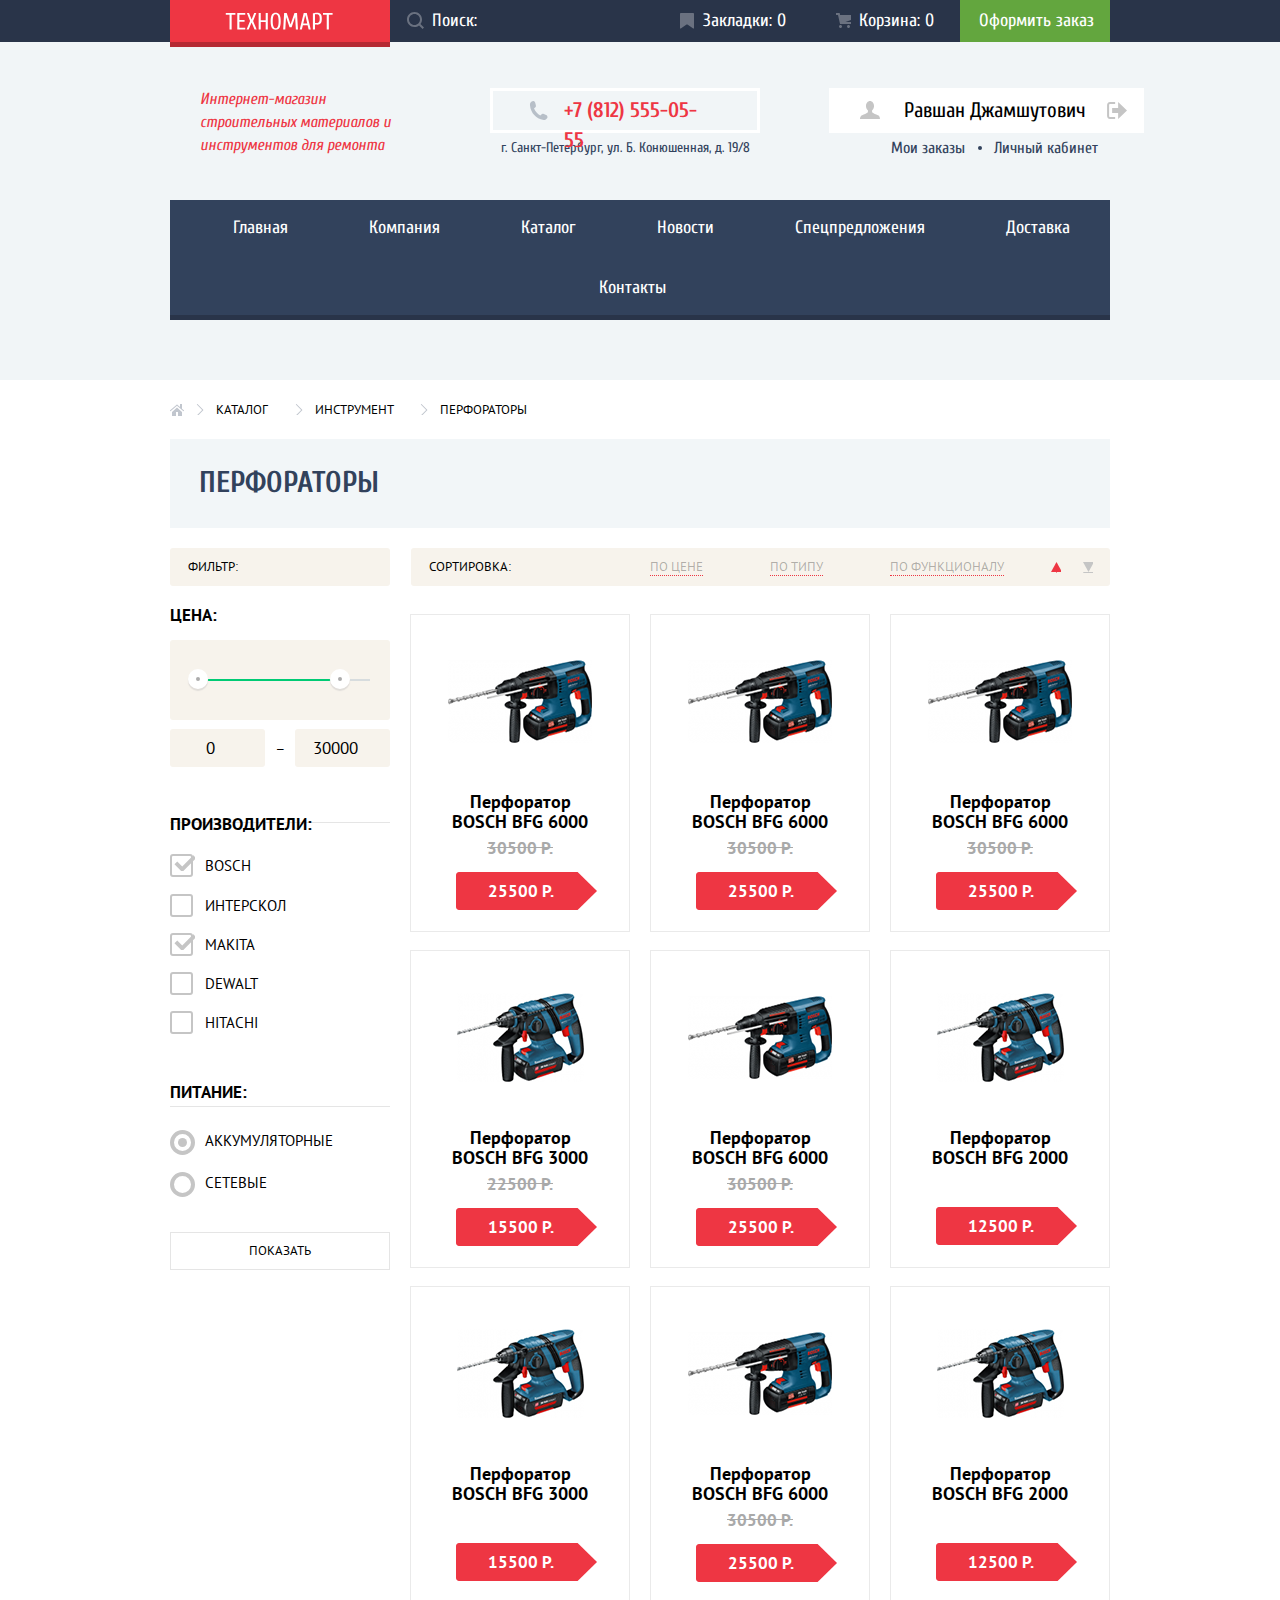
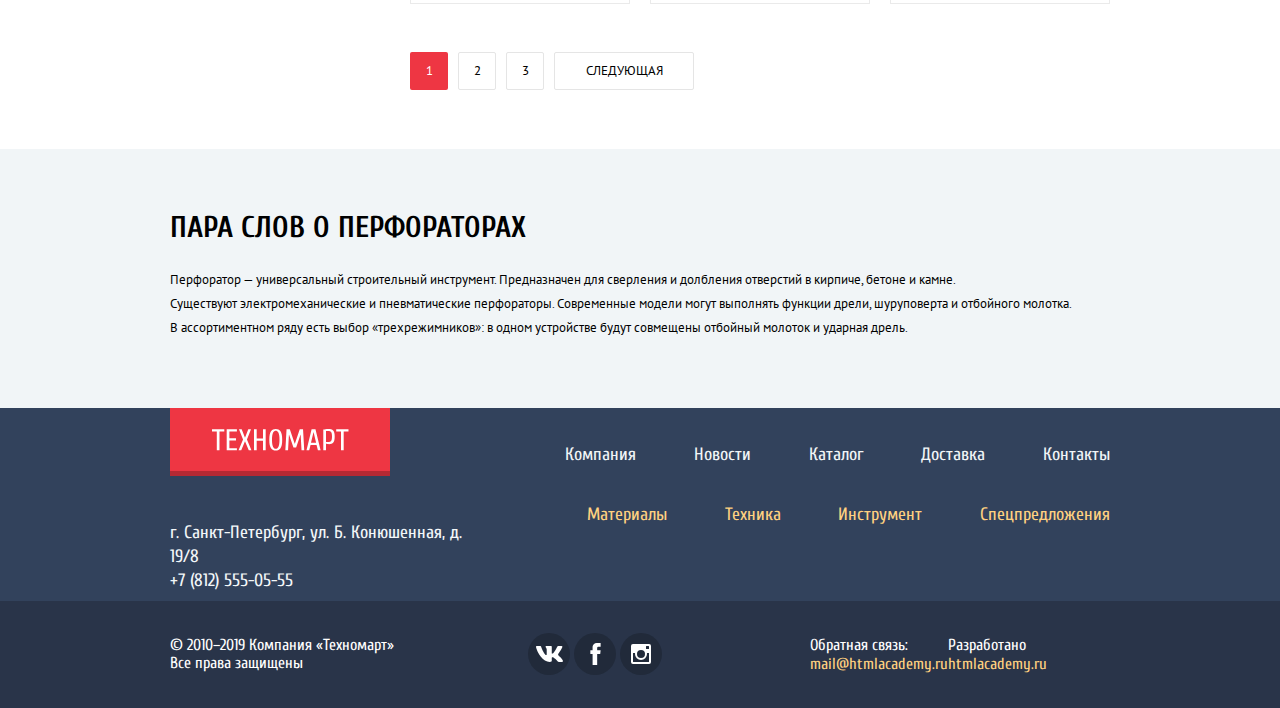
==== catalog.html @ 2f9a8e7d "почти" ====
<!DOCTYPE html>
<html class="page" lang="ru">
  <head>
    <meta charset="utf-8">
    <title>HTML Academy: Техномарт</title>
    <link href="https://fonts.googleapis.com/css2?family=Cuprum:ital,wght@0,400;0,700;1,400;1,700&family=PT+Sans:wght@400;700&display=swap" rel="stylesheet">
    <link href="https://fonts.googleapis.com/css2?family=Cuprum:ital,wght@0,400;0,700;1,400;1,700&display=swap" rel="stylesheet">
    <link rel="stylesheet" type="text/css" href="css/normalize.css">
    <link rel="stylesheet" type="text/css" href="css/style.css">
  </head>
  <body class="page-body inner-page">

    <header class="header">
        <div class="header-order">
          <div class="container">
            <a class="main-header-logo button" href="index.html">
              <img src="img/logo.svg" width="108" height="18" alt="Логотип интернет-магазина Техномарт">
            </a>

            <form class="search-form" action="https://echo.htmlacademy.ru" method="get">
              <p class="search-field">
                <input id="btn-search" type="text" name="search" placeholder="Поиск:">
                <label class="visually-hidden" for="btn-search">Поиск</label>
              </p>
            </form>


            <div class="order-menu">
              <a class="order-bookmarks" href="#">Закладки: 0</a>
              <a class="order-cart" href="#">Корзина: 0</a>
              <a class="order-button" href="#">Оформить заказ</a>
            </div>
          </div>
        </div>

        <section class="container">
          <div class="header-content">
            <h1 class="caption">Интернет-магазин строительных материалов и инструментов для ремонта</h2>

            <div class="contacts">
              <div class="phone-number">
                <a href="tel:+78125550555">+7 (812) 555-05-55</a>
              </div>
              <p class="address">г. Санкт-Петербург, ул. Б. Конюшенная, д. 19/8</p>
            </div>

            <ul class="user-navigation">
              <li class="log-in"><a href="#">Войти</a></li>
              <li class="sign-up"><a href="#">Регистрация</a></li>
            </ul>

            <div class="profile">
              <div class="user-wrap">
                <a class="user-pic" href="#" title="Профайл"><span class="visually-hidden">Профайл</span></a>
                <a class="user-link" href="#">Равшан Джамшутович</a>
                <a class="log-out-pic" href="#" title="Выход из личного кабинета"><span class="visually-hidden">Выход из личного кабинета</span></a>
              </div>
              <ul class="user-menu">
                <li class="orders">
                  <a href="#">Мои заказы</a>
                </li>
                <li>
                  <a href="#">Личный кабинет</a>
                </li>
              </ul>
            </div>

          <nav class="main-navigation">
            <ul class="site-navigation">
              <li><a href="index.html">Главная</a></li>
              <li><a href="#">Компания</a></li>
              <li><a href="catalog.html">Каталог</a></li>
              <li><a href="#">Новости</a></li>
              <li><a href="#">Спецпредложения</a></li>
              <li><a href="#">Доставка</a></li>
              <li><a href="#">Контакты</a></li>
            </ul>
          </nav>
          </div>
        </section>
    </header>

    <main class="page-catalog">
      <section class="catalog container">
        <ul class="bread-crumbs">
          <li class="to-home">
            <a class="visually-hidden" href="index.html">На главную</a>
          </li>
          <li>
            <a href="catalog.html">Каталог</a>
          </li>
          <li>
            <a href="#">Инструмент</a>
          </li>
          <li>
            <a href="#">Перфораторы</a>
          </li>
        </ul>

        <h2>Перфораторы</h2>

        <section class="catalog-filter">
          <h3 class="filter-caption filter-background">Фильтр:</h3>
          <form action="https://echo.htmlacademy.ru/" method="get">

            <fieldset class="filter-price">
              <legend>Цена:</legend>
              <div class="range-filter">
                <div class="range-controls">
                  <div class="scale">
                    <div class="bar"></div>
                  </div>
                  <div class="toggle toggle-min" tabindex="0"></div>
                  <div class="toggle toggle-max" tabindex="0"></div>
                </div>

                <div class="price-controls">
                  <label class="min-price">
                    <input type="number" name="min-price" value="0" step="100">
                  </label>
                  <div class="dash">_</div>
                  <label class="max-price">
                    <input type="number" name="max-price" value="30000" step="100">
                  </label>
                </div>
              </div>
            </fieldset>

            <fieldset class="brand">
              <legend>Производители:</legend>
              <ul>
                <li class="filter-option">
                  <input class="visually-hidden filter-input-checkbox" type="checkbox" name="brand-bosch" value="1" id="filter-bosch" checked>
                  <label for="filter-bosch">Bosch</label>
                </li>
                <li class="filter-option">
                  <input class="visually-hidden filter-input-checkbox" type="checkbox" name="brand-interskol" value="1" id="filter-interskol">
                  <label for="filter-interskol">Интерскол</label>
                </li>
                <li class="filter-option">
                  <input class="visually-hidden filter-input-checkbox" type="checkbox" name="brand-makita" value="1" id="filter-makita" checked>
                  <label for="filter-makita">Makita</label>
                </li>
                <li class="filter-option">
                  <input class="visually-hidden filter-input-checkbox" type="checkbox" name="brand-dewalt" value="1" id="filter-dewalt">
                  <label for="filter-dewalt">Dewalt</label>
                </li>
                <li class="filter-option">
                  <input class="visually-hidden filter-input-checkbox" type="checkbox" name="brand-hitachi" value="1" id="filter-hitachi">
                  <label for="filter-hitachi">Hitachi</label>
                </li>
              </ul>
            </fieldset>

            <fieldset class="supply">
              <legend>Питание:</legend>
              <ul>
                <li class="filter-option">
                  <input class="visually-hidden filter-input-radio" type="radio" name="power" value="battery" id="filter-battery" checked>
                  <label for="filter-battery">Аккумуляторные</label>
                </li>
                <li class="filter-option">
                  <input class="visually-hidden filter-input-radio" type="radio" name="power" value="wired" id="filter-wired">
                  <label for="filter-wired">Сетевые</label>
                </li>
              </ul>
            </fieldset>
              <button class="filter-btn" type="submit">Показать</button>
          </form>
        </section>

        <div class="catalog-wrap">
          <section class="catalog-sort filter-background">
            <h3 class="filter-caption">Сортировка:</h3>
            <ul>
              <li><a href="#">по цене</a></li>
              <li><a href="#">по типу</a></li>
              <li><a href="#">по функционалу</a></li>
            </ul>
            <button class="btn-triangle btn-triangle-up" type="button" aria-label="По возрастанию"></button>
            <button class="btn-triangle btn-triangle-down" type="button" aria-label="По убыванию"></button>
          </section>

          <section class="catalog-grid">
            <h3 class="visually-hidden">Товары</h3>
            <ul class="catalog-list">
              <li class="catalog-item ">
                <div class="catalog-image">
                  <img src="img/bosch6000.png" width="144" height="128" alt="Перфоратор Bosch BFG 6000">
                </div>
                <div class="hover">
                  <a class="buy-btn" href="#">Купить</a>
                  <button class="btn-in-bookmarks" type="button">В закладки</button>
                </div>
                <a href="#">
                  <h3>Перфоратор BOSCH BFG 6000</h3>
                </a>
                <span class="price old-price">30500 Р.</span>
                <p class="price current-price">25500 Р.</p>
              </li>

              <li class="catalog-item">
                <div class="catalog-image">
                  <img src="img/bosch6000.png" width="144" height="128" alt="Перфоратор Bosch BFG 6000">
                </div>
                <div class="hover">
                  <a class="buy-btn" href="#">Купить</a>
                  <button class="btn-in-bookmarks" type="button">В закладки</button>
                </div>
                <a href="#">
                  <h3>Перфоратор BOSCH BFG 6000</h3>
                </a>
                <span class="price old-price">30500 Р.</span>
                <p class="price current-price">25500 Р.</p>
              </li>

              <li class="catalog-item new">
                <div class="catalog-image">
                  <img src="img/bosch6000.png" width="144" height="128" alt="Перфоратор Bosch BFG 6000">
                </div>
                <div class="hover">
                  <a class="buy-btn" href="#">Купить</a>
                  <button class="btn-in-bookmarks" type="button">В закладки</button>
                </div>
                <a href="#">
                  <h3>Перфоратор BOSCH BFG 6000</h3>
                </a>
                <span class="price old-price">30500 Р.</span>
                <p class="price current-price">25500 Р.</p>
              </li>

              <li class="catalog-item new">
                <div class="catalog-image">
                  <img src="img/bosch3000.png" width="127" height="112" alt="Перфоратор Bosch BFG 3000">
                </div>
                <div class="hover">
                  <a class="buy-btn" href="#">Купить</a>
                  <button class="btn-in-bookmarks" type="button">В закладки</button>
                </div>
                <a href="#">
                  <h3>Перфоратор BOSCH BFG 3000</h3>
                </a>
                <span class="price old-price">22500 Р.</span>
                <p class="price current-price">15500 Р.</p>
              </li>

              <li class="catalog-item">
                <div class="catalog-image">
                  <img src="img/bosch6000.png" width="144" height="128" alt="Перфоратор Bosch BFG 6000">
                </div>
                <div class="hover">
                  <a class="buy-btn" href="#">Купить</a>
                  <button class="btn-in-bookmarks" type="button">В закладки</button>
                </div>
                <a href="#">
                  <h3>Перфоратор BOSCH BFG 6000</h3>
                </a>
                <span class="price old-price">30500 Р.</span>
                <p class="price current-price">25500 Р.</p>
              </li>

              <li class="catalog-item new">
                <div class="catalog-image">
                  <img src="img/hammer-drill-bosch-bfg2000.png" width="127" height="112" alt="Перфоратор Bosch BFG 2000">
                </div>
                <div class="hover">
                  <a class="buy-btn" href="#">Купить</a>
                  <button class="btn-in-bookmarks" type="button">В закладки</button>
                </div>
                <a href="#">
                  <h3>Перфоратор BOSCH BFG 2000</h3>
                </a>
                <p class="price common-price">12500 Р.</p>
              </li>

              <li class="catalog-item new">
                <div class="catalog-image">
                  <img src="img/bosch3000.png" width="127" height="112" alt="Перфоратор Bosch BFG 3000">
                </div>
                <div class="hover">
                  <a class="buy-btn" href="#">Купить</a>
                  <button class="btn-in-bookmarks" type="button">В закладки</button>
                </div>
                <a href="#">
                  <h3>Перфоратор BOSCH BFG 3000</h3>
                </a>
                <p class="price common-price">15500 Р.</p>
              </li>

              <li class="catalog-item">
                <div class="catalog-image">
                  <img src="img/bosch6000.png" width="144" height="128" alt="Перфоратор Bosch BFG 6000">
                </div>
                <div class="hover">
                  <a class="buy-btn" href="#">Купить</a>
                  <button class="btn-in-bookmarks" type="button">В закладки</button>
                </div>
                <a href="#">
                  <h3>Перфоратор BOSCH BFG 6000</h3>
                </a>
                <span class="price old-price">30500 Р.</span>
                <p class="price current-price">25500 Р.</p>
              </li>

              <li class="catalog-item new">
                <div class="catalog-image">
                  <img src="img/hammer-drill-bosch-bfg2000.png" width="127" height="112" alt="Перфоратор Bosch BFG 2000">
                </div>
                <div class="hover">
                  <a class="buy-btn" href="#">Купить</a>
                  <button class="btn-in-bookmarks" type="button">В закладки</button>
                </div>
                <a href="#">
                  <h3>Перфоратор BOSCH BFG 2000</h3>
                </a>
                <p class="price common-price">12500 Р.</p>
              </li>
            </ul>
          </section>

          <ul class="pagination">
            <li class="pagination-item current-page">
              <a href="#">1</a>
            </li>
            <li class="pagination-item">
              <a href="#">2</a>
            </li>
            <li class="pagination-item">
              <a href="#">3</a>
            </li>
            <li class="pagination-item">
              <a href="#">Следующая</a>
            </li>
          </ul>
        </div>
      </section>

      <section class="about-products">
        <div class="container">
          <h2>Пара слов о перфораторах</h2>
          <p>
          Перфоратор — универсальный строительный инструмент. Предназначен для сверления и долбления отверстий в кирпиче, бетоне и камне.<br>
          Существуют электромеханические и пневматические перфораторы. Современные модели могут выполнять функции дрели, шуруповерта и отбойного молотка.<br>
          В ассортиментном ряду есть выбор «трехрежимников»: в одном устройстве будут совмещены отбойный молоток и ударная дрель.
          </p>
        </div>
      </section>
    </main>

    <footer class="footer">
      <div class="container">
        <div class="footer-nav">
          <a class="footer-logo button" href="index.html">
            <img src="img/logo.svg" width="138" height="23" alt="Логотип интернет-магазина Техномарт">
          </a>

          <ul class="footer-site-nav">
              <li>
                <a href="#">Компания</a>
              </li>
              <li>
                <a href="#">Новости</a>
              </li>
              <li>
                <a href="catalog.html">Каталог</a>
              </li>
              <li>
                <a href="#">Доставка</a>
              </li>
              <li>
                <a href="#">Контакты</a>
              </li>
          </ul>

          <div class="footer-contacts">
            <p>
              г. Санкт-Петербург, ул. Б. Конюшенная, д. 19/8<br>
              <a href="tel:+78125550555">+7 (812) 555-05-55</a>
            </p>
          </div>

          <ul class="footer-catalog-nav">
              <li>
                <a href="#">Материалы</a>
              </li>
              <li>
                <a href="#">Техника</a>
              </li>
              <li>
                <a href="">Инструмент</a>
              </li>
              <li>
                <a href="#">Спецпредложения</a>
              </li>
          </ul>
        </div>
      </div>
      <div class="footer-wrapper">
        <div class="container">
          <div class="footer-info">
            <p>
              © 2010–2019 Компания «Техномарт»<br>
              Все права защищены
            </p>
            <ul class="social-list">
              <li>
                <a class="social-btn" href="#" title="Вконтакте">
                  <span class="visually-hidden">Вконтакте</span>
                  <svg width="27" height="16" viewBox="0 0 128 76"><path d="M125,5.15c.89-3,0-5.15-4.23-5.15h-14a6,6,0,0,0-6.09,4S93.59,21.31,83.5,32.59c-3.26,3.26-4.74,4.3-6.52,4.3-.89,0-2.18-1-2.18-4V5.15c0-3.56-1-5.15-4-5.15h-22a3.37,3.37,0,0,0-3.56,3.22c0,3.37,5,4.15,5.56,13.64V37.48c0,4.52-.82,5.34-2.6,5.34-4.74,0-16.29-17.43-23.13-37.38C23.72,1.57,22.38,0,18.8,0H4.8C.8,0,0,1.88,0,4c0,3.71,4.75,22.1,22.1,46.42C33.67,67,50,76,64.8,76c8.9,0,10-2,10-5.45V58c0-4,.84-4.8,3.66-4.8,2.08,0,5.64,1,13.94,9C101.9,71.74,103.46,76,108.8,76h14c4,0,6-2,4.85-6s-5.8-9.64-11.81-16.4c-3.27-3.86-8.16-8-9.64-10.09-2.08-2.67-1.49-3.86,0-6.23,0,0,17-24,18.83-32.18Z" fill="#fff"/></svg>
                </a>
              </li>
              <li>
                <a class="social-btn" href="#" title="Фейсбук">
                  <span class="visually-hidden">Фейсбук</span>
                  <svg width="19" height="22" viewBox="0 0 10.15 21.74"><path d="M3.34 1.12A4.77 4.77 0 0 1 6.53 0h3.61v3.81H7.81a1.07 1.07 0 0 0-1.09.83v2.55h3.42c-.08 1.23-.24 2.45-.41 3.67h-3v10.87H2.21V10.86H0V7.21h2.19V3.66a3.83 3.83 0 0 1 1.15-2.54z" fill="#fff"/></svg>
                </a>
              </li>
              <li>
                <a class="social-btn" href="#" title="Инстаграм">
                  <span class="visually-hidden">Инстаграм</span>
                  <svg width="20" height="20" viewBox="0 0 20 20"><path d="M18 0H2a2 2 0 0 0-2 2v16a2 2 0 0 0 2 2h16a2 2 0 0 0 2-2V2a2 2 0 0 0-2-2zm-8 6a4 4 0 1 1-4 4 4 4 0 0 1 4-4zM2.5 18a.47.47 0 0 1-.5-.5V9h2.1a3.4 3.4 0 0 0-.1 1 6 6 0 1 0 12 0 3.4 3.4 0 0 0-.1-1H18v8.5a.47.47 0 0 1-.5.5zM18 4.5a.47.47 0 0 1-.5.5h-2a.47.47 0 0 1-.5-.5v-2a.47.47 0 0 1 .5-.5h2a.47.47 0 0 1 .5.5z" fill="#fff"/></svg>
                </a>
              </li>
            </ul>
            <div class="copy-right">
              <p class="feedback">
                Обратная связь:<br>
                <a href="#">mail@htmlacademy.ru</a>
              </p>
              <p class="developed-by">
                Разработано
                <a href="https://htmlacademy.ru/intensive/htmlcss">htmlacademy.ru</a>
              </p>
          </div>
        </div>
      </div>
    </footer>

<section class="pop-up pop-up-cart">
  <h2 class="visually-hidden">Модальное окно корзины</h2>
  <p>Товар добавлен в корзину!</p>
  <div class="btn-wrap">
    <button class="buttons btn-order-placement" type="button" name="Оформить заказ">Оформить заказ</button>
    <button class="buttons btn-continue-shopping" type="button" name="Продолжить покупки">Продолжить покупки</button>
  </div>
  <button class="pop-up-close" type="button" aria-label="Закрыть окно"></button>
</section>

  </body>
</html>
---- css/style.css ----
:root {
  --basic-red: #EE3643;
  --basic-green: #63A63E;
  --basic-grey: #3D546F;
  --basic-darkgrey: #32425C;
  --basic-darksea: #293449;
  --basic-greylight: #C5C5C5;
  --basic-background: #F1F5F7;
  --basic-white: #FFFFFF;
  --basic-black: #000000;

  --white-base-active: rgba(255, 255, 255, 0.5);
  --features-background: rgba(255, 255, 255, 0.3);
  --features-hover: rgba(197, 197, 197, 0.3);
  --features-active: rgba(169, 169, 169, 0.3);

  --special-darkblue: #161D29;
  --special-yellow: #FFBF47;
  --special-blue: #3BBCE3;
  --special-lilac: #DC91D8;
  --special-greenlight: #8ED78F;
  --special-yellowlight: #FFD180;
  --special-success: #5FBB2D;
  --special-warning: #FFC047;
  --special-error: #BA2732;
  --special-darkred: #CA2C37;
  --special-lightgrey: #EAEAEA;
  --special-superlightgrey: #F3F7F9;
  --special-extralightgrey: #F2F6F8;
  --special-filter: #F7F3EC;
  --special-oldprice: #A9A9A9;
  --special-green: #367315;
  --special-darkgreen: #518534;
  --special-grey: #e5e5e5;
  --special-lightgreen: #8ED78F;
  --special-popular: #F9F5F0;
  --special-red: #FF5357;
  --special-popup: #F4F4F4;
  --special-font: #A9A9A9;
  --special-socials: #212A3A;

  --filter-scale: #D7DCDE;
  --filter-bar: #00CA74;
  --filter-toggle: #ABABAB;
  --filter-toggle-shadow: #E0DDD9;

  --filter-box: #B5B5B5;
}

body {
  min-width: 960px;
  margin: 0;
  padding: 0;
  font-family: Cuprum, Arial, sans-serif;
  font-size: 14px;
  line-height: 24px;
  font-weight: normal;
  color: var(--basic-black);
}

a {
  text-decoration: none;
}

img {
  max-width: 100%;
  height: auto;
}

.page {
  height: 100%;
}

.page-body {
  min-height: 100%;
  display: grid;
  grid-template-rows: min-content 1fr min-content;
  align-content: start;
}

.container {
  width: 940px;
  margin: 0 auto;
  padding: 0 10px;
}

.button {
  font-size: 14px;
  line-height: 18px;
  background-color: var(--basic-red);
  text-align: center;
  text-transform: uppercase;
  color: var(--basic-white);
}

.btn-hover:hover {
  background-color: var(--special-darkred);
}

.button:active {
  background-color: var(--special-error);
}

.visually-hidden:not(:focus):not(:active),
input[type="checkbox"].visually-hidden,
input[type="radio"].visually-hidden {
  position: absolute;
  width: 1px;
  height: 1px;
  margin: -1px;
  border: 0;
  padding: 0;
  white-space: nowrap;
  clip-path: inset(100%);
  clip: rect(0 0 0 0);
  overflow: hidden;
}

/*header*/

.header {
  background-color: var(--basic-background);
}

.header-order {
  width: 100%;
  height: 42px;
  font-size: 18px;
  line-height: 24px;
  background-color: var(--basic-darksea);
  margin-bottom: 46px;
}

.header-order .container {
  display: grid;
  grid-template-columns: 220px 270px 1fr;
}

/*logo*/

.main-header-logo {
  height: 18px;
  padding: 12px 57px 17px 55px;
  background-color: var(--basic-red);
  box-shadow: inset 0px -5px 0px rgba(0, 0, 0, 0.24);
}

/*search*/

.search-form {
  width: 270px;
  height: 42px;
}

.search-field {
  padding: 0;
  margin: 0;
  position: relative;
}

.search-field input {
  padding: 9px 0 9px 42px;
  font: inherit;
  background-color: transparent;
  border: none;

}

.search-field input::placeholder {
  color: var(--basic-white);
}

.search-field input:focus,
.search-form:focus {
  outline: none;
  background-color: var(--basic-white);
  color: var(--basic-black);
}

.search-field::before {
  content: "";
  position: absolute;
  width: 17px;
  height: 17px;
  background-image: url("../img/icon-search.svg");
  background-repeat: no-repeat;
  background-position: 0 0;
  top: 12px;
  left: 17px;
  opacity: 0.3;
}

.search-field:hover::before,
.order-bookmarks:hover::before,
.order-cart:hover::before {
  opacity: 1;
}

.search-field:active::before,
.order-bookmarks:active::before,
.order-cart:active::before {
  opacity: 0.3;
}

/*order*/

.order-menu {
  display: grid;
  grid-template-columns: 1fr 1fr 1fr;
  height: 42px;
}

.order-menu a {
  height: 24px;
  padding-top: 9px;
  padding-bottom: 9px;
  color: var(--basic-white);
}

.order-menu a:active {
  color: var(--white-base-active);
  background-color: var(--special-darkblue);
}

.order-bookmarks {
  position: relative;
  padding-left: 43px;
}

.order-bookmarks::before {
  content: "";
  position: absolute;
  width: 14px;
  height: 16px;
  background-image: url("../img/icon-bookmark.svg");
  background-repeat: no-repeat;
  background-position: 0 0;
  top: 13px;
  left: 20px;
  opacity: 0.3;
}

.order-cart {
  padding-right: 26px;
  padding-left: 49px;
  position: relative;
}

.order-cart::before {
  content: "";
  position: absolute;
  width: 15px;
  height: 15px;
  background-image: url("../img/icon-cart.svg");
  background-repeat: no-repeat;
  background-position: 0 0;
  top: 13px;
  left: 26px;
  opacity: 0.3;
}

.order-button {
  padding-right: 16px;
  padding-left: 19px;
  background-color: var(--basic-green);
}

.order-button:hover {
  background-color: var(--special-success);
}

.order-button:active {
  background-color: var(--basic-green);
}

/*header-content*/

.header-content {
  display: flex;
  justify-content: space-between;
  flex-wrap: wrap;
}

.caption {
  width: 197px;
  height: 71px;
  font-size: 16px;
  font-style: italic;
  font-weight: normal;
  line-height: 23px;
  color: var(--basic-red);
  margin: 0;
  margin-bottom: 40.5px;
  margin-left: 30px;
  padding: 0;
}

.contacts {
  margin: 0;
  margin-left: 24px;
  padding: 0;
}

.phone-number {
  width: 270px;
  height: 45px;
  border: 3px solid var(--basic-white);
  box-sizing: border-box;
  margin: 0;
  padding: 0;
}

.phone-number a {
  display: block;
  width: 151px;
  font-weight: bold;
  font-size: 21px;
  line-height: 30px;
  color: var(--basic-red);
  margin: 0;
  padding: 4px 42px 5px 71px;
  position: relative;
}

.phone-number a::before {
  content: "";
  position: absolute;
  width: 19px;
  height: 19px;
  background-image: url("../img/icon-phone.svg");
  background-repeat: no-repeat;
  background-position: 0 0;
  top: 10px;
  left: 36px;
}

.address {
  color: var(--basic-darkgrey);
  font-size: 14px;
  text-align: center;
  margin: 0;
  margin-top: 3px;
  padding: 0;
}

.user-navigation {
  position: relative;
  display: flex;
  align-items: center;
  height: 45px;
  margin: 0;
  padding: 0;
  list-style: none;
}

.log-in {
  width: 121px;
  margin-right: 10px;
}

.sign-up {
  width: 150px;
}

.log-in a {
  padding: 12px 27px 12px 45px;
  position: relative;
}

.log-in a::before {
  content: "";
  position: absolute;
  width: 20px;
  height: 17px;
  background-image: url("../img/icon-login.svg");
  background-repeat: no-repeat;
  background-position: 0 0;
  top: 14px;
  left: 19px;
}

.sign-up a {
  padding: 12px 24px;
}


.user-navigation a {
    display: block;
    color: var(--basic-black);
    font-size: 21px;
    line-height: 21px;
    text-align: center;
    background-color: var(--basic-white);
}

.user-navigation a:hover {
  color: var(--basic-red);
}

.user-navigation a:active {
  color: var(--basic-greylight);
}

/*profile*/

.profile {
  position: absolute;
  width: 299px;
  height: 70px;
  display: flex;
  flex-direction: column;
  align-items: center;
  left: 845px;
}

.user-wrap {
  width: 299px;
  height: 45px;
  display: flex;
  justify-content: space-between;
  background-color: var(--basic-white);
}

.user-wrap a {
  font-size: 21px;
  line-height: 21px;
  text-align: center;
  color: var(--basic-black);
  display: flex;
  align-items: center;
  text-align: center;
}

.user-pic {
  position: relative;
}

.user-pic::before {
  content: "";
  position: absolute;
  width: 20px;
  height: 18px;
  background-image: url("../img/icon-user.svg");
  background-repeat: no-repeat;
  background-position: 0 0;
  top: 13px;
  left: 15px;
}

.log-out-pic {
  position: relative;
}

.log-out-pic::before {
  content: "";
  position: absolute;
  width: 20px;
  height: 17px;
  background-image: url("../img/icon-logout.svg");
  background-repeat: no-repeat;
  background-position: 0 0;
  top: 14px;
  right: 17px;
}

.user-link {
  padding: 0;
  margin: 0;
}

.profile a:active {
  color: var(--basic-greylight);
}

.user-menu {
  list-style: none;
  padding: 0;
  margin: 0;
  display: flex;
  flex-wrap: wrap;
  align-items: flex-end;
}

.user-menu a {
  font-size: 16px;
  line-height: 18px;
  text-align: center;
  vertical-align: bottom;
  color: var(--basic-darkgrey);
}

.user-menu a:hover {
  color: var(--basic-red);
}

.user-menu a:active {
  color: var(--basic-greylight);
}

.orders {
  position: relative;
  padding-right: 29px;
}

.orders::after {
  content: "";
  position: absolute;
  width: 4px;
  height: 4px;
  background-color: var(--basic-darkgrey);
  background-position: 0 0;
  border-radius: 50%;
  top: 13px;
  left: 87px;
}

.orders:hover::after {
  background-color: var(--basic-red);
}

.orders:active::after {
  background-color: var(--basic-greylight);
}

/*navigation*/

.site-navigation {
  display: flex;
  flex-wrap: wrap;
  justify-content: space-around;
  align-content: stretch;
  width: 940px;
  margin: 0;
  margin-bottom: 60px;
  padding: 0;
  min-height: 60px;
  list-style: none;
  background-color: var(--basic-darkgrey);
  box-shadow: inset 0px -5px 0px var(--basic-darksea);
}

.site-navigation a {
  color: var(--basic-white);
  padding-top: 16px;
  padding-bottom: 20px;
  padding-right: 29px;
  padding-left: 29px;
  text-align: 24px;
  font-size: 18px;
  display: block;
  align-items: center;
}

.site-navigation li:first-of-type a {
  padding-left: 52px;
}

.site-navigation li:last-of-type a {
  padding-right: 45px;
}

.site-navigation a:hover {
  background-color: var(--basic-darksea);
}

.site-navigation a:active {
  color: var(--white-base-active);
}

/*features*/

.features {
  height: 409px;
  margin-top: 59px;
  margin-bottom: 59px;
  display: grid;
  grid-template-columns: 1fr 1fr 1fr;
  grid-template-rows: 1fr 1fr 1fr;
  gap: 20px;
}

.features-item {
  display: flex;
  flex-direction: column;
  justify-content: space-between;
  padding-left: 22px;
  padding-bottom: 22px;
  padding-top: 20px;
}

.features-item h3 {
  font-size: 24px;
  line-height: 30px;
  color: var(--basic-white);
  padding: 0;
  margin: 0;
}

.features-item a {
  width: 135px;
  height: 38px;
  font-size: 14px;
  line-height: 18px;
  text-transform: uppercase;
  color: var(--basic-white);
  background-color: var(--features-background);
  display: flex;
  justify-content: center;
  align-items: center;
}

.features-item a:hover {
  background-color: var(--features-hover);
}

.features-item a:active {
  background-color: var(--features-active);
}

.materials {
  background-color: var(--special-yellow);
  position: relative;
}

.materials::after {
  content: "";
  position: absolute;
  width: 44px;
  height: 65px;
  background-image: url("../img/icon-can.svg");
  background-repeat: no-repeat;
  background-position: 0 0;
  top: 31px;
  left: 213px;
}

.tools {
  background-color: var(--special-blue);
  position: relative;
}

.tools::after {
  content: "";
  position: absolute;
  width: 75px;
  height: 61px;
  background-image: url("../img/icon-drill.svg");
  background-repeat: no-repeat;
  background-position: 0 0;
  top: 34px;
  left: 194px;
}

.technics {
  background-color: var(--special-lilac);
  position: relative;
}

.technics::after {
  content: "";
  position: absolute;
  width: 78px;
  height: 62px;
  background-image: url("../img/icon-agrimotor.svg");
  background-repeat: no-repeat;
  background-position: 0 0;
  top: 31px;
  left: 191px;
}

.sale {
  background-color: var(--special-lightgreen);
  position: relative;
}

.sale::after {
  content: "";
  position: absolute;
  width: 59px;
  height: 72px;
  background-image: url("../img/icon-cart2.svg");
  background-repeat: no-repeat;
  background-position: 0 0;
  top: 26px;
  left: 196px;
}

.features-delivery {
  background-color: var(--special-warning);
  position: relative;
}

.features-delivery::after {
  content: "";
  position: absolute;
  width: 78px;
  height: 63px;
  background-image: url("../img/icon-truck.svg");
  background-repeat: no-repeat;
  background-position: 0 0;
  top: 32px;
  left: 191px;
}

/*slider*/

.slider {
  position: relative;
  grid-column: 1 / 3;
  grid-row: 2 / 4;
  margin: 0;
  padding: 0;
}

.slider-item {
  position: relative;
  padding: 0;
  margin: 0;
}

.gallery-button {
  position: absolute;
  top: 122px;
  width: 22px;
  height: 40px;
  background: transparent;
  border: none;
  cursor: pointer;
}

.gallery-button-back {
  left: 24px;
  background-image: url(../img/icon-left.svg);
}

.gallery-button-next {
  left: 578px;
  background-image: url(../img/icon-left.svg);
  transform: rotate(180deg);
}

.slider figcaption {
  position: absolute;
  font-size: 36px;
  line-height: 36px;
  text-transform: uppercase;
  color: var(--basic-white);
  padding-top: 23px;
  padding-left: 24px;
  background-color: rgba(0, 0, 0, 0.25);
  height: 81px;
  width: 596px;
}

.slider p {
  position: absolute;
  top: 47px;
  left: 24px;
  font-size: 18px;
  line-height: 24px;
  color: var(--basic-white);
}

.slider .button {
  position: absolute;
  left: 24px;
  top: 201px;
  padding-top: 11px;
  padding-right: 46px;
  padding-bottom: 9px;
  padding-left: 46px;
}

.slider-indicators {
  position: absolute;
  display: flex;
  width: 30px;
  justify-content: space-between;
  top: 220px;
  left: 295px;
  list-style: none;
  margin: 0;
  padding: 0;
}

.indicator-item {
  position: relative;
  width: 10px;
}

.indicator-item::before {
  content: "";
  position: absolute;
  width: 10px;
  height: 10px;
  background-color: var(--basic-white);
  border-radius: 50%;
}

.slider-indicators .current::after {
  content: "";
  position: absolute;
  width: 6px;
  height: 6px;
  top: 2px;
  left: 2px;
  background-color: var(--basic-red);
  border-radius: 50%;
}

/*popular blocks*/

.popular {
  margin-bottom: 70px;
}

.popular-products .catalog-list,
.brand-list {
  display: grid;
  grid-template-columns: 1fr 1fr 1fr 1fr;
  gap: 20px;
}

.popular-nav {
  position: relative;
  height: 89px;
  display: flex;
  justify-content: space-between;
  align-content: center;
  align-items: center;
  margin-bottom: 20px;
  background-color: var(--special-popular);
}

.popular-nav h2 {
  margin: 0;
  padding: 0;
  color: var(--basic-darkgrey);
  font-weight: normal;
  margin-left: 28px;
}

.popular-nav a {
  position: absolute;
  width: 144px;
  padding-top: 11px;
  padding-left: 24px;
  padding-bottom: 9px;
  padding-right: 24px;
  left: 734px;
}

.brand-item {
  height: 145px;
  display: flex;
  justify-content: center;
  align-items: center;

}

.brand-item:active {
  opacity: 0.5;
}

/*services*/

.services {
  width: 100%;
  margin: 0;
  padding: 0;
  height: 522px;
  background-color: var(--basic-background);
}

.services .container {
  position: relative;
  padding-top: 64px;
}

.services p {
  font-family: "PT Sans", Arial;
  font-size: 13px;
  line-height: 24px;
  color: var(--basic-black);
}

.services-menu {
  list-style: none;
  display: flex;
  flex-direction: column;
  justify-content: flex-start;
  margin-top: 70px;
  padding: 0;
  width: 240px;
}

.services-slide-caption {
  color: var(--basic-darkgrey);
}

.services-menu li {
  display: flex;
  justify-content: flex-start;
  align-content: center;
  width: 240px;
}

.services-btn {
  font-size: 21px;
  line-height: 30px;
  font-weight: bold;
  color: var(--basic-white);
  background-color: var(--basic-darkgrey);
  box-shadow: 0px 1px 0px #293449, inset 0px 1px 0px #405069;
  border: none;
  text-align: left;
  padding-left: 22px;
  padding-top: 14.5px;
  padding-bottom: 17.5px;
  width: 240px;
}

.services-btn:hover {
  background-color: var(--basic-darksea);
}

.services-btn:focus {
  color: var(--basic-darkgrey);
  background-color: var(--basic-white);
  box-shadow: 0px 1px 0px #FFFFFF, inset 0px 1px 0px #FFFFFF;
  outline: none;
}

.services-slide {
  position: absolute;
  left: 330px;
  top: 233px;
}

.services-slide .services-slide-caption {
  color: var(--basic-darkgrey);
}

.credit a {
  font-size: 14px;
  line-height: 18px;
  text-align: center;
  text-transform: uppercase;
  color: var(--basic-white);
  background-color: var(--special-red);
  padding: 12px 45px;
  border-radius: 3px;
}

.delivery {
  position: relative;
}

.delivery::after {
  content: "";
  position: absolute;
  width: 468px;
  height: 261px;
  background-image: url("../img/delivery.svg");
  background-repeat: no-repeat;
  background-position: 0 0;
  top: 24px;
  left: 150px;
}

.guarantee {
  position: relative;
}

.guarantee::after {
  content: "";
  position: absolute;
  width: 389px;
  height: 283px;
  background-image: url("../img/guarantee.svg");
  background-repeat: no-repeat;
  background-position: 0 0;
  top: 0px;
  left: 240px;
}

.credit {
  position: relative;
}

.credit::after {
  content: "";
  position: absolute;
  width: 465px;
  height: 285px;
  background-image: url("../img/credit.svg");
  background-repeat: no-repeat;
  background-position: 0 0;
  top: 0px;
  left: 165px;
}

/*info*/

.info {
  display: flex;
  justify-content: space-between;
  margin-bottom: 70px;
  padding-top: 70px;
}

.info ul {
  margin: 0;
  padding: 0;
  margin-top: 1px;
  list-style: none;
  font-size: 18px;
  line-height: 24px;
}

.info li {
  margin-bottom: 12px;
  padding-left: 37px;
  position: relative;
}

.info li::before {
  content: "";
  position: absolute;
  width: 25px;
  border-bottom: 2px solid var(--basic-red);
  left: 0px;
  top: 10px;
}

.info p {
  font-family: "PT Sans", Arial;
  font-size: 13px;
  line-height: 24px;
}

.info .info-map {
  width: 181px;
  height: 49px;
}

.title {
  margin: 0;
  margin-bottom: 24px;
  font-size: 30px;
  line-height: 30px;
  text-transform: uppercase;
  color: var(--basic-black);
}

.about-company {
  width: 478px;
}

.paragraph-1 {
  margin: 0;
  margin-bottom: 26px;
}

.paragraph-2 {
  margin: 0;
}

.about-company a {
  display: flex;
  justify-content: center;
  align-items: center;
  width: 220px;
  height: 38px;
  margin-top: 20px;
}

.map {
  width: 300px;
}

.info-map {
  margin: 0l
  padding: 0;
  margin-bottom: 31px;
}

.image-map {
  display: block;
  height: 158px;
  margin-bottom: 25px;
}

.map .button {
  display: flex;
  justify-content: center;
  align-items: center;
  height: 38px;
}

/*footer*/

.footer {
  background-color: var(--basic-darkgrey);
}

.footer-nav {
  display: grid;
  grid-template-columns: min-content 1fr;
  grid-template-rows: 95px 98px;
  margin: 0;
}

.footer-nav ul {
  list-style: none;
  font-size: 18px;
}

.footer-logo {
  height: 23px;
  width: 138px;
  padding: 20px 41px 25px 41px;
  margin: 0;
  background-color: var(--basic-red);
  box-shadow: inset 0px -5px 0px rgba(0, 0, 0, 0.24);
}

.footer-logo:active {
  background-color: var(--special-error);
}

.footer-contacts {
  width: 325px;
  font-size: 18px;
  line-height: 24px;
  color: var(--special-superlightgrey);
  vertical-align: middle;
  margin: 0;
  padding: 0;
  /*margin-bottom: 54px;*/
}

.footer-contacts a {
  color: var(--special-superlightgrey);
  margin: 0;
  padding: 0;
}

.footer-site-nav {
  display: flex;
  flex-wrap: wrap;
  justify-content: space-between;
  align-content: center;
  padding: 0;
  margin: 0;
  padding-left: 70px;
}

.footer-site-nav a {
  color: var(--basic-background);
}

.footer-catalog-nav {
  display: flex;
  flex-wrap: wrap;
  justify-content: space-between;
  align-content: flex-start;
  padding: 0;
  margin: 0;
  padding-left: 92px;
}

.footer-catalog-nav a {
  color: var(--special-yellowlight);
}

.footer-site-nav a:hover,
.footer-catalog-nav a:hover {
  text-decoration: underline;
}

.footer-site-nav a:active,
.footer-catalog-nav a:active {
  opacity: 0.5;
  text-decoration: none;
}

.footer-wrapper {
  width: 100%;
 /*height: 107px;*/
  background-color: var(--basic-darksea);
}

.footer-info {
  height: 107px;
  font-size: 16px;
  line-height: 18px;
  color: var(--basic-white);
  margin: 0;
  padding: 0;
  display: flex;
  flex-wrap: wrap;
  justify-content: space-between;
  align-items: center;
}

.footer-info > p {
  margin: 0;
}

.social-list {
  width: 134px;
  margin: 0;
  padding: 0;
  list-style: none;
  display: flex;
  flex-wrap: wrap;
  justify-content: space-between;
  align-content: center;
}

.social-btn {
  display: flex;
  flex-direction: column;
  justify-content: center;
  align-items: center;
  width: 42px;
  height: 42px;
  color: inherit;
  background-color: var(--special-socials);
  border-radius: 50%;
}

.vk {
  background-image: url("../img/icon-vk.svg");
  background-repeat: no-repeat;
  background-position: center;
}

.social-btn:hover,
.social-btn:active {
  background-color: var(--basic-red);
}

.copy-right {
  width: 286px;
  display: flex;
  justify-content: space-between;
  align-items: center;
  padding: 0;
  padding-left: 14px;
  margin: 0;
  padding-right: 14px;
}

.copy-right a {
  color: var(--special-yellowlight);
  text-align: center;
  vertical-align: middle;
  padding: 0;
  margin: 0;
}

.copy-right a:hover {
  text-decoration: underline;
}

.copy-right a:active {
  text-decoration: none;
  color: var(--basic-red);
}

/*catalog*/

.catalog {
  display: grid;
  grid-template-columns: 220px 1fr;
  gap: 20px;
  align-content: start;
  margin-top: 21px;
  margin-bottom: 59px;
}

/*breadcrumbs*/

.bread-crumbs {
  grid-column: 1 / -1;
  width: 357px;
  display: flex;
  justify-content: space-between;
  list-style: none;
  font-size: 13px;
  line-height: 18px;
  margin: 0;
  padding: 0;
}

.bread-crumbs li {
  position: relative;
}

.bread-crumbs li:not(:first-of-type) {
  padding-left: 25px;
}

.bread-crumbs li:not(:first-of-type)::before {
  content: "";
  position: absolute;
  background-image: url(../img/icon-right-small.svg);
  background-repeat: no-repeat;
  width: 8px;
  height: 12px;
  left: 5px;
  top: 2px;
}

.to-home::before {
  content: "";
  position: absolute;
  width: 14px;
  height: 12px;
  background-image: url("../img/icon-home.svg");
  background-repeat: no-repeat;
  background-position: 0 0;
  top: 3px;
  left: 0px;
}

.bread-crumbs a {
  font-family: "PT Sans", Arial;
  text-transform: uppercase;
  color: var(--basic-black);
}

.catalog h2 {
  grid-column: 1 / -1;
  margin: 0;
  padding-top: 29px;
  padding-bottom: 30px;
  padding-left: 29px;
  font-size: 30px;
  line-height: 30px;
  text-transform: uppercase;
  color: var(--basic-darkgrey);
  background-color: var(--special-extralightgrey);
}

/*filter*/

.catalog-filter,
.catalog-sort {
  font-family: "PT Sans", Arial;
}

.catalog-filter {
  width: 220px;
}

.catalog-filter fieldset {
  padding: 0;
  margin: 0;
  border: none;
}

.catalog-filter legend {
  font-size: 17px;
  line-height: 30px;
  font-weight: bold;
  text-transform: uppercase;
}

.filter-caption {
  padding-top: 10px;
  padding-bottom: 10px;
  padding-left: 18px;
  margin: 0;
  font-size: 13px;
  font-weight: normal;
  line-height: 18px;
  text-transform: uppercase;
  color: var(--basic-black);
}

.filter-background {
  background-color: var(--special-filter);
  border-radius: 3px;
}

.catalog-filter ul {
  margin: 0;
  padding: 0;
  list-style: none;
  line-height: 19px;
}

.catalog-filter li {
  height: 19px;
}

.filter-option label {
  font-size: 15px;
  text-transform: uppercase;
}

/*filter-price*/

.catalog-filter .filter-price {
  position: relative;
  margin-top: 14px;
  margin-bottom: 42px;
}

.range-filter {
  width: 220px;
  margin-top: 10px;
}

.range-controls {
  position: relative;
  height: 41px;
  margin-bottom: 9px;
  padding-top: 39px;
  padding-right: 20px;
  padding-left: 20px;
  background-color: var(--special-filter);
  border-radius: 3px;
}

.range-controls .scale {
  height: 2px;
  background: var(--filter-scale);
}

.range-controls .bar {
  width: 80%;
  height: 2px;
  background: var(--filter-bar);
}

.range-controls .toggle {
  position: absolute;
  top: 29px;
  left: 0;
  width: 4px;
  height: 4px;
  padding: 0;
  border: 8px solid var(--basic-white);
  background-color: var(--filter-toggle);
  border-radius: 50%;
  box-shadow: 0 2px 1px 0 var(--filter-toggle-shadow);
  cursor: pointer;
}

.range-controls .toggle-min {
  left: 18px;
}

.range-controls .toggle-max {
  left: 160px;
}

.price-controls {
  display: flex;
  justify-content: space-between;
}

.price-controls input {
  width: 95px;
  padding: 0;
  padding-top: 10px;
  padding-bottom: 10px;
  text-align: center;
  font-family: inherit;
  font-size: 17px;
  line-height: 18px;
  border: none;
  border-radius: 3px;
  background: var(--special-filter);
}

.price-controls .dash {
  width: 30px;
  font-size: 16px;
  text-align: center;
}

.catalog-filter .filter-price::after {
  content: "";
  position: absolute;
  top: 192px;
  width: 220px;
  height: 1px;
  background: rgba(0, 0, 0, 0.1);
  background-position: 0 0;
}

/*filter-brand*/

.brand legend {
  margin-bottom: 17.5px;
}

.filter-option {
  margin-bottom: 20px;
  margin-left: 35px;
}

.filter-option:first-of-type {
  margin-bottom: 20.5px;
}

.filter-option label {
  position: relative;
  display: block;
  cursor: pointer;
  user-select: none;
}

.filter-input-checkbox + label::before {
  content: "";
  position: absolute;
  left: -35px;
  top: -2px;
  width: 19px;
  height: 19px;
  border: 2px solid var(--basic-greylight);
  border-radius: 3px;
}

.filter-input-checkbox:checked + label::after {
  content: "";
  position: absolute;
  top: -1px;
  left: -31px;
  width: 21px;
  height: 16px;
  background-image: url("../img/icon-tick.svg");
  background-repeat: no-repeat;
  background-position: 0 0;
}

.catalog-filter .brand {
  position: relative;
  margin-bottom: 25px;
}

.catalog-filter .brand::after {
  content: "";
  position: absolute;
  top: 250px;
  width: 220px;
  height: 1px;
  background: rgba(0, 0, 0, 0.1);
  background-position: 0 0;
}

/*filter-supply*/

.supply legend {
  margin-bottom: 24px;
}

.supply .filter-option:first-of-type {
  margin-bottom: 23px;
}

.filter-input-radio + label::before {
  content: "";
  position: absolute;
  left: -35px;
  top: -1px;
  width: 17px;
  height: 17px;
  border: 4px solid var(--basic-greylight);
  border-radius: 50%;
}

.filter-input-radio:checked + label::after {
  content: "";
  position: absolute;
  top: 7px;
  left: -27px;
  width: 9px;
  height: 9px;
  background-color: var(--basic-greylight);
  border-radius: 50%;
}

.filter-input-checkbox:hover + label::before,
.filter-input-radio:hover + label::before {
  border-color: var(--filter-box);
}

.filter-input-radio:hover + label::after {
  background-color: var(--filter-box);
}

.filter-input-checkbox:disabled + label,
.filter-input-radio:disabled + label {
  opacity: 0.4;
}

.filter-btn {
  width: 220px;
  height: 38px;
  text-align: center;
  vertical-align: middle;
  text-transform: uppercase;
  font-size: 13px;
  line-height: 18px;
  background: none;
  border: 1px solid var(--special-grey);
  margin-top: 20px;
}

.filter-btn:hover {
  border-color: var(--basic-red);
}

/*catalog sort*/

.catalog-sort {
  position: relative;
  display: flex;
  justify-content: space-between;
  margin-bottom: 28px;
  margin-left: 1px;
}

.catalog-sort ul {
  width: 354px;
  list-style: none;
  font-size: 13px;
  line-height: 18px;
  text-transform: uppercase;
  display: flex;
  justify-content: space-between;
  align-items: center;
  padding: 0;
  margin: 0;
  margin-right: 106px;
}

.catalog-sort a {
  color: rgba(0,0,0, 0.3);
  border-bottom: 1px dotted var(--basic-red);
}

.catalog-sort a:hover {
  color: var(--basic-black);
  border-bottom: 1px solid var(--basic-red);
}

.catalog-sort a:active {
  color: var(--basic-red);
  border-bottom: none;
}

.btn-triangle {
  position: absolute;
  width: 10px;
  height: 11px;
  background: transparent;
  margin: 0;
  padding: 0;
  border: none;
}

.btn-triangle-up {
  top: 14px;
  left: 640px;
  background-image: url(../img/icon-up-triangle.svg);
}

.btn-triangle-down {
  top: 14px;
  left: 672px;
  background-image: url(../img/icon-down-triangle.svg);
}

/*catalog-list*/

.catalog-list,
.brand-list {
  margin: 0;
  padding: 0;
  list-style: none;
}

.catalog-list {
  display: grid;
  grid-template-columns: 1fr 1fr 1fr;
  column-gap: 20px;
  row-gap: 18px;
  margin-bottom: 48px;
}

/*catalog-item*/

.catalog-item,
.brand-item {
  border: 1px solid var(--special-lightgrey);
  font-family: "PT Sans", Arial;
  text-align: center;
}

.catalog-item {
  max-height: 318px;
  position: relative;
  display: flex;
  flex-direction: column;
  justify-content: flex-start;
  align-items: center;
  padding: 0;
  padding-top: 5px;
  padding-bottom: 21px;
  margin: 0;
  box-sizing: border-box;
}

.catalog-image {
  width: 184px;
  height: 164px;
  display: flex;
  justify-content: center;
  align-items: center;
  padding: 0;
  margin: 0;
}

.catalog-item > a {
  width: 157px;
  margin-top: 8px;
  color: var(--basic-black);
}

.catalog-item h3 {
  font-size: 18px;
  line-height: 20px;
  padding: 0;
  margin: 0;
}

.catalog-item span {
  margin-top: 7px;
}

.catalog-item p {
  display: flex;
  align-items: center;
  width: 141px;
  height: 38px;
  margin-top: 15px;
  margin-left: 44.5px;
  padding: 0;
  padding-left: 32px;
  color: var(--basic-white);
  background-image: url("../img/price-red-button.svg");
  background-repeat: no-repeat;
}

.price {
  font-size: 17px;
  line-height: 18px;
  text-transform: uppercase;
  font-weight: bold;
  padding: 0;
  margin: 0;
}

.old-price {
  color: var(--special-oldprice);
  text-decoration-line: line-through;
}

.catalog-item .common-price {
  margin-top: 39px;
}

.hover {
  display: none;
  font-family: Cuprum, Arial;
  position: absolute;
  top: 38px;
  left: 41px;
}

.hover .buy-btn {
  width: 135px;
  height: 38px;
  font-size: 14px;
  line-height: 18px;
  text-transform: uppercase;
  color: var(--basic-white);
  background-color: var(--basic-green);
  box-shadow: inset 0px -3px 0px var(--special-green);
  border-radius: 3px;
  display: flex;
  justify-content: center;
  align-items: center;
  position: relative;
  margin-bottom: 10px;
}

.hover .buy-btn::before {
  content: "";
  position: absolute;
  width: 15px;
  height: 15px;
  background-image: url("../img/icon-cart.svg");
  background-repeat: no-repeat;
  background-position: 0 0;
  top: 10px;
  left: 18px;
  opacity: 0.3;
}

.hover .buy-btn:hover {
  background-color: var(--special-success);
}

.hover .buy-btn:active {
  background-color: var(--special-darkgreen);
}

.btn-in-bookmarks {
  width: 135px;
  height: 38px;
  font-size: 14px;
  line-height: 18px;
  text-transform: uppercase;
  color: var(--basic-darkgrey);
  background: none;
  border: 3px solid var(--basic-green);
  border-radius: 3px;
  display: flex;
  justify-content: center;
  align-items: center;
}

.btn-in-bookmarks:hover {
  border-color: var(--basic-darkgrey);
}

.btn-in-bookmarks:active {
  opacity: 0.5;
}

.catalog-item:hover,
.brand-item:hover {
  box-shadow: 0px 4px 20px rgba(0, 0, 0, 0.15);
}

.catalog-item:hover img {
  display: none;
}

.catalog-item:hover .hover {
  display: block;
}

/*pagination*/

.pagination {
  list-style: none;
  display: flex;
  flex-wrap: wrap;
  justify-content: flex-start;
  padding: 0;
  margin: 0;
}

.pagination-item a {
  width: 38px;
  height: 38px;
  font-family: "PT Sans", Arial;
  font-size: 13px;
  line-height: 18px;
  text-transform: uppercase;
  color: var(--basic-black);
  display: flex;
  justify-content: center;
  align-items: center;
  margin-right: 10px;
  border: 1px solid var(--special-grey);
  border-radius: 2px;
  box-sizing: border-box;
}

.pagination-item:last-of-type a {
  width: 140px;
}

.pagination-item a:hover {
  border-color: var(--basic-greylight);
}

.pagination-item a:active {
  border-color: var(--basic-red);
}

.current-page a {
  color: var(--basic-white);
  background-color: var(--basic-red);
  border: none;
}

/*about-products*/

.about-products {
  width: 100%;
  margin: 0;
  padding: 0;
  padding-top: 64px;
  padding-bottom: 68px;
  background-color: var(--basic-background);
}

.about-products h2 {
  margin: 0;
  padding: 0;
  font-size: 30px;
  line-height: 30px;
  text-transform: uppercase;
  margin-bottom: 25px;
}

.about-products p {
  margin: 0;
  padding: 0;
  font-family: "PT Sans", Arial;
  font-size: 13px;
  line-height: 24px;
}

/*popup*/

.pop-up {
  position: fixed;
  display: none;
  top: 0;
  right: 0;
  bottom: 0;
  left: 0;
  margin: auto;
  background-color: var(--basic-white);
  box-shadow: 0px 4px 20px rgba(0, 0, 0, 0.15);
  border-top: 7px solid var(--basic-red);
}

.pop-up-write {
  width: 620px;
  height: 430px;
  box-sizing: border-box;
}

.pop-up-write label {
  font-size: 18px;
  line-height: 24px;
  font-weight: bold;
}

.write-us-form {
  position: relative;
  display: flex;
  flex-wrap: wrap;
  justify-content: space-between;
  padding: 40px 80px 37px;

}

.write-us-form::after {
  content: "";
  position: absolute;
  width: 620px;
  height: 112px;
  background: var(--special-popup);
  top: 311px;
  left: 0;
}

.write-us-field {
  margin: 0;
}

.write-us-field:not(:last-of-type) {
  display: flex;
  flex-wrap: wrap;
  justify-content: space-between;
  width: 220px;
}

.write-us-form input[type="text"],
.write-us-form input[type="email"] {
  box-sizing: border-box;
  width: 220px;
  height: 38px;
}

.write-us-field input[type="text"],
.write-us-field input[type="email"],
.write-us-field textarea {
  font-family: "PT Sans", Arial;
  font-size: 13px;
  line-height: 24px;
  border: 2px solid var(--basic-greylight);
  border-radius: 2px;
  margin-top: 10px;
  padding-left: 10px;
}

.write-us-field input::placeholder,
.write-us-field textarea::placeholder {
  color: var(--special-font);
}

.write-us-field textarea {
  width: 460px;
  height: 114px;
  box-sizing: border-box;
  padding-top: 4.5px;
}

.write-us-field:last-of-type {
  margin-top: 13px;
}

.btn-wrap {
  width: 100%;
  display: flex;
  justify-content: center;
  align-items: center;
  padding: 0;
  margin: 0;
  margin-top: 66px;
  z-index: 1;
}

.pop-up-write .btn-order-placement {
  width: 100%;
  height: 38px;
  display: flex;
  justify-content: center;
  align-items: center;
}

.buttons {
  font-size: 14px;
  line-height: 18px;
  text-align: center;
  text-transform: uppercase;
  color: var(--basic-white);
  background-color: var(--basic-red);
  border: none;
}

.btn-order-placement:active {
  background-color: var(--special-error);
}

.pop-up-close {
  position: absolute;
  top: 14px;
  right: 10px;
  width: 21px;
  height: 21px;
  background-color: transparent;
  border: none;
  cursor: pointer;
}

.pop-up-close::before,
.pop-up-close::after {
  content: "";
  position: absolute;
  top: 8.5px;
  left: -3px;
  width: 27px;
  height: 4px;
  background-color: var(--basic-red);
  border-radius: 2px;
}

.pop-up-close::before {
  transform: rotate(45deg);
}

.pop-up-close::after {
  transform: rotate(-45deg);
}

/*pop-up-map*/

.pop-up-map {
  width: 943px;
  height: 449px;
  box-sizing: border-box;
}

.pop-up-map img {
  height: 449px;
}

.pop-up-map p {
  position: absolute;
  top: 0;
  left: 0;
  z-index: 1;
  margin: 0;
}

.pop-up-map iframe {
  position: relative;
  z-index: 2;
  border: none;
}

.pop-up-map .pop-up-close {
  top: 10px;
  z-index: 3;
}

/*pop-up-cart*/

.pop-up-cart {
  width: 620px;
  height: 281.5px;
  box-sizing: border-box;
}

.pop-up-cart p {
  position: relative;
  font-size: 24px;
  line-height: 30px;
  font-weight: bold;
  text-align: center;
  padding: 0;
  margin: 0;
  margin-top: 67px;
}

.pop-up-cart p::before {
  content: "";
  position: absolute;
  width: 66px;
  height: 66px;
  background-image: url("../img/icon-mark.svg");
  background-repeat: no-repeat;
  background-position: 0 0;
  top: -19.5px;
  left: 81px;
}

.pop-up-cart .btn-wrap {
  width: 620px;
  height: 112px;
  margin: 0;
  margin-top: 66px;
  background: var(--special-popup);
}

.pop-up-cart .buttons {
  width: 192px;
  height: 38px;
  padding-top: 11px;
  padding-bottom: 9px;
}

.pop-up-cart .btn-order-placement {
  margin-right: 5px;
  margin-left: 114px;
}

.pop-up-cart .btn-continue-shopping {
  background-color: var(--basic-white);
  color: var(--basic-black);
  margin-right: 112px;
  margin-left: 5px;
}

.pop-up-cart .pop-up-close {
  top: 11px;
  right: 11px;
}

.pop-up-show {
  display: block;
  animation: bounce 0.6s;
}

.pop-up-error {
  animation: shake 0.6s;
}

/*animation*/

@keyframes bounce {
  0% {
    transform: translateY(-2000px);
  }

  70% {
    transform: translateY(30px);
  }

  90% {
    transform: translateY(-10px);
  }

  100% {
    transform: translateY(0);
  }
}

@keyframes shake {
  0%,
  100% {
    transform: translateX(0);
  }

  10%,
  30%,
  50%,
  70%,
  90% {
    transform: translateX(-10px);
  }

  20%,
  40%,
  60%,
  80% {
    transform: translateX(10px);
  }
}
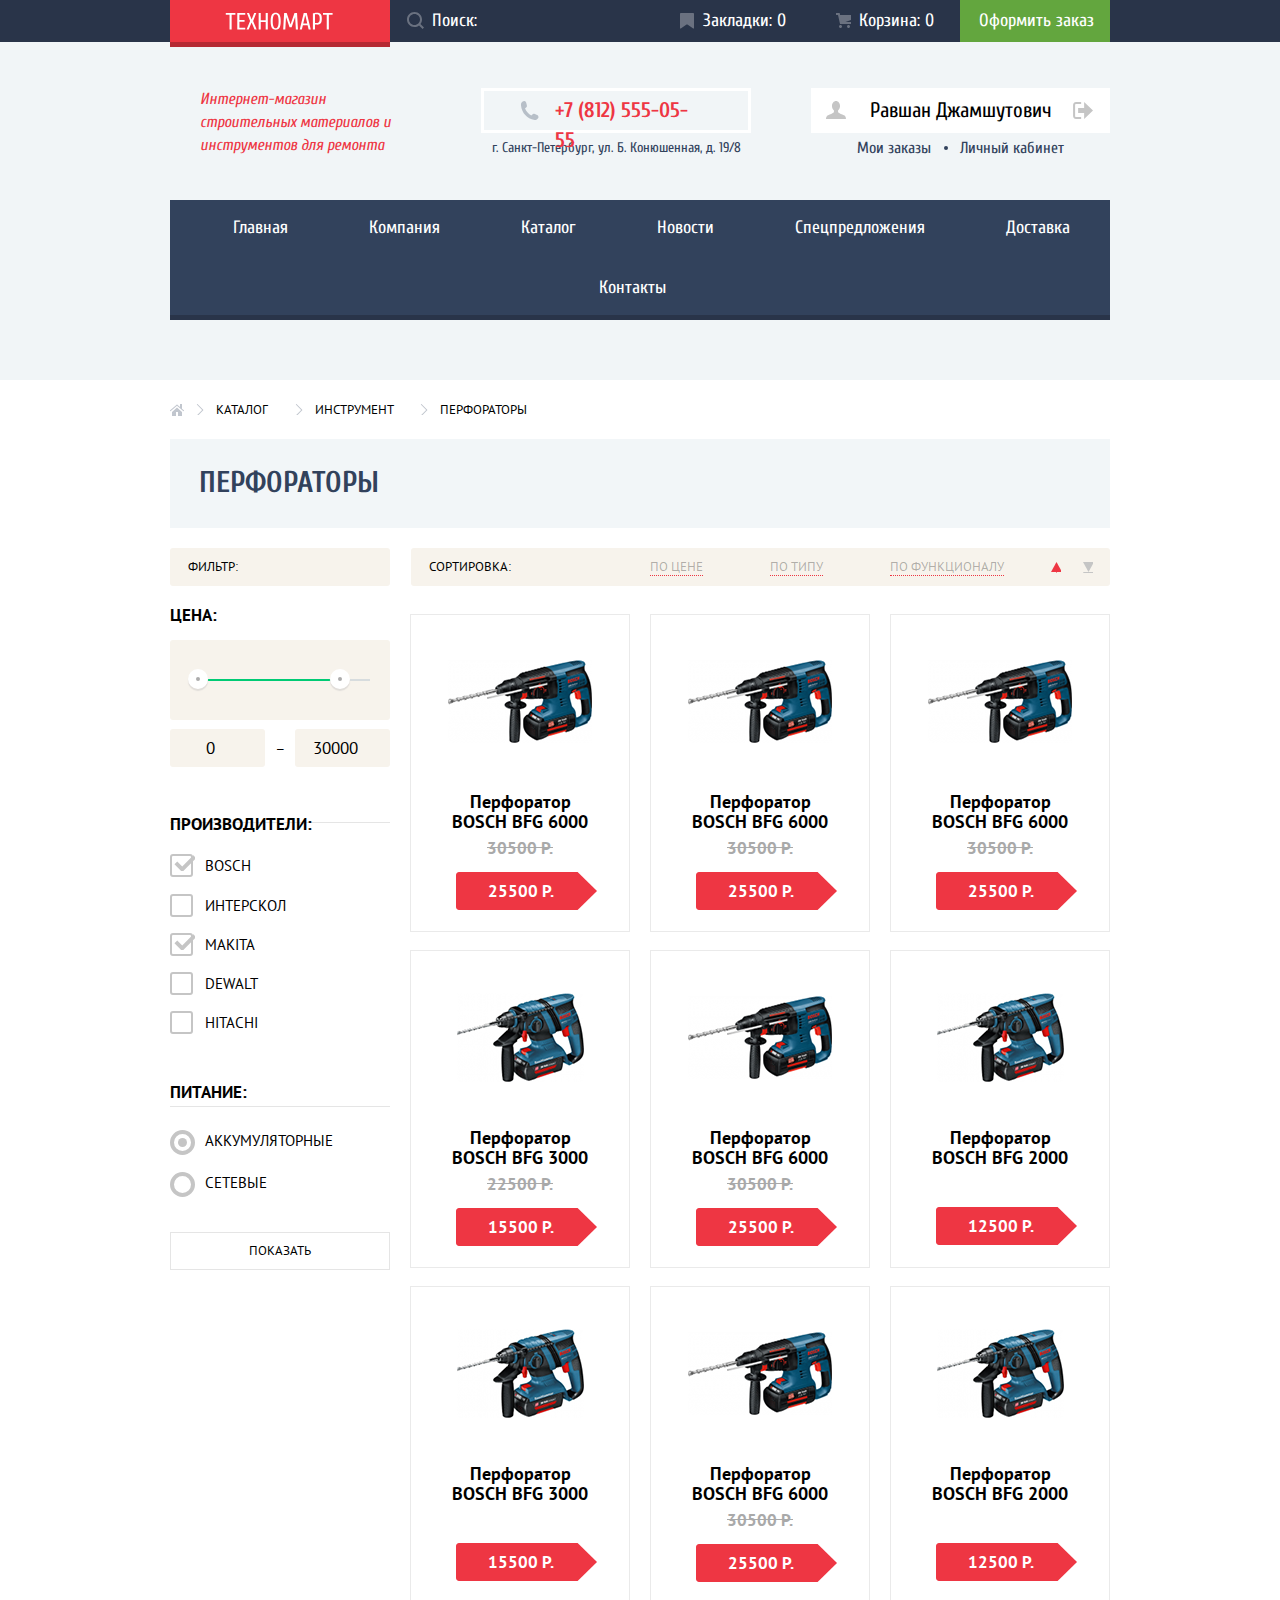
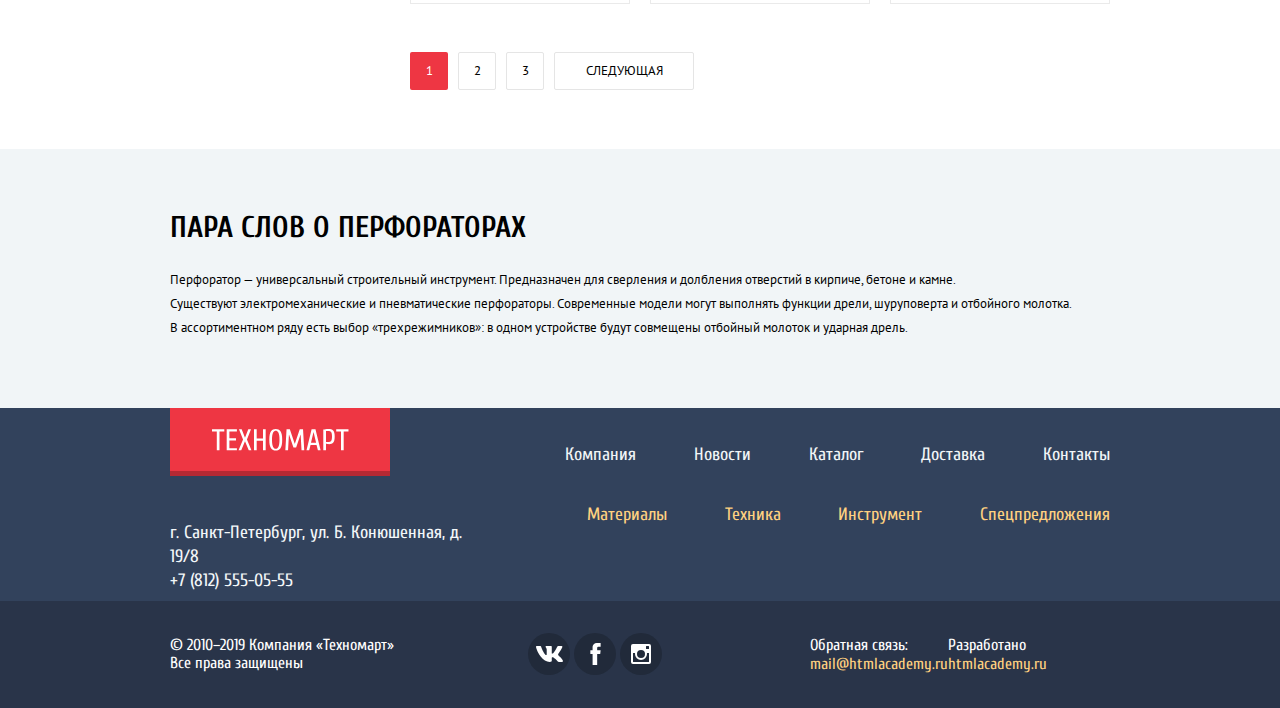
==== commit 13850cd5: "почти 2.0" ====
--- a/catalog.html
+++ b/catalog.html
@@ -44,7 +44,8 @@
               <p class="address">г. Санкт-Петербург, ул. Б. Конюшенная, д. 19/8</p>
             </div>
 
-            <ul class="user-navigation">
+          <div class="user-block">
+            <ul class="user-navigation visually-hidden">
               <li class="log-in"><a href="#">Войти</a></li>
               <li class="sign-up"><a href="#">Регистрация</a></li>
             </ul>
@@ -64,6 +65,7 @@
                 </li>
               </ul>
             </div>
+          </div>
 
           <nav class="main-navigation">
             <ul class="site-navigation">
--- a/css/style.css
+++ b/css/style.css
@@ -299,6 +299,7 @@
   margin: 0;
   margin-left: 24px;
   padding: 0;
+  box-sizing: border-box;
 }
 
 .phone-number {
@@ -343,8 +344,14 @@
   padding: 0;
 }
 
+.user-block {
+  position: relative;
+  width: 299px;
+  display: flex;
+  justify-content: flex-end;
+}
+
 .user-navigation {
-  position: relative;
   display: flex;
   align-items: center;
   height: 45px;
@@ -410,7 +417,8 @@
   display: flex;
   flex-direction: column;
   align-items: center;
-  left: 845px;
+  top: 0;
+  left: 0;
 }
 
 .user-wrap {
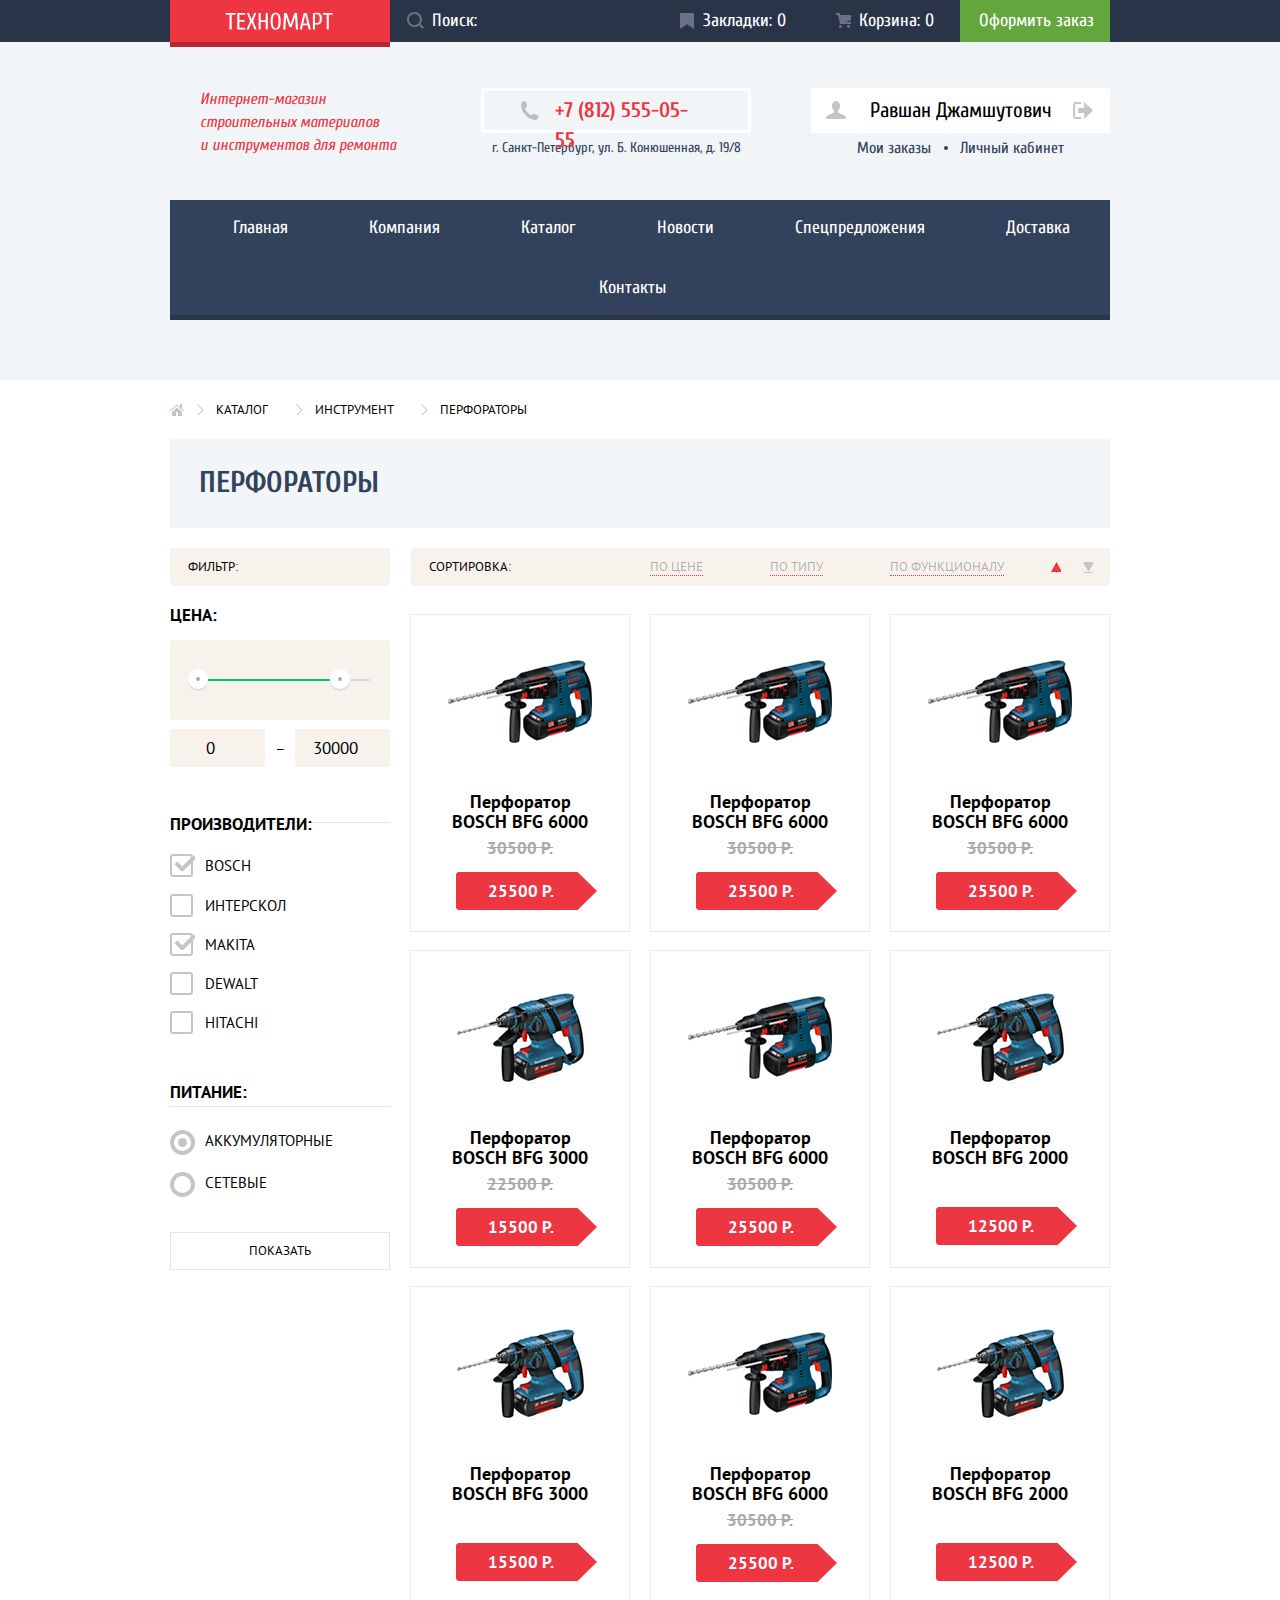
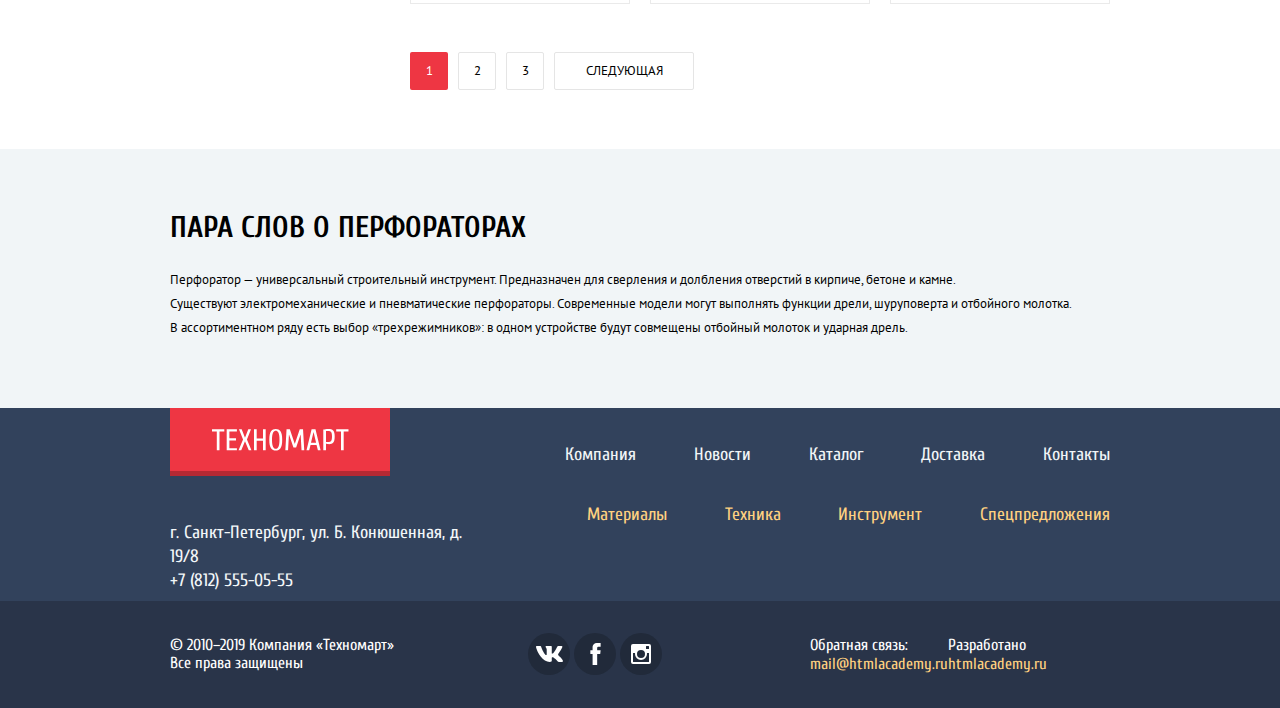
==== commit ac596858: "почти 3.0" ====
--- a/catalog.html
+++ b/catalog.html
@@ -35,7 +35,7 @@
 
         <section class="container">
           <div class="header-content">
-            <h1 class="caption">Интернет-магазин строительных материалов и инструментов для ремонта</h2>
+            <h1 class="caption">Интернет-магазин строительных материалов<br> и инструментов для ремонта</h2>
 
             <div class="contacts">
               <div class="phone-number">
--- a/css/style.css
+++ b/css/style.css
@@ -269,7 +269,7 @@
   background-color: var(--special-success);
 }
 
-.order-button:active {
+.order-menu .order-button:active {
   background-color: var(--basic-green);
 }
 
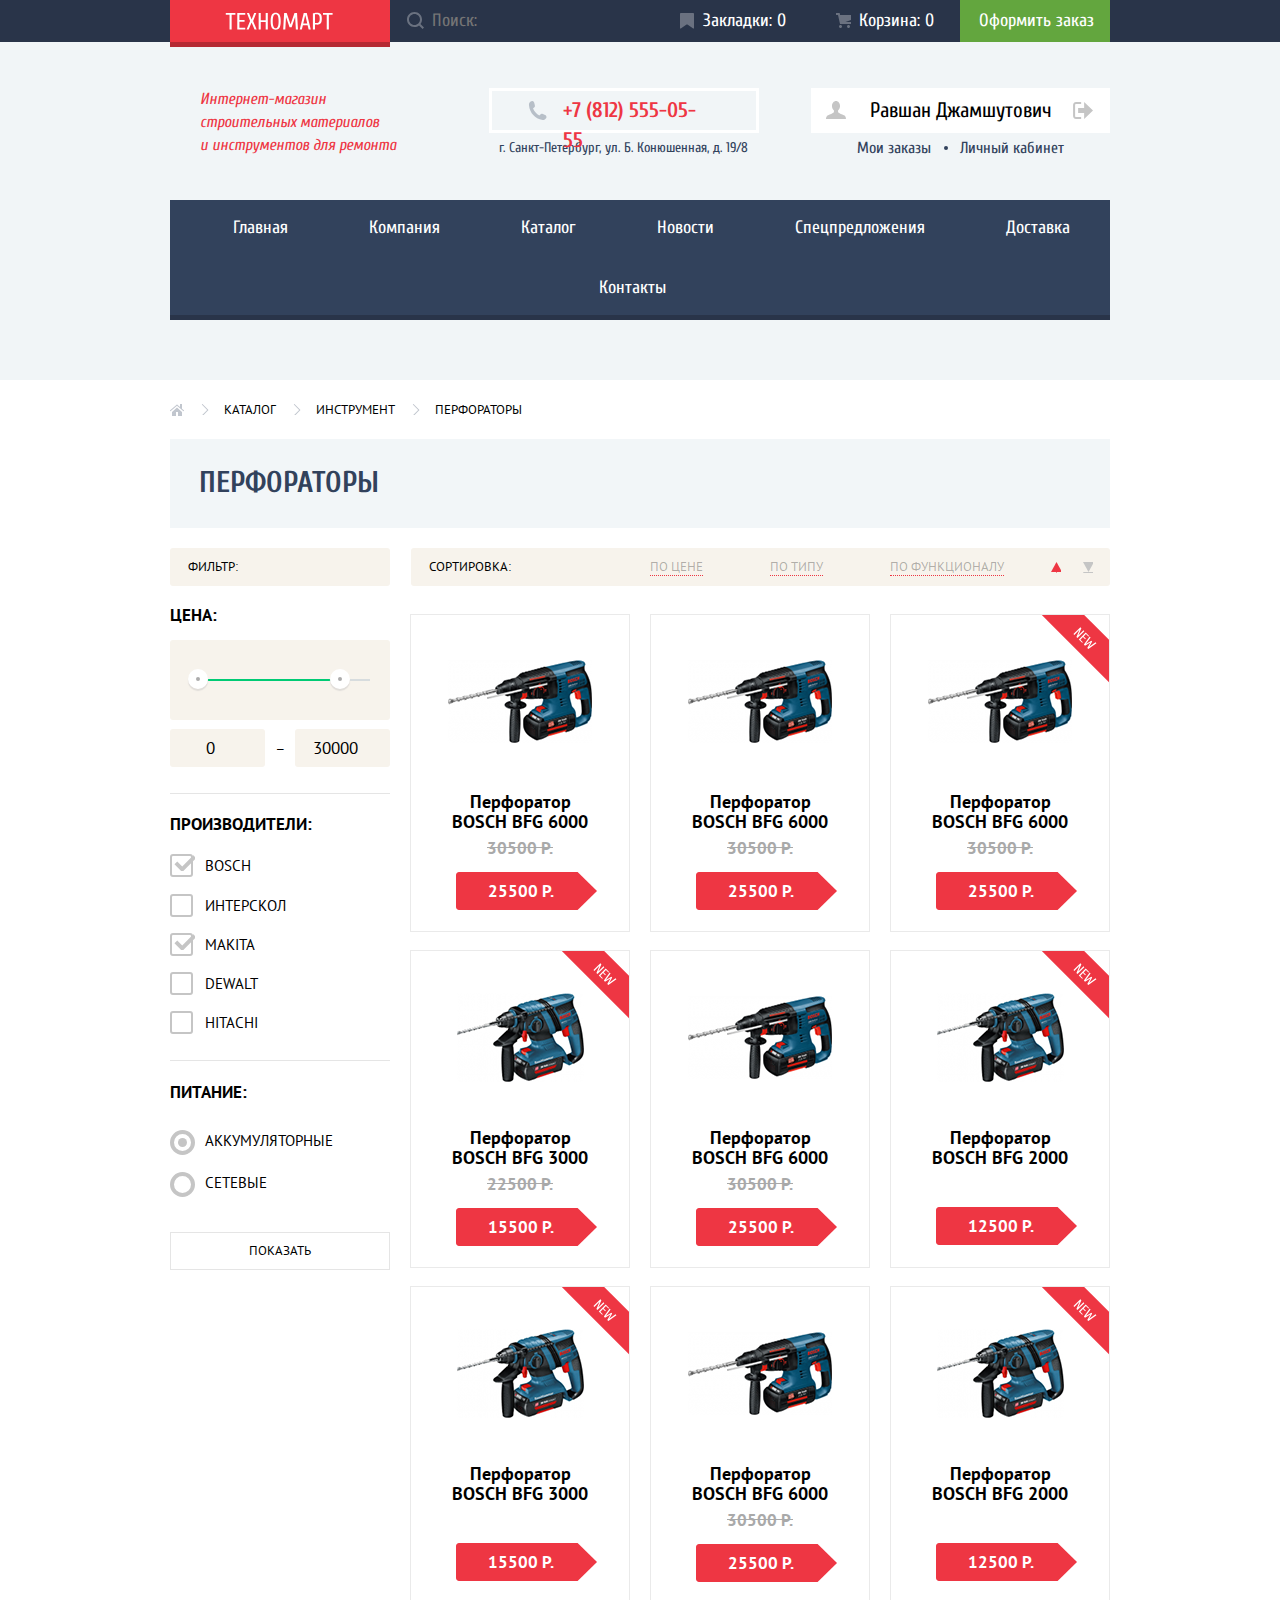
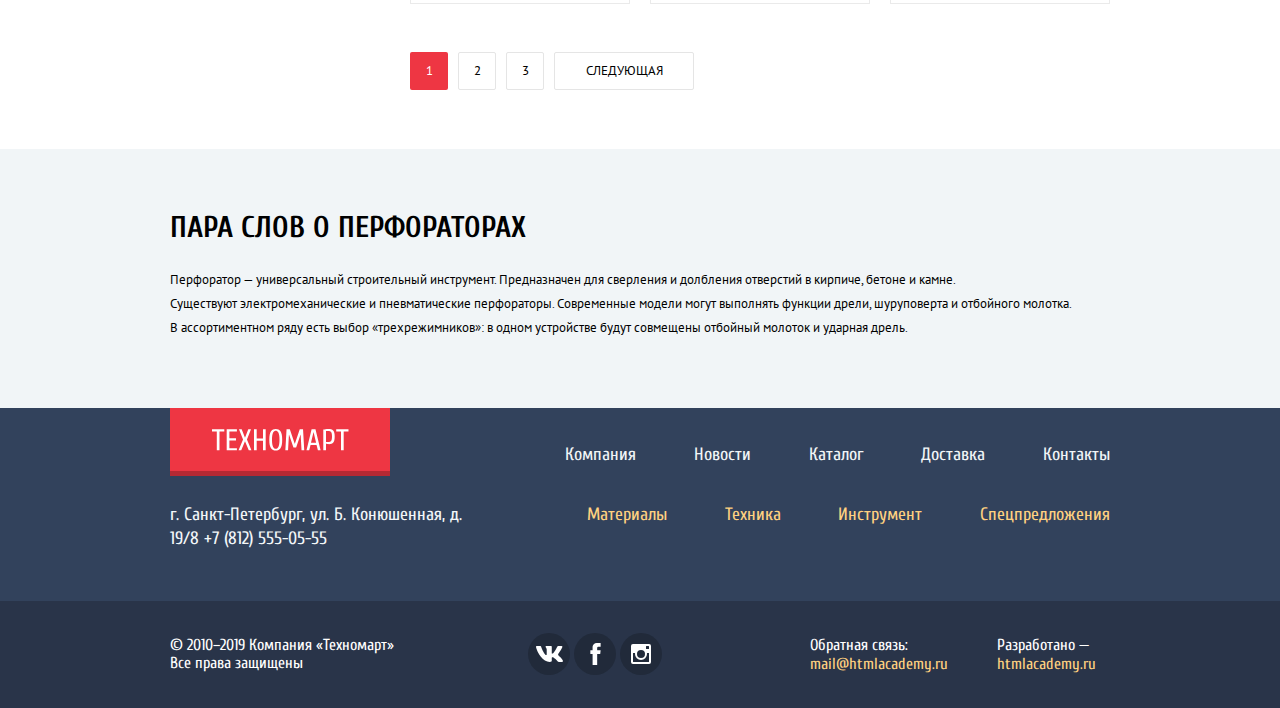
==== commit d50ede60: "почти конец" ====
--- a/catalog.html
+++ b/catalog.html
@@ -35,7 +35,7 @@
 
         <section class="container">
           <div class="header-content">
-            <h1 class="caption">Интернет-магазин строительных материалов<br> и инструментов для ремонта</h2>
+            <h1 class="caption">Интернет-магазин строительных материалов<br> и инструментов для ремонта</h1>
 
             <div class="contacts">
               <div class="phone-number">
@@ -86,7 +86,7 @@
       <section class="catalog container">
         <ul class="bread-crumbs">
           <li class="to-home">
-            <a class="visually-hidden" href="index.html">На главную</a>
+            <a aria-label="На главную" href="index.html"></a>
           </li>
           <li>
             <a href="catalog.html">Каталог</a>
@@ -374,12 +374,10 @@
               </li>
           </ul>
 
-          <div class="footer-contacts">
-            <p>
-              г. Санкт-Петербург, ул. Б. Конюшенная, д. 19/8<br>
+            <p class="footer-contacts">
+              г. Санкт-Петербург, ул. Б. Конюшенная, д. 19/8
               <a href="tel:+78125550555">+7 (812) 555-05-55</a>
             </p>
-          </div>
 
           <ul class="footer-catalog-nav">
               <li>
@@ -406,7 +404,7 @@
             </p>
             <ul class="social-list">
               <li>
-                <a class="social-btn" href="#" title="Вконтакте">
+                <a class="social-btn vk" href="#" title="Вконтакте">
                   <span class="visually-hidden">Вконтакте</span>
                   <svg width="27" height="16" viewBox="0 0 128 76"><path d="M125,5.15c.89-3,0-5.15-4.23-5.15h-14a6,6,0,0,0-6.09,4S93.59,21.31,83.5,32.59c-3.26,3.26-4.74,4.3-6.52,4.3-.89,0-2.18-1-2.18-4V5.15c0-3.56-1-5.15-4-5.15h-22a3.37,3.37,0,0,0-3.56,3.22c0,3.37,5,4.15,5.56,13.64V37.48c0,4.52-.82,5.34-2.6,5.34-4.74,0-16.29-17.43-23.13-37.38C23.72,1.57,22.38,0,18.8,0H4.8C.8,0,0,1.88,0,4c0,3.71,4.75,22.1,22.1,46.42C33.67,67,50,76,64.8,76c8.9,0,10-2,10-5.45V58c0-4,.84-4.8,3.66-4.8,2.08,0,5.64,1,13.94,9C101.9,71.74,103.46,76,108.8,76h14c4,0,6-2,4.85-6s-5.8-9.64-11.81-16.4c-3.27-3.86-8.16-8-9.64-10.09-2.08-2.67-1.49-3.86,0-6.23,0,0,17-24,18.83-32.18Z" fill="#fff"/></svg>
                 </a>
@@ -430,23 +428,25 @@
                 <a href="#">mail@htmlacademy.ru</a>
               </p>
               <p class="developed-by">
-                Разработано
+                Разработано —<br>
                 <a href="https://htmlacademy.ru/intensive/htmlcss">htmlacademy.ru</a>
               </p>
+            </div>
           </div>
         </div>
       </div>
     </footer>
 
-<section class="pop-up pop-up-cart">
-  <h2 class="visually-hidden">Модальное окно корзины</h2>
-  <p>Товар добавлен в корзину!</p>
-  <div class="btn-wrap">
-    <button class="buttons btn-order-placement" type="button" name="Оформить заказ">Оформить заказ</button>
-    <button class="buttons btn-continue-shopping" type="button" name="Продолжить покупки">Продолжить покупки</button>
-  </div>
-  <button class="pop-up-close" type="button" aria-label="Закрыть окно"></button>
-</section>
-
+    <section class="pop-up pop-up-cart">
+      <h2 class="visually-hidden">Модальное окно корзины</h2>
+      <p>Товар добавлен в корзину!</p>
+      <div class="btn-wrap">
+        <button class="buttons btn-order-placement" type="button" name="Оформить заказ">Оформить заказ</button>
+        <button class="buttons btn-continue-shopping" type="button" name="Продолжить покупки">Продолжить покупки</button>
+      </div>
+      <button class="pop-up-close" type="button" aria-label="Закрыть окно"></button>
+    </section>
+
+    <script src="js/cart.js"></script>
   </body>
 </html>
--- a/css/style.css
+++ b/css/style.css
@@ -166,7 +166,7 @@
 
 }
 
-.search-field input::placeholder {
+.search-field input[placeholder] {
   color: var(--basic-white);
 }
 
@@ -277,8 +277,8 @@
 
 .header-content {
   display: flex;
+  flex-wrap: wrap;
   justify-content: space-between;
-  flex-wrap: wrap;
 }
 
 .caption {
@@ -289,16 +289,16 @@
   font-weight: normal;
   line-height: 23px;
   color: var(--basic-red);
+  padding: 0;
   margin: 0;
   margin-bottom: 40.5px;
   margin-left: 30px;
-  padding: 0;
 }
 
 .contacts {
-  margin: 0;
-  margin-left: 24px;
-  padding: 0;
+  padding: 0;
+  margin: 0;
+  margin-left: 39px;
   box-sizing: border-box;
 }
 
@@ -312,6 +312,7 @@
 }
 
 .phone-number a {
+  position: relative;
   display: block;
   width: 151px;
   font-weight: bold;
@@ -320,7 +321,6 @@
   color: var(--basic-red);
   margin: 0;
   padding: 4px 42px 5px 71px;
-  position: relative;
 }
 
 .phone-number a::before {
@@ -553,7 +553,6 @@
   padding-bottom: 20px;
   padding-right: 29px;
   padding-left: 29px;
-  text-align: 24px;
   font-size: 18px;
   display: block;
   align-items: center;
@@ -749,6 +748,8 @@
 
 .slider figcaption {
   position: absolute;
+  width: 596px;
+  height: 81px;
   font-size: 36px;
   line-height: 36px;
   text-transform: uppercase;
@@ -756,8 +757,6 @@
   padding-top: 23px;
   padding-left: 24px;
   background-color: rgba(0, 0, 0, 0.25);
-  height: 81px;
-  width: 596px;
 }
 
 .slider p {
@@ -863,7 +862,6 @@
   display: flex;
   justify-content: center;
   align-items: center;
-
 }
 
 .brand-item:active {
@@ -874,9 +872,9 @@
 
 .services {
   width: 100%;
-  margin: 0;
-  padding: 0;
   height: 522px;
+  margin: 0;
+  padding: 0;
   background-color: var(--basic-background);
 }
 
@@ -893,27 +891,24 @@
 }
 
 .services-menu {
+  width: 240px;
   list-style: none;
   display: flex;
   flex-direction: column;
   justify-content: flex-start;
   margin-top: 70px;
   padding: 0;
+}
+
+.services-menu li {
   width: 240px;
-}
-
-.services-slide-caption {
-  color: var(--basic-darkgrey);
-}
-
-.services-menu li {
   display: flex;
   justify-content: flex-start;
   align-content: center;
+}
+
+.services-btn {
   width: 240px;
-}
-
-.services-btn {
   font-size: 21px;
   line-height: 30px;
   font-weight: bold;
@@ -925,7 +920,6 @@
   padding-left: 22px;
   padding-top: 14.5px;
   padding-bottom: 17.5px;
-  width: 240px;
 }
 
 .services-btn:hover {
@@ -942,11 +936,67 @@
 .services-slide {
   position: absolute;
   left: 330px;
-  top: 233px;
+  top: 235px;
 }
 
 .services-slide .services-slide-caption {
+  padding: 0;
+  margin: 0;
   color: var(--basic-darkgrey);
+}
+
+.services-slide p {
+  padding: 0;
+  margin: 0;
+  margin-top: 30px;
+}
+
+.delivery {
+  position: relative;
+}
+
+.delivery::after {
+  content: "";
+  position: absolute;
+  width: 468px;
+  height: 261px;
+  background-image: url("../img/delivery.svg");
+  background-repeat: no-repeat;
+  background-position: 0 0;
+  top: 22.5px;
+  left: 150px;
+}
+
+.guarantee {
+  position: relative;
+}
+
+.guarantee::after {
+  content: "";
+  position: absolute;
+  width: 389px;
+  height: 283px;
+  background-image: url("../img/guarantee.svg");
+  background-repeat: no-repeat;
+  background-position: 0 0;
+  top: 0px;
+  left: 240px;
+}
+
+.credit {
+  position: relative;
+}
+
+.credit::after {
+  content: "";
+  position: absolute;
+  width: 465px;
+  height: 285px;
+  background-image: url("../img/credit.svg");
+  background-repeat: no-repeat;
+  background-position: 0 0;
+  top: 0px;
+  left: 165px;
 }
 
 .credit a {
@@ -960,54 +1010,6 @@
   border-radius: 3px;
 }
 
-.delivery {
-  position: relative;
-}
-
-.delivery::after {
-  content: "";
-  position: absolute;
-  width: 468px;
-  height: 261px;
-  background-image: url("../img/delivery.svg");
-  background-repeat: no-repeat;
-  background-position: 0 0;
-  top: 24px;
-  left: 150px;
-}
-
-.guarantee {
-  position: relative;
-}
-
-.guarantee::after {
-  content: "";
-  position: absolute;
-  width: 389px;
-  height: 283px;
-  background-image: url("../img/guarantee.svg");
-  background-repeat: no-repeat;
-  background-position: 0 0;
-  top: 0px;
-  left: 240px;
-}
-
-.credit {
-  position: relative;
-}
-
-.credit::after {
-  content: "";
-  position: absolute;
-  width: 465px;
-  height: 285px;
-  background-image: url("../img/credit.svg");
-  background-repeat: no-repeat;
-  background-position: 0 0;
-  top: 0px;
-  left: 165px;
-}
-
 /*info*/
 
 .info {
@@ -1088,8 +1090,8 @@
 }
 
 .info-map {
-  margin: 0l
-  padding: 0;
+  padding: 0;
+  margin: 0;
   margin-bottom: 31px;
 }
 
@@ -1239,12 +1241,6 @@
   border-radius: 50%;
 }
 
-.vk {
-  background-image: url("../img/icon-vk.svg");
-  background-repeat: no-repeat;
-  background-position: center;
-}
-
 .social-btn:hover,
 .social-btn:active {
   background-color: var(--basic-red);
@@ -1295,6 +1291,7 @@
   grid-column: 1 / -1;
   width: 357px;
   display: flex;
+
   justify-content: space-between;
   list-style: none;
   font-size: 13px;
@@ -1305,21 +1302,13 @@
 
 .bread-crumbs li {
   position: relative;
-}
-
-.bread-crumbs li:not(:first-of-type) {
-  padding-left: 25px;
-}
-
-.bread-crumbs li:not(:first-of-type)::before {
-  content: "";
-  position: absolute;
-  background-image: url(../img/icon-right-small.svg);
-  background-repeat: no-repeat;
-  width: 8px;
-  height: 12px;
-  left: 5px;
-  top: 2px;
+  padding: 0;
+  padding-right: 40px;
+  margin: 0;
+}
+
+.bread-crumbs li:first-of-type {
+  padding-right: 54px;
 }
 
 .to-home::before {
@@ -1334,10 +1323,25 @@
   left: 0px;
 }
 
+.bread-crumbs li:not(:last-of-type)::after {
+  content: "";
+  position: absolute;
+  background-image: url(../img/icon-right-small.svg);
+  background-repeat: no-repeat;
+  width: 8px;
+  height: 12px;
+  right: 15px;
+  top: 2px;
+}
+
 .bread-crumbs a {
   font-family: "PT Sans", Arial;
   text-transform: uppercase;
   color: var(--basic-black);
+}
+
+.bread-crumbs a:hover {
+  color: var(--basic-red);
 }
 
 .catalog h2 {
@@ -1475,12 +1479,13 @@
 .price-controls input {
   width: 95px;
   padding: 0;
-  padding-top: 10px;
-  padding-bottom: 10px;
+  padding-top: 8px;
+  padding-bottom: 8px;
   text-align: center;
+  vertical-align: middle;
   font-family: inherit;
   font-size: 17px;
-  line-height: 18px;
+  line-height: 22px;
   border: none;
   border-radius: 3px;
   background: var(--special-filter);
@@ -1495,7 +1500,7 @@
 .catalog-filter .filter-price::after {
   content: "";
   position: absolute;
-  top: 192px;
+  bottom: -27px;
   width: 220px;
   height: 1px;
   background: rgba(0, 0, 0, 0.1);
@@ -1555,7 +1560,7 @@
 .catalog-filter .brand::after {
   content: "";
   position: absolute;
-  top: 250px;
+  bottom: -9px;
   width: 220px;
   height: 1px;
   background: rgba(0, 0, 0, 0.1);
@@ -1710,11 +1715,12 @@
   border: 1px solid var(--special-lightgrey);
   font-family: "PT Sans", Arial;
   text-align: center;
+  box-sizing: border-box;
 }
 
 .catalog-item {
+  position: relative;
   max-height: 318px;
-  position: relative;
   display: flex;
   flex-direction: column;
   justify-content: flex-start;
@@ -1723,7 +1729,6 @@
   padding-top: 5px;
   padding-bottom: 21px;
   margin: 0;
-  box-sizing: border-box;
 }
 
 .catalog-image {
@@ -1794,6 +1799,7 @@
 }
 
 .hover .buy-btn {
+  position: relative;
   width: 135px;
   height: 38px;
   font-size: 14px;
@@ -1806,7 +1812,6 @@
   display: flex;
   justify-content: center;
   align-items: center;
-  position: relative;
   margin-bottom: 10px;
 }
 
@@ -1865,6 +1870,22 @@
 
 .catalog-item:hover .hover {
   display: block;
+}
+
+.new {
+  position: relative;
+}
+
+.new::before {
+  content: "";
+  position: absolute;
+  width: 70px;
+  height: 70px;
+  background-image: url("../img/new-product.svg");
+  background-repeat: no-repeat;
+  background-position: 0 0;
+  top: 0;
+  right: 0;
 }
 
 /*pagination*/
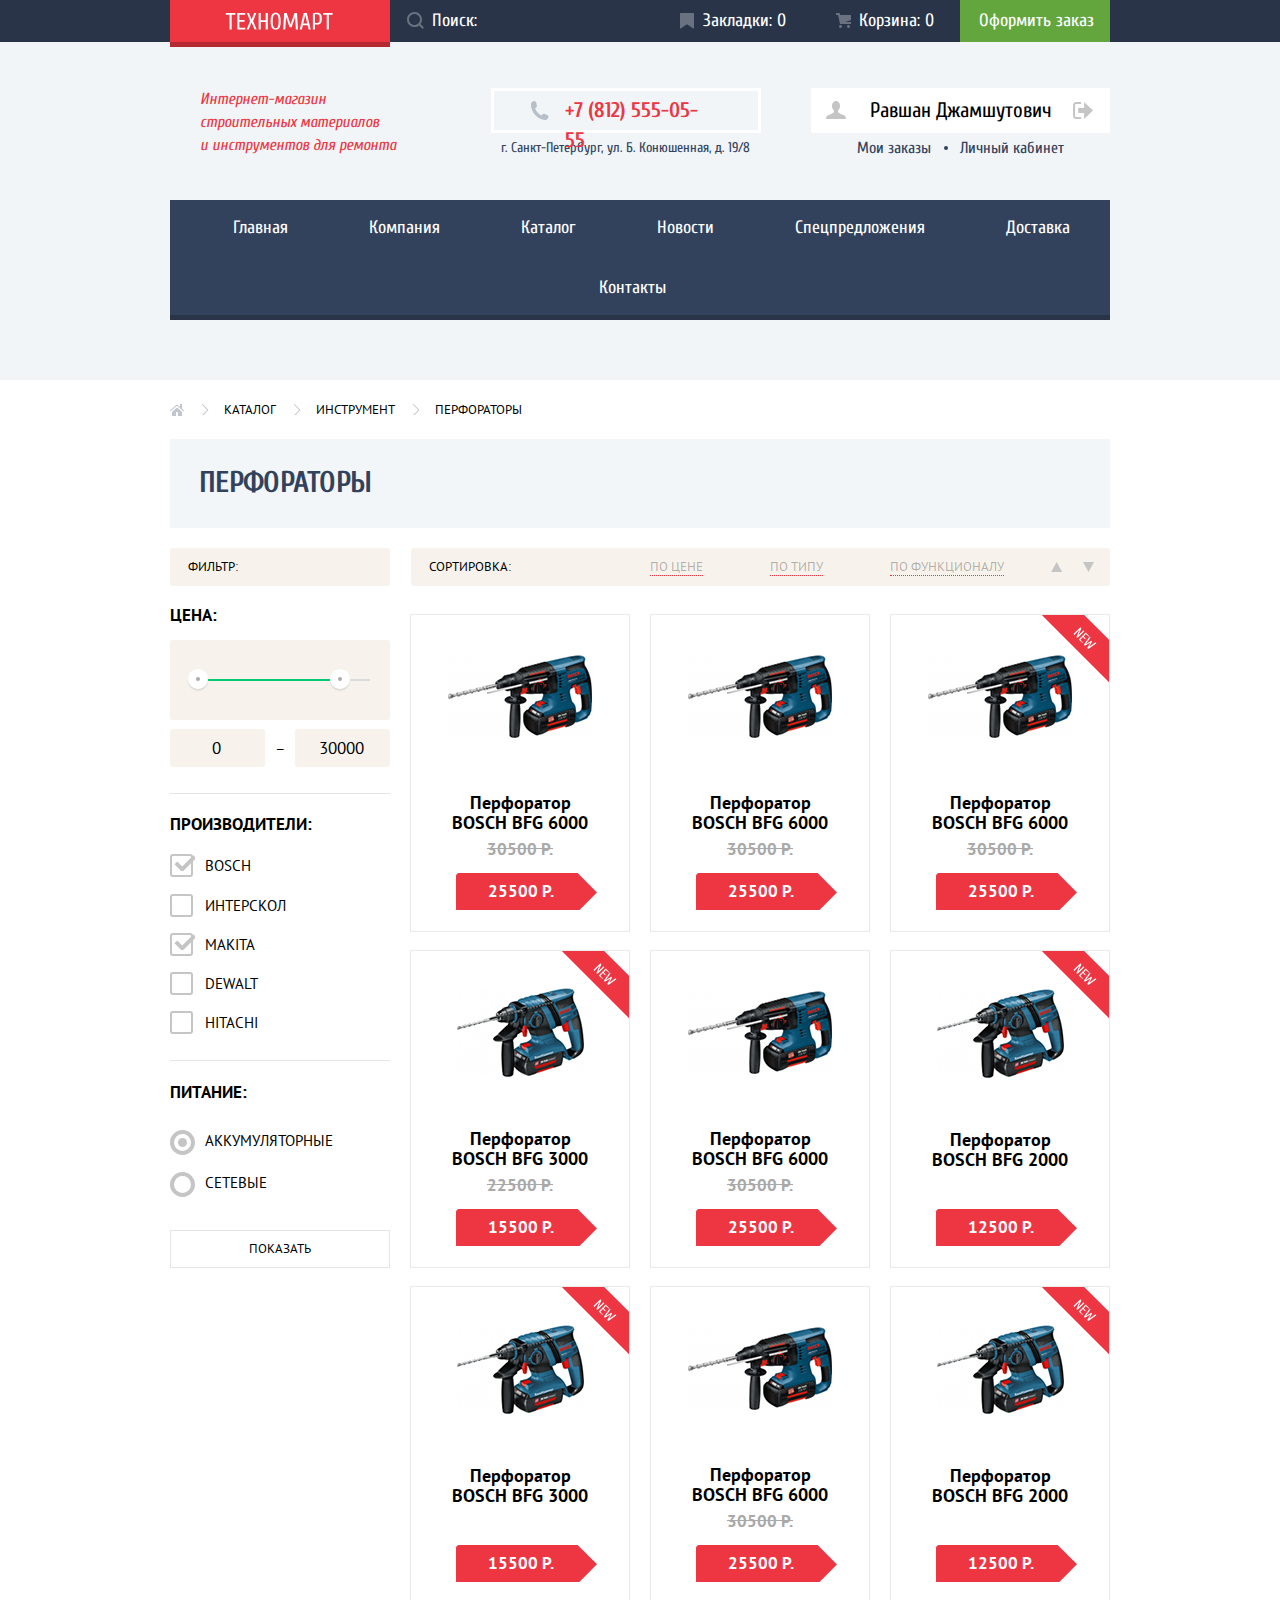
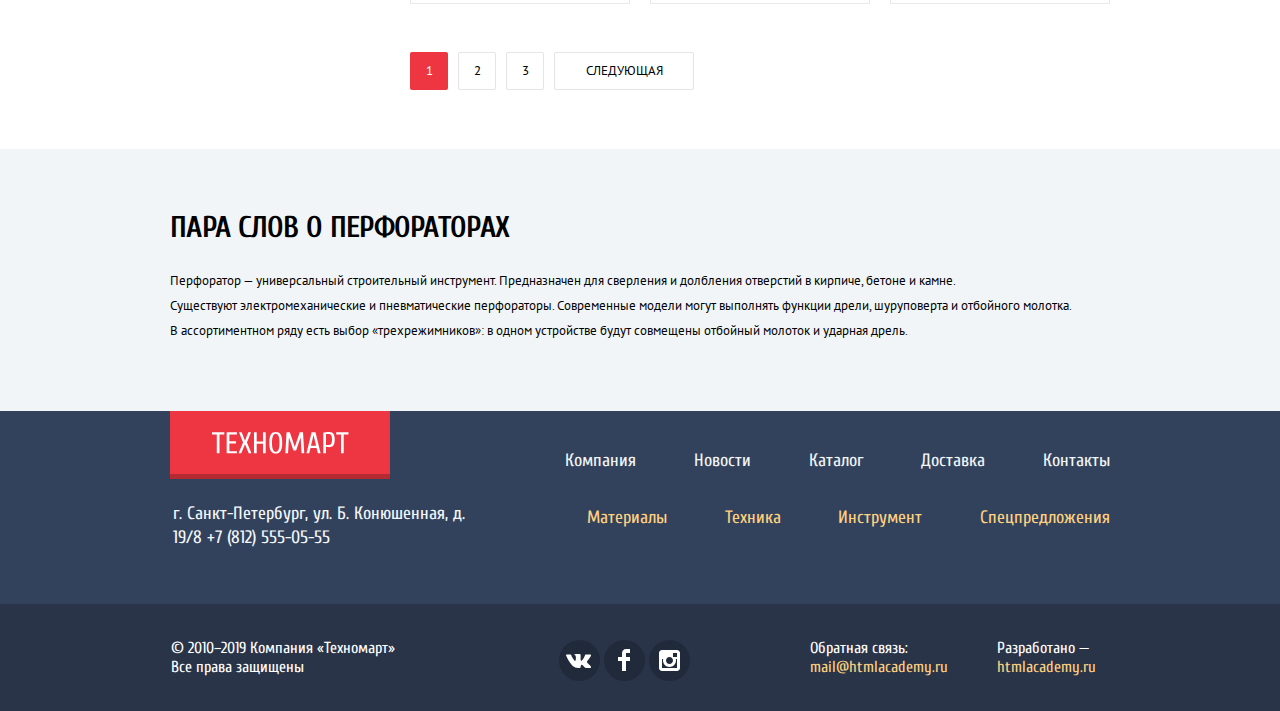
==== commit 17d67735: "Лупа" ====
--- a/catalog.html
+++ b/catalog.html
@@ -374,10 +374,10 @@
               </li>
           </ul>
 
-            <p class="footer-contacts">
-              г. Санкт-Петербург, ул. Б. Конюшенная, д. 19/8
-              <a href="tel:+78125550555">+7 (812) 555-05-55</a>
-            </p>
+          <p class="footer-contacts">
+            г. Санкт-Петербург, ул. Б. Конюшенная, д. 19/8
+            <a href="tel:+78125550555">+7 (812) 555-05-55</a>
+          </p>
 
           <ul class="footer-catalog-nav">
               <li>
@@ -406,19 +406,16 @@
               <li>
                 <a class="social-btn vk" href="#" title="Вконтакте">
                   <span class="visually-hidden">Вконтакте</span>
-                  <svg width="27" height="16" viewBox="0 0 128 76"><path d="M125,5.15c.89-3,0-5.15-4.23-5.15h-14a6,6,0,0,0-6.09,4S93.59,21.31,83.5,32.59c-3.26,3.26-4.74,4.3-6.52,4.3-.89,0-2.18-1-2.18-4V5.15c0-3.56-1-5.15-4-5.15h-22a3.37,3.37,0,0,0-3.56,3.22c0,3.37,5,4.15,5.56,13.64V37.48c0,4.52-.82,5.34-2.6,5.34-4.74,0-16.29-17.43-23.13-37.38C23.72,1.57,22.38,0,18.8,0H4.8C.8,0,0,1.88,0,4c0,3.71,4.75,22.1,22.1,46.42C33.67,67,50,76,64.8,76c8.9,0,10-2,10-5.45V58c0-4,.84-4.8,3.66-4.8,2.08,0,5.64,1,13.94,9C101.9,71.74,103.46,76,108.8,76h14c4,0,6-2,4.85-6s-5.8-9.64-11.81-16.4c-3.27-3.86-8.16-8-9.64-10.09-2.08-2.67-1.49-3.86,0-6.23,0,0,17-24,18.83-32.18Z" fill="#fff"/></svg>
-                </a>
-              </li>
-              <li>
-                <a class="social-btn" href="#" title="Фейсбук">
+                </a>
+              </li>
+              <li>
+                <a class="social-btn fb" href="#" title="Фейсбук">
                   <span class="visually-hidden">Фейсбук</span>
-                  <svg width="19" height="22" viewBox="0 0 10.15 21.74"><path d="M3.34 1.12A4.77 4.77 0 0 1 6.53 0h3.61v3.81H7.81a1.07 1.07 0 0 0-1.09.83v2.55h3.42c-.08 1.23-.24 2.45-.41 3.67h-3v10.87H2.21V10.86H0V7.21h2.19V3.66a3.83 3.83 0 0 1 1.15-2.54z" fill="#fff"/></svg>
-                </a>
-              </li>
-              <li>
-                <a class="social-btn" href="#" title="Инстаграм">
+                </a>
+              </li>
+              <li>
+                <a class="social-btn insta" href="#" title="Инстаграм">
                   <span class="visually-hidden">Инстаграм</span>
-                  <svg width="20" height="20" viewBox="0 0 20 20"><path d="M18 0H2a2 2 0 0 0-2 2v16a2 2 0 0 0 2 2h16a2 2 0 0 0 2-2V2a2 2 0 0 0-2-2zm-8 6a4 4 0 1 1-4 4 4 4 0 0 1 4-4zM2.5 18a.47.47 0 0 1-.5-.5V9h2.1a3.4 3.4 0 0 0-.1 1 6 6 0 1 0 12 0 3.4 3.4 0 0 0-.1-1H18v8.5a.47.47 0 0 1-.5.5zM18 4.5a.47.47 0 0 1-.5.5h-2a.47.47 0 0 1-.5-.5v-2a.47.47 0 0 1 .5-.5h2a.47.47 0 0 1 .5.5z" fill="#fff"/></svg>
                 </a>
               </li>
             </ul>
--- a/css/style.css
+++ b/css/style.css
@@ -153,9 +153,9 @@
 }
 
 .search-field {
-  padding: 0;
-  margin: 0;
-  position: relative;
+  position: relative;
+  padding: 0;
+  margin: 0;
 }
 
 .search-field input {
@@ -163,10 +163,9 @@
   font: inherit;
   background-color: transparent;
   border: none;
-
-}
-
-.search-field input[placeholder] {
+}
+
+.search-field input::placeholder {
   color: var(--basic-white);
 }
 
@@ -200,6 +199,10 @@
 .order-bookmarks:active::before,
 .order-cart:active::before {
   opacity: 0.3;
+}
+
+.search-field:focus::before {
+  background-image: url("../img/icon-search-red.svg");
 }
 
 /*order*/
@@ -298,7 +301,7 @@
 .contacts {
   padding: 0;
   margin: 0;
-  margin-left: 39px;
+  margin-left: 43px;
   box-sizing: border-box;
 }
 
@@ -370,8 +373,11 @@
 }
 
 .log-in a {
-  padding: 12px 27px 12px 45px;
-  position: relative;
+  position: relative;
+  padding-top: 12px;
+  padding-right: 27px;
+  padding-bottom: 12px;
+  padding-left: 45px;
 }
 
 .log-in a::before {
@@ -386,10 +392,17 @@
   left: 19px;
 }
 
+.log-in a:hover::before {
+  background-image: url("../img/icon-login-darkgrey.svg");
+}
+
+.log-in a:active::before {
+  background-image: url("../img/icon-login.svg");
+}
+
 .sign-up a {
   padding: 12px 24px;
 }
-
 
 .user-navigation a {
     display: block;
@@ -455,6 +468,14 @@
   left: 15px;
 }
 
+.user-pic:hover::before {
+  background-image: url("../img/icon-user-darkgrey.svg");
+}
+
+.user-pic:active::before {
+  background-image: url("../img/icon-user.svg");
+}
+
 .log-out-pic {
   position: relative;
 }
@@ -469,6 +490,14 @@
   background-position: 0 0;
   top: 14px;
   right: 17px;
+}
+
+.log-out-pic:hover::before {
+  background-image: url("../img/icon-logout-darkgrey.svg");
+}
+
+.log-out-pic:active::before {
+  background-image: url("../img/icon-logout.svg");
 }
 
 .user-link {
@@ -751,6 +780,7 @@
   width: 596px;
   height: 81px;
   font-size: 36px;
+  font-weight: 600;
   line-height: 36px;
   text-transform: uppercase;
   color: var(--basic-white);
@@ -830,21 +860,28 @@
 
 .popular-nav {
   position: relative;
-  height: 89px;
   display: flex;
   justify-content: space-between;
   align-content: center;
   align-items: center;
+  background-color: var(--special-popular);
   margin-bottom: 20px;
-  background-color: var(--special-popular);
+  padding-top: 30px;
+  padding-bottom: 29px;
+  padding-left: 28px
 }
 
 .popular-nav h2 {
-  margin: 0;
-  padding: 0;
+  font-weight: normal;
   color: var(--basic-darkgrey);
-  font-weight: normal;
-  margin-left: 28px;
+  padding: 0;
+}
+
+.title {
+  font-size: 30px;
+  line-height: 30px;
+  text-transform: uppercase;
+  margin: 0;
 }
 
 .popular-nav a {
@@ -864,6 +901,14 @@
   align-items: center;
 }
 
+.brand-item a {
+  width: 100%;
+  height: 100%;
+  display: flex;
+  justify-content: center;
+  align-items: center;
+}
+
 .brand-item:active {
   opacity: 0.5;
 }
@@ -883,21 +928,44 @@
   padding-top: 64px;
 }
 
+.services .title {
+  letter-spacing: -0.7px;
+}
+
 .services p {
   font-family: "PT Sans", Arial;
   font-size: 13px;
-  line-height: 24px;
+  line-height: 25px;
   color: var(--basic-black);
+  padding: 0;
+  margin: 0;
+}
+
+.services-info p {
+  margin-top: 25px;
 }
 
 .services-menu {
+  position: relative;
   width: 240px;
   list-style: none;
   display: flex;
   flex-direction: column;
   justify-content: flex-start;
-  margin-top: 70px;
-  padding: 0;
+  margin-top: 69px;
+  padding: 0;
+}
+
+.services-menu::after {
+  content: "";
+  position: absolute;
+  width: 10px;
+  height: 279px;
+  background-image: url("../img/line.png");
+  background-repeat: no-repeat;
+  background-position: 0 0;
+  top: -40px;
+  left: 230px;
 }
 
 .services-menu li {
@@ -941,13 +1009,10 @@
 
 .services-slide .services-slide-caption {
   padding: 0;
-  margin: 0;
   color: var(--basic-darkgrey);
 }
 
 .services-slide p {
-  padding: 0;
-  margin: 0;
   margin-top: 30px;
 }
 
@@ -964,7 +1029,7 @@
   background-repeat: no-repeat;
   background-position: 0 0;
   top: 22.5px;
-  left: 150px;
+  left: 151px;
 }
 
 .guarantee {
@@ -1043,6 +1108,14 @@
   top: 10px;
 }
 
+.info li:first-of-type::before {
+  top: 14px;
+}
+
+.info li:nth-of-type(2)::before {
+  top: 12px;
+}
+
 .info p {
   font-family: "PT Sans", Arial;
   font-size: 13px;
@@ -1052,47 +1125,44 @@
 .info .info-map {
   width: 181px;
   height: 49px;
-}
-
-.title {
-  margin: 0;
+  margin-bottom: 31px;
+}
+
+.info .title {
+  letter-spacing: -0.7px;
+  color: var(--basic-black);
   margin-bottom: 24px;
-  font-size: 30px;
-  line-height: 30px;
-  text-transform: uppercase;
-  color: var(--basic-black);
 }
 
 .about-company {
   width: 478px;
 }
 
-.paragraph-1 {
-  margin: 0;
-  margin-bottom: 26px;
-}
-
-.paragraph-2 {
-  margin: 0;
-}
-
-.about-company a {
-  display: flex;
+.info .paragraph-1 {
+  margin: 0;
+  margin-bottom: 25px;
+}
+
+.info .paragraph-2 {
+  margin: 0;
+  line-height: 25px;
+}
+
+.about-company .button {
+  display: flex;
+  flex-wrap: wrap;
   justify-content: center;
   align-items: center;
-  width: 220px;
-  height: 38px;
+  width: 142px;
+  padding-top: 11px;
+  padding-right: 40px;
+  padding-bottom: 9px;
+  padding-left: 38px;
   margin-top: 20px;
 }
 
 .map {
   width: 300px;
-}
-
-.info-map {
-  padding: 0;
-  margin: 0;
-  margin-bottom: 31px;
 }
 
 .image-map {
@@ -1103,9 +1173,11 @@
 
 .map .button {
   display: flex;
+  flex-wrap: wrap;
   justify-content: center;
   align-items: center;
-  height: 38px;
+  padding-top: 11px;
+  padding-bottom: 9px;
 }
 
 /*footer*/
@@ -1145,9 +1217,10 @@
   line-height: 24px;
   color: var(--special-superlightgrey);
   vertical-align: middle;
-  margin: 0;
-  padding: 0;
-  /*margin-bottom: 54px;*/
+  padding: 0;
+  margin: 0;
+  margin-top: -4px;
+  margin-left: 3px;
 }
 
 .footer-contacts a {
@@ -1163,7 +1236,8 @@
   align-content: center;
   padding: 0;
   margin: 0;
-  padding-left: 70px;
+  margin-top: 5px;
+  padding-left: 67px;
 }
 
 .footer-site-nav a {
@@ -1177,7 +1251,7 @@
   align-content: flex-start;
   padding: 0;
   margin: 0;
-  padding-left: 92px;
+  padding-left: 89px;
 }
 
 .footer-catalog-nav a {
@@ -1197,7 +1271,6 @@
 
 .footer-wrapper {
   width: 100%;
- /*height: 107px;*/
   background-color: var(--basic-darksea);
 }
 
@@ -1216,29 +1289,65 @@
 
 .footer-info > p {
   margin: 0;
+  margin-top: 1px;
+  margin-left: 1px;
+  line-height: 19px;
 }
 
 .social-list {
-  width: 134px;
-  margin: 0;
-  padding: 0;
+  min-width: 134px;
   list-style: none;
   display: flex;
   flex-wrap: wrap;
-  justify-content: space-between;
+  justify-content: center;
   align-content: center;
+  padding: 0;
+  margin: 0;
+  margin-left: 61px;
+  margin-top: 6px;
 }
 
 .social-btn {
-  display: flex;
-  flex-direction: column;
+  position: relative;
+  display: flex;
   justify-content: center;
   align-items: center;
-  width: 42px;
-  height: 42px;
+  width: 41px;
+  height: 41px;
   color: inherit;
   background-color: var(--special-socials);
   border-radius: 50%;
+  margin-right: 4px;
+}
+
+.social-list .vk::after {
+  content: "";
+  position: absolute;
+  width: 26px;
+  height: 15px;
+  background-image: url("../img/icon-vk.svg");
+  background-repeat: no-repeat;
+  background-position: 0 0;
+}
+
+.social-list .fb::after {
+  content: "";
+  position: absolute;
+  width: 12px;
+  height: 22px;
+  background-image: url("../img/icon-fb.svg");
+  background-repeat: no-repeat;
+  background-position: 0 0;
+}
+
+.social-list .insta::after {
+  content: "";
+  position: absolute;
+  width: 21px;
+  height: 21px;
+  background-image: url("../img/icon-insta.svg");
+  background-repeat: no-repeat;
+  background-position: 0 0;
 }
 
 .social-btn:hover,
@@ -1346,15 +1455,16 @@
 
 .catalog h2 {
   grid-column: 1 / -1;
+  font-size: 30px;
+  line-height: 30px;
+  letter-spacing: -0.7px;
+  text-transform: uppercase;
+  color: var(--basic-darkgrey);
+  background-color: var(--special-extralightgrey);
   margin: 0;
   padding-top: 29px;
   padding-bottom: 30px;
   padding-left: 29px;
-  font-size: 30px;
-  line-height: 30px;
-  text-transform: uppercase;
-  color: var(--basic-darkgrey);
-  background-color: var(--special-extralightgrey);
 }
 
 /*filter*/
@@ -1477,10 +1587,11 @@
 }
 
 .price-controls input {
-  width: 95px;
+  width: 82px;
   padding: 0;
   padding-top: 8px;
   padding-bottom: 8px;
+  padding-left: 13px;
   text-align: center;
   vertical-align: middle;
   font-family: inherit;
@@ -1623,7 +1734,7 @@
   line-height: 18px;
   background: none;
   border: 1px solid var(--special-grey);
-  margin-top: 20px;
+  margin-top: 18px;
 }
 
 .filter-btn:hover {
@@ -1671,24 +1782,42 @@
 
 .btn-triangle {
   position: absolute;
-  width: 10px;
-  height: 11px;
+  width: 11px;
+  height: 10px;
   background: transparent;
   margin: 0;
   padding: 0;
   border: none;
+}
+
+.btn-triangle-down {
+  top: 14px;
+  left: 672px;
+  background-image: url("../img/icon-down-grey.svg");
 }
 
 .btn-triangle-up {
   top: 14px;
   left: 640px;
-  background-image: url(../img/icon-up-triangle.svg);
-}
-
-.btn-triangle-down {
-  top: 14px;
-  left: 672px;
-  background-image: url(../img/icon-down-triangle.svg);
+  background-image: url("../img/icon-up-grey.svg");
+}
+
+.btn-triangle-down:hover {
+  background-image: url("../img/icon-down-black.svg");
+}
+
+.btn-triangle-up:hover {
+  background-image: url("../img/icon-up-black.svg");
+}
+
+.btn-triangle-down:active,
+.btn-triangle-down:focus {
+  background-image: url("../img/icon-down-red.svg");
+}
+
+.btn-triangle-up:active,
+.btn-triangle-up:focus {
+  background-image: url("../img/icon-up-red.svg");
 }
 
 /*catalog-list*/
@@ -1739,11 +1868,11 @@
   align-items: center;
   padding: 0;
   margin: 0;
+  margin-bottom: 18px;
 }
 
 .catalog-item > a {
   width: 157px;
-  margin-top: 8px;
   color: var(--basic-black);
 }
 
@@ -1752,6 +1881,7 @@
   line-height: 20px;
   padding: 0;
   margin: 0;
+
 }
 
 .catalog-item span {
@@ -1849,6 +1979,7 @@
   display: flex;
   justify-content: center;
   align-items: center;
+  cursor: pointer;
 }
 
 .btn-in-bookmarks:hover {
@@ -1946,11 +2077,12 @@
 }
 
 .about-products h2 {
-  margin: 0;
-  padding: 0;
   font-size: 30px;
   line-height: 30px;
+  letter-spacing: -0.7px;
   text-transform: uppercase;
+  padding: 0;
+  margin: 0;
   margin-bottom: 25px;
 }
 
@@ -1959,7 +2091,7 @@
   padding: 0;
   font-family: "PT Sans", Arial;
   font-size: 13px;
-  line-height: 24px;
+  line-height: 25px;
 }
 
 /*popup*/
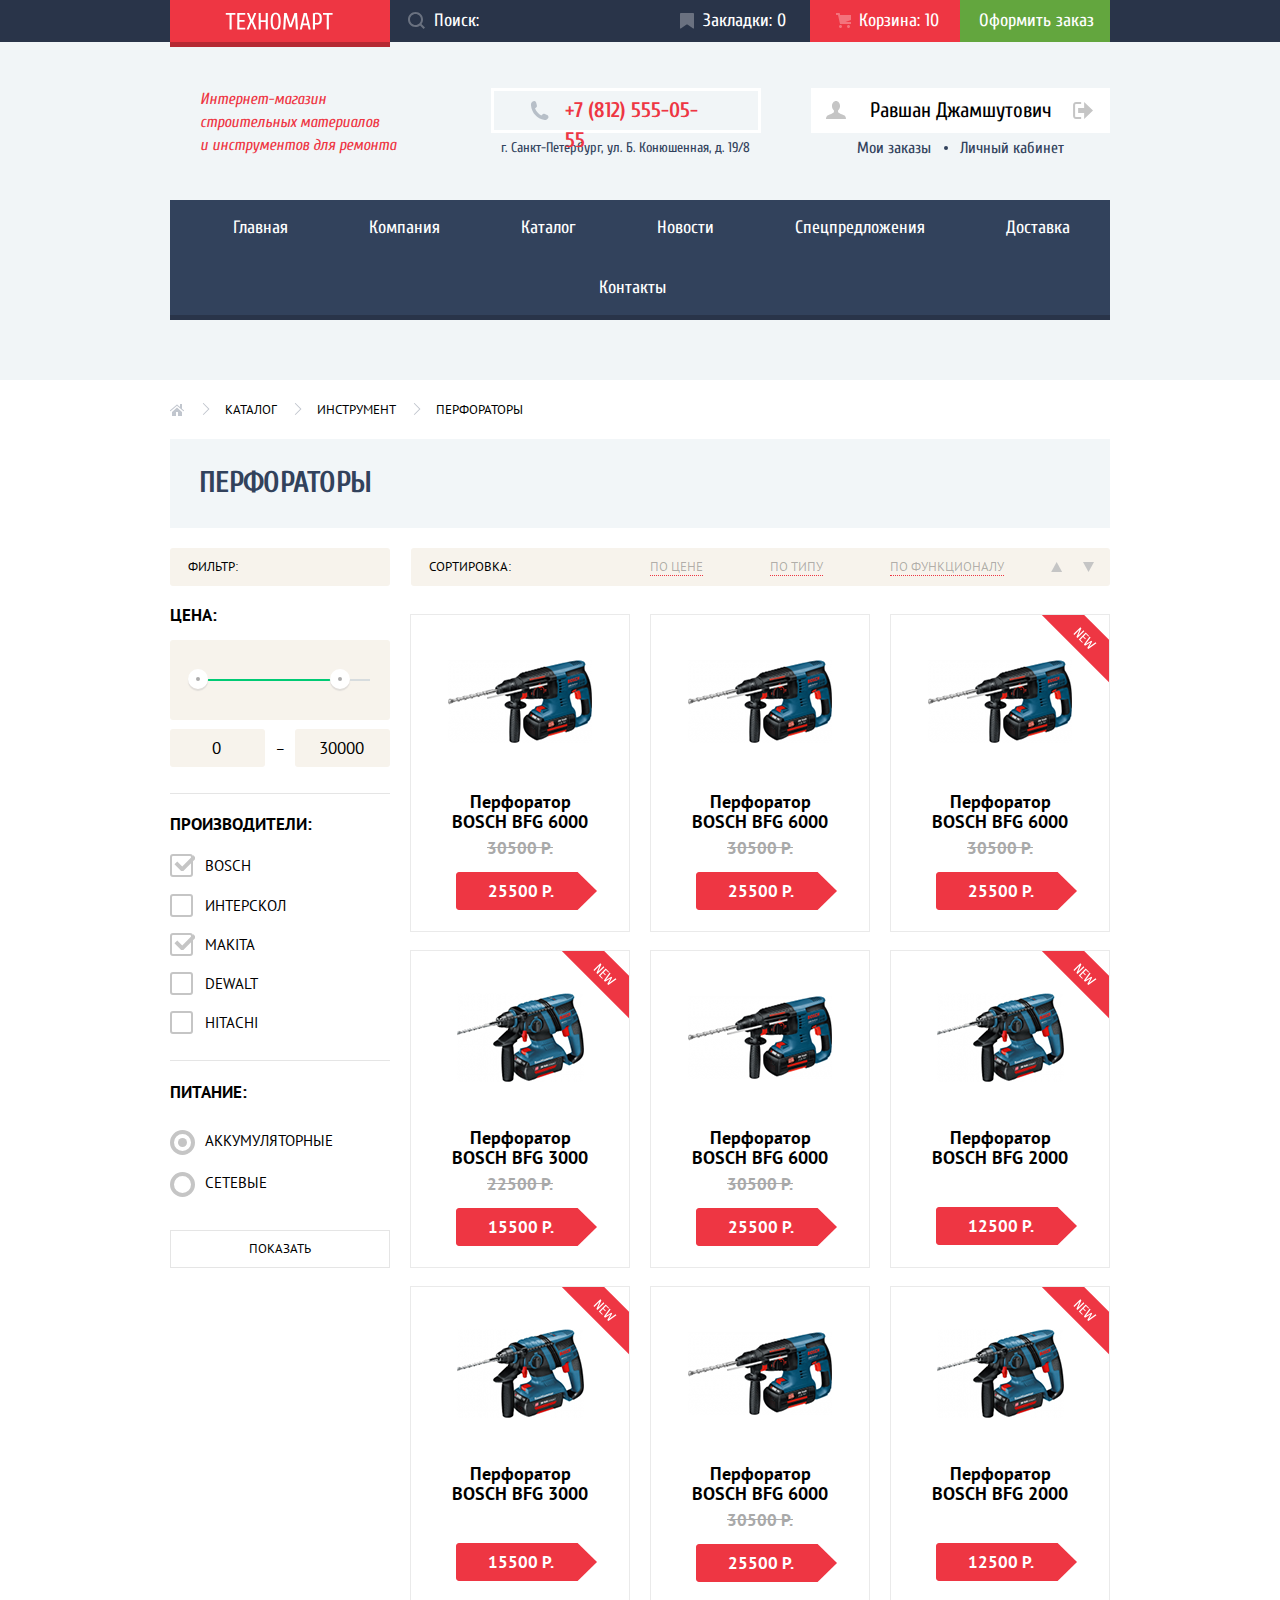
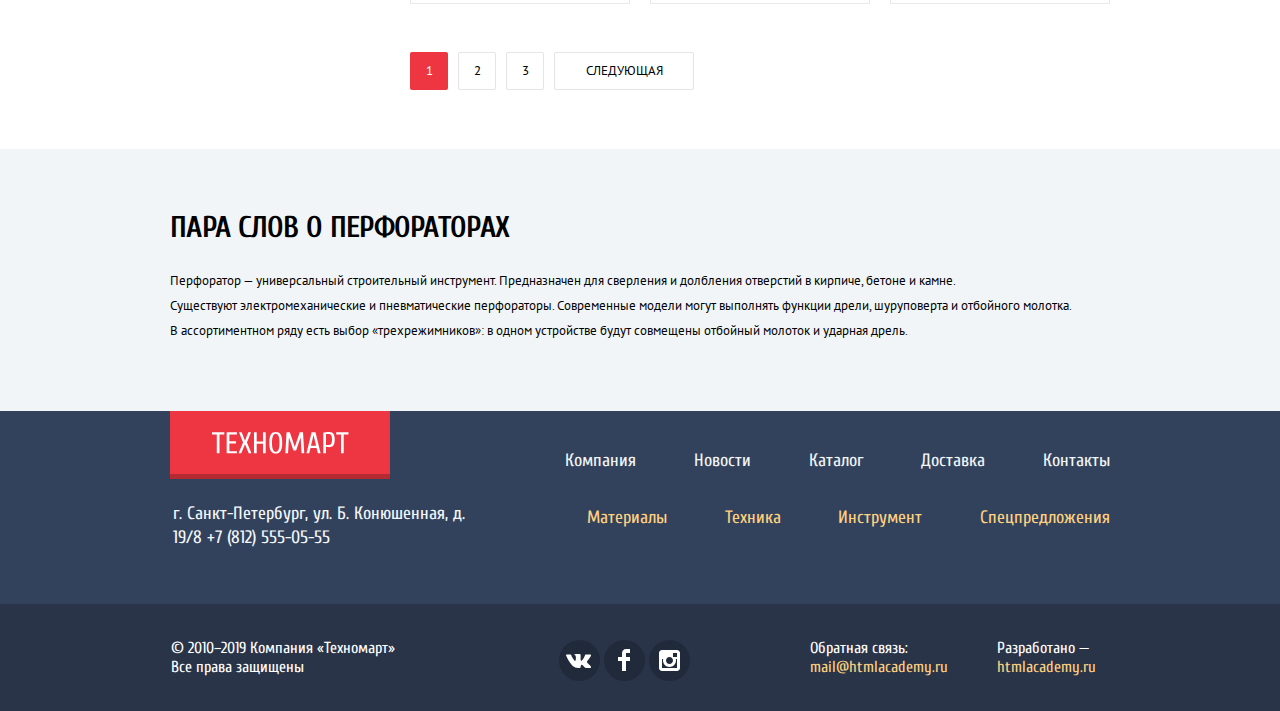
==== commit 41a2c31b: "Защита" ====
--- a/catalog.html
+++ b/catalog.html
@@ -6,7 +6,7 @@
     <link href="https://fonts.googleapis.com/css2?family=Cuprum:ital,wght@0,400;0,700;1,400;1,700&family=PT+Sans:wght@400;700&display=swap" rel="stylesheet">
     <link href="https://fonts.googleapis.com/css2?family=Cuprum:ital,wght@0,400;0,700;1,400;1,700&display=swap" rel="stylesheet">
     <link rel="stylesheet" type="text/css" href="css/normalize.css">
-    <link rel="stylesheet" type="text/css" href="css/style.css">
+    <link rel="stylesheet" type="text/css" href="css/style.min.css">
   </head>
   <body class="page-body inner-page">
 
@@ -18,16 +18,18 @@
             </a>
 
             <form class="search-form" action="https://echo.htmlacademy.ru" method="get">
-              <p class="search-field">
-                <input id="btn-search" type="text" name="search" placeholder="Поиск:">
-                <label class="visually-hidden" for="btn-search">Поиск</label>
-              </p>
+                <input id="btn-search" type="search" name="search" placeholder="Поиск:">
+                <label for="btn-search" aria-label="Поиск"></label>
             </form>
 
 
             <div class="order-menu">
-              <a class="order-bookmarks" href="#">Закладки: 0</a>
-              <a class="order-cart" href="#">Корзина: 0</a>
+              <a class="order-bookmarks" href="#">Закладки:
+                <span>0</span>
+              </a>
+              <a class="order-cart product-in" href="#">Корзина:
+                <span>10</span>
+              </a>
               <a class="order-button" href="#">Оформить заказ</a>
             </div>
           </div>
@@ -118,11 +120,11 @@
 
                 <div class="price-controls">
                   <label class="min-price">
-                    <input type="number" name="min-price" value="0" step="100">
+                    <input type="number" name="min-price" value="0" step="500">
                   </label>
                   <div class="dash">_</div>
                   <label class="max-price">
-                    <input type="number" name="max-price" value="30000" step="100">
+                    <input type="number" name="max-price" value="30000" step="500">
                   </label>
                 </div>
               </div>
@@ -444,6 +446,6 @@
       <button class="pop-up-close" type="button" aria-label="Закрыть окно"></button>
     </section>
 
-    <script src="js/cart.js"></script>
+    <script src="js/cart.min.js"></script>
   </body>
 </html>
--- a/css/style.min.css
+++ b/css/style.min.css
@@ -0,0 +1 @@
+@keyframes bounce{0%{transform:translateY(-2000px)}70%{transform:translateY(30px)}90%{transform:translateY(-10px)}to{transform:translateY(0)}}@keyframes shake{0%,to{transform:translateX(0)}10%,30%,50%,70%,90%{transform:translateX(-10px)}20%,40%,60%,80%{transform:translateX(10px)}}:root{--basic-red: #EE3643;--basic-green: #63A63E;--basic-grey: #3D546F;--basic-darkgrey: #32425C;--basic-darksea: #293449;--basic-greylight: #C5C5C5;--basic-background: #F1F5F7;--basic-white: #FFFFFF;--basic-black: #000000;--white-base-active: rgba(255, 255, 255, 0.5);--features-background: rgba(255, 255, 255, 0.3);--features-hover: rgba(197, 197, 197, 0.3);--features-active: rgba(169, 169, 169, 0.3);--special-darkblue: #161D29;--special-yellow: #FFBF47;--special-blue: #3BBCE3;--special-lilac: #DC91D8;--special-greenlight: #8ED78F;--special-yellowlight: #FFD180;--special-success: #5FBB2D;--special-warning: #FFC047;--special-error: #BA2732;--special-darkred: #CA2C37;--special-lightgrey: #EAEAEA;--special-superlightgrey: #F3F7F9;--special-extralightgrey: #F2F6F8;--special-filter: #F7F3EC;--special-oldprice: #A9A9A9;--special-green: #367315;--special-darkgreen: #518534;--special-grey: #e5e5e5;--special-lightgreen: #8ED78F;--special-popular: #F9F5F0;--special-red: #FF5357;--special-popup: #F4F4F4;--special-font: #A9A9A9;--special-socials: #212A3A;--filter-scale: #D7DCDE;--filter-bar: #00CA74;--filter-toggle: #ABABAB;--filter-toggle-shadow: #E0DDD9;--filter-box: #B5B5B5}body{min-width:960px;margin:0;padding:0;font-family:Cuprum,Arial,sans-serif;font-size:14px;line-height:24px;font-weight:400;color:var(--basic-black)}a{text-decoration:none}img{max-width:100%;height:auto}.page{height:100%}.page-body{min-height:100%;display:grid;grid-template-rows:min-content 1fr min-content;align-content:start}.container{width:940px;margin:0 auto;padding:0 10px}.button{font-size:14px;line-height:18px;background-color:var(--basic-red);text-align:center;text-transform:uppercase;color:var(--basic-white)}.buttons{cursor:pointer}.btn-hover:hover{background-color:var(--special-darkred)}.button:active{background-color:var(--special-error)}.visually-hidden:not(:focus):not(:active),input[type=checkbox].visually-hidden,input[type=radio].visually-hidden{position:absolute;width:1px;height:1px;margin:-1px;border:0;padding:0;white-space:nowrap;clip-path:inset(100%);clip:rect(0 0 0 0);overflow:hidden}.header{background-color:var(--basic-background)}.header-order{width:100%;height:42px;font-size:18px;line-height:24px;background-color:var(--basic-darksea);margin-bottom:46px}.header-order .container{display:grid;grid-template-columns:220px 270px 1fr}.main-header-logo{height:18px;padding:12px 57px 17px 55px;background-color:var(--basic-red);box-shadow:inset 0 -5px 0 rgba(0,0,0,.24)}.search-form{display:flex;flex-direction:row-reverse;width:270px;height:42px}.search-form input{width:228px;font:inherit;background-color:transparent;border:0}.search-form label{position:relative;width:42px;height:42px}.search-form input::-moz-placeholder{opacity:1}.search-form input::placeholder{color:var(--basic-white)}.search-form input:focus,.search-form input:focus+label{outline:0;background-color:var(--basic-white);color:var(--basic-black)}.search-form label::before{content:"";position:absolute;width:17px;height:17px;background-image:url(../img/icon-search.svg);background-repeat:no-repeat;background-position:0 0;top:12px;left:18px;opacity:.3}.order-bookmarks:hover::before,.order-cart:hover::before,.search-form label:hover::before{opacity:1}.order-bookmarks:active::before,.order-cart:active::before,.search-form label:active::before{opacity:.3}.search-form input:focus+label::before{background-image:url(../img/icon-search-red.svg);opacity:1}.order-menu{display:grid;grid-template-columns:1fr 1fr 1fr;height:42px}.order-menu a{height:24px;padding-top:9px;padding-bottom:9px;color:var(--basic-white)}.order-menu a:active{color:var(--white-base-active);background-color:var(--special-darkblue)}.order-bookmarks,.order-cart{position:relative;padding-left:43px}.order-bookmarks::before{width:14px;height:16px;background-image:url(../img/icon-bookmark.svg);top:13px;left:20px;opacity:.3}.order-cart{padding-left:49px}.order-bookmarks::before,.order-cart::before,.phone-number a::before{content:"";position:absolute;background-repeat:no-repeat;background-position:0 0}.order-cart::before{width:15px;height:15px;background-image:url(../img/icon-cart.svg);top:13px;left:26px;opacity:.3}.order-button{width:115px;padding-right:16px;padding-left:19px}.order-button:hover{background-color:var(--special-success)}.order-button,.order-menu .order-button:active{background-color:var(--basic-green)}.product-in{background-color:var(--basic-red)}.order-bookmarks,.order-cart{display:flex}.order-menu span{margin-left:5px}.header-content{display:flex;flex-wrap:wrap;justify-content:space-between}.caption{width:197px;height:71px;font-size:16px;font-style:italic;font-weight:400;line-height:23px;color:var(--basic-red);padding:0;margin:0 0 40.5px 30px}.contacts,.phone-number{padding:0;margin:0 0 0 43px;box-sizing:border-box}.phone-number{width:270px;height:45px;border:3px solid var(--basic-white);margin:0}.phone-number a{position:relative;display:block;width:151px;font-weight:700;font-size:21px;line-height:30px;color:var(--basic-red);margin:0;padding:4px 42px 5px 71px}.phone-number a::before{width:19px;height:19px;background-image:url(../img/icon-phone.svg);top:10px;left:36px}.address{color:var(--basic-darkgrey);font-size:14px;text-align:center;margin:3px 0 0;padding:0}.user-block{position:relative;width:299px;display:flex;justify-content:flex-end}.user-navigation{display:flex;align-items:center;height:45px;margin:0;padding:0;list-style:none}.log-in{width:121px;margin-right:10px}.sign-up{width:150px}.log-in a{position:relative;padding:12px 27px 12px 45px}.log-in a::before{height:17px;top:14px;left:19px}.log-in a:hover::before{background-image:url(../img/icon-login-darkgrey.svg)}.log-in a::before,.log-in a:active::before{background-image:url(../img/icon-login.svg)}.sign-up a{padding:12px 24px}.user-navigation a{display:block;color:var(--basic-black);font-size:21px;line-height:21px;text-align:center;background-color:var(--basic-white)}.user-navigation a:hover{color:var(--basic-red)}.profile a:active,.user-navigation a:active{color:var(--basic-greylight)}.profile,.user-wrap a{display:flex;align-items:center}.profile{position:absolute;width:299px;height:70px;flex-direction:column;top:0;left:0}.user-wrap{width:299px;height:45px;display:flex;justify-content:space-between;background-color:var(--basic-white)}.user-wrap a{font-size:21px;line-height:21px;color:var(--basic-black);text-align:center}.log-out-pic,.user-pic{position:relative}.log-in a::before,.log-out-pic::before,.user-pic::before{content:"";position:absolute;width:20px;background-repeat:no-repeat;background-position:0 0}.user-pic::before{height:18px;top:13px;left:15px}.user-pic:hover::before{background-image:url(../img/icon-user-darkgrey.svg)}.user-pic::before,.user-pic:active::before{background-image:url(../img/icon-user.svg)}.log-out-pic::before{height:17px;top:14px;right:17px}.log-out-pic:hover::before{background-image:url(../img/icon-logout-darkgrey.svg)}.log-out-pic::before,.log-out-pic:active::before{background-image:url(../img/icon-logout.svg)}.user-link,.user-menu{padding:0;margin:0}.user-menu{list-style:none;display:flex;flex-wrap:wrap;align-items:flex-end}.user-menu a{font-size:16px;line-height:18px;text-align:center;vertical-align:bottom;color:var(--basic-darkgrey)}.user-menu a:hover{color:var(--basic-red)}.user-menu a:active{color:var(--basic-greylight)}.orders{position:relative;padding-right:29px}.orders::after,.site-navigation{background-color:var(--basic-darkgrey)}.orders::after{content:"";position:absolute;width:4px;height:4px;background-position:0 0;border-radius:50%;top:13px;left:87px}.orders:hover::after{background-color:var(--basic-red)}.orders:active::after{background-color:var(--basic-greylight)}.site-navigation{display:flex;flex-wrap:wrap;justify-content:space-around;align-content:stretch;width:940px;margin:0 0 60px;padding:0;min-height:60px;list-style:none;box-shadow:inset 0 -5px 0 var(--basic-darksea)}.site-navigation a{color:var(--basic-white);padding:16px 29px 20px;font-size:18px;display:block;align-items:center}.site-navigation li:first-of-type a{padding-left:52px}.site-navigation li:last-of-type a{padding-right:45px}.site-navigation a:hover{background-color:var(--basic-darksea)}.site-navigation a:active{color:var(--white-base-active)}.features{height:409px;margin-top:59px;margin-bottom:59px;display:grid;grid-template-columns:1fr 1fr 1fr;grid-template-rows:1fr 1fr 1fr;gap:20px}.features-item{display:flex;flex-direction:column;justify-content:space-between;padding-left:22px;padding-bottom:22px;padding-top:20px}.features-item h3{font-size:24px;line-height:30px;color:var(--basic-white);padding:0;margin:0}.features-item a,.slider figcaption{text-transform:uppercase;color:var(--basic-white)}.features-item a{width:135px;height:38px;font-size:14px;line-height:18px;background-color:var(--features-background);display:flex;justify-content:center;align-items:center}.features-item a:hover{background-color:var(--features-hover)}.features-item a:active{background-color:var(--features-active)}.materials{background-color:var(--special-yellow);position:relative}.features-delivery::after,.materials::after,.sale::after,.technics::after,.tools::after{content:"";position:absolute;width:44px;height:65px;background-image:url(../img/icon-can.svg);background-repeat:no-repeat;background-position:0 0;top:31px;left:213px}.sale,.technics,.tools{background-color:var(--special-blue);position:relative}.features-delivery::after,.sale::after,.technics::after,.tools::after{width:75px;height:61px;background-image:url(../img/icon-drill.svg);top:34px;left:194px}.sale,.technics{background-color:var(--special-lilac)}.features-delivery::after,.sale::after,.technics::after{width:78px;height:62px;background-image:url(../img/icon-agrimotor.svg);top:31px;left:191px}.sale{background-color:var(--special-lightgreen)}.features-delivery::after,.sale::after{width:59px;height:72px;background-image:url(../img/icon-cart2.svg);top:26px;left:196px}.features-delivery{background-color:var(--special-warning);position:relative}.features-delivery::after{width:78px;height:63px;background-image:url(../img/icon-truck.svg);top:32px;left:191px}.slider{position:relative;grid-column:1/3;grid-row:2/4;margin:0;padding:0}.slider-item{position:absolute;padding:0;margin:0;transition:.1s}.gallery-button{position:absolute;top:122px;width:22px;height:40px;background:0 0;border:0;cursor:pointer}.gallery-button-back,.gallery-button-next{left:24px;background-image:url(../img/icon-left.svg)}.gallery-button-next{left:578px;transform:rotate(180deg)}.slider figcaption{position:absolute;width:596px;height:81px;font-size:36px;font-weight:600;line-height:36px;padding-top:23px;padding-left:24px;background-color:rgba(0,0,0,.25)}.slider .button,.slider p{position:absolute;left:24px}.slider p{top:47px;font-size:18px;line-height:24px;color:var(--basic-white)}.slider .button{top:201px;padding:11px 46px 9px}.slider-indicators{position:absolute;display:flex;width:30px;justify-content:space-between;top:220px;left:295px;list-style:none;margin:0;padding:0}.indicator-item{position:relative;width:10px}.indicator-item::before,.slider-indicators .current::after{content:"";position:absolute;width:10px;height:10px;background-color:var(--basic-white);border-radius:50%}.slider-indicators .current::after{width:6px;height:6px;top:2px;left:2px;background-color:var(--basic-red)}.popular{margin-bottom:70px}.brand-list,.popular-products .catalog-list{display:grid;grid-template-columns:1fr 1fr 1fr 1fr;gap:20px}.popular-nav{position:relative;display:flex;justify-content:space-between;align-content:center;align-items:center;background-color:var(--special-popular);margin-bottom:20px;padding-top:30px;padding-bottom:29px;padding-left:28px}.popular-nav h2{font-weight:400;color:var(--basic-darkgrey);padding:0}.title{font-size:30px;line-height:30px;text-transform:uppercase;margin:0}.popular-nav a{position:absolute;width:144px;padding:11px 24px 9px;left:734px}.brand-item,.brand-item a{height:145px;display:flex;justify-content:center;align-items:center}.brand-item a{width:100%;height:100%}.brand-item:active{opacity:.5}.services{width:100%;height:522px;margin:0;padding:0;background-color:var(--basic-background)}.services .container{position:relative;padding-top:64px}.services .title{letter-spacing:-.7px}.services p{font-family:"PT Sans",Arial;font-size:13px;line-height:25px;color:var(--basic-black);padding:0;margin:0}.services-info p{margin-top:25px}.services-menu,.services-menu li{width:240px;display:flex;justify-content:flex-start}.services-menu{position:relative;list-style:none;flex-direction:column;margin-top:69px;padding:0}.services-menu::after{content:"";position:absolute;width:10px;height:279px;background-image:url(../img/line.png);background-repeat:no-repeat;background-position:0 0;top:-40px;left:230px}.services-menu li{align-content:center}.services-btn{width:240px;font-size:21px;line-height:30px;font-weight:700;color:var(--basic-white);background-color:var(--basic-darkgrey);box-shadow:0 1px 0 #293449,inset 0 1px 0 #405069;border:0;text-align:left;padding-left:22px;padding-top:14.5px;padding-bottom:17.5px}.services-btn:hover{background-color:var(--basic-darksea)}.services-btn:focus{color:var(--basic-darkgrey);background-color:var(--basic-white);box-shadow:0 1px 0 #fff,inset 0 1px 0 #fff;outline:0}.info li::before,.services-slide{position:absolute;width:628px;left:330px;top:235px}.services-slide .services-slide-caption{padding:0;color:var(--basic-darkgrey)}.delivery,.guarantee,.info li{position:relative}.delivery p{margin-top:30px}.delivery::after,.guarantee::after{content:"";position:absolute;width:468px;height:261px;background-image:url(../img/delivery.svg);background-repeat:no-repeat;background-position:0 0;top:22.5px;left:151px}.guarantee{top:0}.guarantee p{margin-top:24.5px}.guarantee::after{width:389px;height:283px;background-image:url(../img/guarantee.svg);top:0;left:238px}.credit,.credit::after{position:relative;top:0;height:285px}.credit::after{content:"";position:absolute;width:465px;background-image:url(../img/credit.svg);background-repeat:no-repeat;background-position:0 0;left:165px}.credit p{margin-top:28px}.credit a{display:block;width:195px;font-size:14px;line-height:18px;text-align:center;text-transform:uppercase;color:var(--basic-white);background-color:var(--special-red);padding-top:10px;padding-bottom:10px;border-radius:3px;margin-top:26.5px}.info{display:flex;justify-content:space-between;margin-bottom:70px;padding-top:70px}.info ul{padding:0;margin:1px 0 0;list-style:none;font-size:18px;line-height:24px}.info li{margin-bottom:12px;padding-left:37px}.info li::before{content:"";width:25px;border-bottom:2px solid var(--basic-red);left:0;top:10px}.info li:first-of-type::before{top:14px}.info li:nth-of-type(2)::before{top:12px}.info p{font-family:"PT Sans",Arial;font-size:13px;line-height:24px}.info .info-map{width:181px;height:49px;margin-bottom:31px}.info .title{letter-spacing:-.7px;color:var(--basic-black);margin-bottom:24px}.about-company{width:478px}.info .paragraph-1{margin:0 0 25px}.info .paragraph-2{margin:0;line-height:25px}.about-company .button,.map .button{display:flex;flex-wrap:wrap;justify-content:center;align-items:center}.about-company .button{width:142px;padding:11px 40px 9px 38px;margin-top:20px}.map{width:300px}.image-map{display:block;height:158px;margin-bottom:25px}.map .button{padding-top:11px;padding-bottom:9px}.footer{background-color:var(--basic-darkgrey)}.footer-nav{display:grid;grid-template-columns:min-content 1fr;grid-template-rows:95px 98px;margin:0}.footer-nav ul{list-style:none;font-size:18px}.footer-logo{height:23px;width:138px;padding:20px 41px 25px;margin:0;background-color:var(--basic-red);box-shadow:inset 0 -5px 0 rgba(0,0,0,.24)}.footer-logo:active{background-color:var(--special-error)}.footer-contacts,.footer-contacts a{color:var(--special-superlightgrey);padding:0}.footer-contacts{width:325px;font-size:18px;line-height:24px;vertical-align:middle;margin:-4px 0 0 3px}.footer-contacts a{margin:0}.footer-catalog-nav,.footer-site-nav{display:flex;flex-wrap:wrap;justify-content:space-between;align-content:center;margin:5px 0 0;padding:0 0 0 67px}.footer-site-nav a{color:var(--basic-background)}.footer-catalog-nav{align-content:flex-start;margin:0;padding:0 0 0 89px}.copy-right a,.footer-catalog-nav a{color:var(--special-yellowlight)}.footer-catalog-nav a:hover,.footer-site-nav a:hover{text-decoration:underline}.footer-catalog-nav a:active,.footer-site-nav a:active{opacity:.5;text-decoration:none}.footer-wrapper{width:100%;background-color:var(--basic-darksea)}.footer-info,.social-list{display:flex;flex-wrap:wrap;padding:0}.footer-info{height:107px;font-size:16px;line-height:18px;color:var(--basic-white);margin:0;justify-content:space-between;align-items:center}.footer-info>p{margin:1px 0 0 1px;line-height:19px}.social-list{min-width:134px;list-style:none;justify-content:center;align-content:center;margin:6px 0 0 61px}.copy-right,.social-btn{display:flex;align-items:center}.social-btn{position:relative;justify-content:center;width:41px;height:41px;color:inherit;background-color:var(--special-socials);border-radius:50%;margin-right:4px}.social-list .fb::after,.social-list .insta::after,.social-list .vk::after{content:"";position:absolute;width:26px;height:15px;background-image:url(../img/icon-vk.svg);background-repeat:no-repeat;background-position:0 0}.social-list .fb::after,.social-list .insta::after{width:12px;height:22px;background-image:url(../img/icon-fb.svg)}.social-list .insta::after{width:21px;height:21px;background-image:url(../img/icon-insta.svg)}.social-btn:active,.social-btn:hover{background-color:var(--basic-red)}.copy-right{width:286px;justify-content:space-between;margin:0;padding:0 14px}.copy-right a{text-align:center;vertical-align:middle;padding:0;margin:0}.copy-right a:hover{text-decoration:underline}.copy-right a:active{text-decoration:none;color:var(--basic-red)}.catalog{display:grid;grid-template-columns:220px 1fr;gap:20px;align-content:start;margin-top:21px;margin-bottom:59px}.bread-crumbs{grid-column:1/-1;width:357px;display:flex;justify-content:space-between;list-style:none;font-size:13px;line-height:18px;margin:0;padding:0}.bread-crumbs li{position:relative;padding:0 40px 0 0;margin:0}.to-home a{width:14px;height:12px;padding-right:15px;background-image:url(../img/icon-home.svg);background-repeat:no-repeat;background-position:0 3px}.bread-crumbs li:not(:last-of-type)::after{content:"";position:absolute;width:8px;height:12px;background-image:url(../img/icon-right-small.svg);background-repeat:no-repeat;background-position:0 -1px;right:15px;top:2px}.bread-crumbs a,.catalog h2{text-transform:uppercase;color:var(--basic-black)}.bread-crumbs a:hover{color:var(--basic-red)}.catalog h2{grid-column:1/-1;font-size:30px;line-height:30px;letter-spacing:-.7px;color:var(--basic-darkgrey);background-color:var(--special-extralightgrey);margin:0;padding-top:29px;padding-bottom:30px;padding-left:29px}.bread-crumbs a,.catalog-filter,.catalog-sort{font-family:"PT Sans",Arial}.catalog-filter{width:220px}.catalog-filter fieldset{padding:0;margin:0;border:0}.catalog-filter legend,.filter-caption{font-size:17px;line-height:30px;font-weight:700;text-transform:uppercase}.filter-caption{padding-top:10px;padding-bottom:10px;padding-left:18px;margin:0;font-size:13px;font-weight:400;line-height:18px;color:var(--basic-black)}.filter-background{background-color:var(--special-filter);border-radius:3px}.catalog-filter ul{margin:0;padding:0;list-style:none;line-height:19px}.catalog-filter li{height:19px}.filter-option label{font-size:15px;text-transform:uppercase;position:relative;display:block;cursor:pointer;user-select:none}.catalog-filter .filter-price{position:relative;margin-top:14px;margin-bottom:42px}.range-filter{width:220px;margin-top:10px}.range-controls{position:relative;height:41px;margin-bottom:9px;padding-top:39px;padding-right:20px;padding-left:20px;background-color:var(--special-filter);border-radius:3px}.range-controls .scale{height:2px;background:var(--filter-scale)}.range-controls .bar{width:80%;height:2px;background:var(--filter-bar)}.range-controls .toggle{position:absolute;top:29px;left:0;width:4px;height:4px;padding:0;border:8px solid var(--basic-white);background-color:var(--filter-toggle);border-radius:50%;box-shadow:0 2px 1px 0 var(--filter-toggle-shadow);cursor:pointer}.range-controls .toggle-min{left:18px}.range-controls .toggle-max{left:160px}.price-controls{display:flex;justify-content:space-between}.price-controls input{width:82px;padding:8px 0 8px 13px;text-align:center;vertical-align:middle;font-family:inherit;font-size:17px;line-height:22px;border:0;border-radius:3px;background:var(--special-filter)}.price-controls .dash{width:30px;font-size:16px;text-align:center}.catalog-filter .filter-price::after{content:"";position:absolute;bottom:-27px;width:220px;height:1px;background:rgba(0,0,0,.1);background-position:0 0}.brand legend{margin-bottom:17.5px}.filter-option{margin-bottom:20px;margin-left:35px}.filter-option:first-of-type{margin-bottom:20.5px}.filter-input-checkbox+label::before{content:"";position:absolute;left:-35px;top:-2px;width:19px;height:19px;border:2px solid var(--basic-greylight);border-radius:3px}.filter-input-checkbox:checked+label::after{content:"";position:absolute;top:-1px;left:-31px;width:21px;height:16px;background-image:url(../img/icon-tick.svg);background-repeat:no-repeat;background-position:0 0}.catalog-filter .brand{position:relative;margin-bottom:25px}.catalog-filter .brand::after{content:"";position:absolute;bottom:-9px;width:220px;height:1px;background:rgba(0,0,0,.1);background-position:0 0}.supply legend{margin-bottom:24px}.supply .filter-option:first-of-type{margin-bottom:23px}.filter-input-radio+label::before{content:"";position:absolute;left:-35px;top:-1px;width:17px;height:17px;border:4px solid var(--basic-greylight);border-radius:50%}.filter-input-radio:checked+label::after{content:"";position:absolute;top:7px;left:-27px;width:9px;height:9px;background-color:var(--basic-greylight);border-radius:50%}.filter-input-checkbox:hover+label::before,.filter-input-radio:hover+label::before{border-color:var(--filter-box)}.filter-input-radio:hover+label::after{background-color:var(--filter-box)}.filter-input-checkbox:focus+label::before,.filter-input-radio:focus+label::before{border-color:var(--filter-box)}.filter-input-checkbox:disabled+label,.filter-input-radio:disabled+label{opacity:.4}.filter-btn{width:220px;height:38px;text-align:center;vertical-align:middle;text-transform:uppercase;font-size:13px;line-height:18px;background:0 0;border:1px solid var(--special-grey);margin-top:18px;cursor:pointer}.filter-btn:hover{border-color:var(--basic-red)}.catalog-sort,.catalog-sort ul{display:flex;justify-content:space-between}.catalog-sort{position:relative;margin-bottom:28px;margin-left:1px}.catalog-sort ul{width:354px;list-style:none;font-size:13px;line-height:18px;text-transform:uppercase;align-items:center;padding:0;margin:0 106px 0 0}.catalog-sort a{color:rgba(0,0,0,.3);border-bottom:1px dotted var(--basic-red)}.catalog-sort a:hover{color:var(--basic-black);border-bottom:1px solid var(--basic-red)}.catalog-sort a:active{color:var(--basic-red);border-bottom:none}.btn-triangle{position:absolute;width:11px;height:10px;background:0 0;margin:0;padding:0;border:0}.btn-triangle-down{top:14px;left:672px;background-image:url(../img/icon-down-grey.svg)}.btn-triangle-up{top:14px;left:640px;background-image:url(../img/icon-up-grey.svg)}.btn-triangle-down:hover{background-image:url(../img/icon-down-black.svg)}.btn-triangle-up:hover{background-image:url(../img/icon-up-black.svg)}.btn-triangle-down:active,.btn-triangle-down:focus{background-image:url(../img/icon-down-red.svg)}.btn-triangle-up:active,.btn-triangle-up:focus{background-image:url(../img/icon-up-red.svg)}.brand-list,.catalog-list{padding:0;list-style:none}.brand-list{margin:0}.catalog-list{display:grid;grid-template-columns:1fr 1fr 1fr;column-gap:20px;row-gap:18px;margin:0 0 48px}.brand-item,.catalog-item{border:1px solid var(--special-lightgrey);font-family:"PT Sans",Arial;text-align:center;box-sizing:border-box}.catalog-item,.catalog-item p{display:flex;align-items:center}.catalog-item{position:relative;height:318px;flex-direction:column;padding:5px 0 20px;margin:0}.catalog-image{width:184px;height:164px;display:flex;justify-content:center;align-items:center;padding:0;margin:0}.catalog-item h3,.catalog-item>a,.price{font-size:18px;line-height:20px;padding:0}.catalog-item>a{width:157px;color:var(--basic-black);margin:8px 0 0}.catalog-item h3,.price{margin:0}.catalog-item span{margin-top:7px}.catalog-item p{width:141px;height:38px;margin-left:44.5px;margin-top:15px;padding:0 0 0 32px;color:var(--basic-white);background-image:url(../img/price-red-button.svg);background-repeat:no-repeat}.price{font-size:17px;line-height:18px;text-transform:uppercase;font-weight:700}.old-price{color:var(--special-oldprice);text-decoration-line:line-through}.catalog-item .common-price{margin-top:39px}.hover{display:none;height:318px;font-family:Cuprum,Arial;position:absolute;top:38px;left:41px}.hover .buy-btn{position:relative;width:135px;font-size:14px;color:var(--basic-white);background-color:var(--basic-green);box-shadow:inset 0 -3px 0 var(--special-green);border-radius:3px;margin-bottom:10px}.hover .buy-btn::before,.new::before{content:"";position:absolute;background-repeat:no-repeat;background-position:0 0}.hover .buy-btn::before{width:15px;height:15px;background-image:url(../img/icon-cart.svg);top:10px;left:18px;opacity:.3}.hover .buy-btn:hover{background-color:var(--special-success)}.hover .buy-btn:active{background-color:var(--special-darkgreen)}.btn-in-bookmarks,.hover .buy-btn,.pagination-item a{height:38px;line-height:18px;text-transform:uppercase;display:flex;justify-content:center;align-items:center}.btn-in-bookmarks{width:135px;font-size:14px;color:var(--basic-darkgrey);background:0 0;border:3px solid var(--basic-green);border-radius:3px;cursor:pointer}.btn-in-bookmarks:hover{border-color:var(--basic-darkgrey)}.btn-in-bookmarks:active{opacity:.5}.brand-item:hover,.catalog-item:hover{box-shadow:0 4px 20px rgba(0,0,0,.15)}.catalog-item:hover img{display:none}.catalog-item:hover .hover{display:block}.new{position:relative}.new::before{width:70px;height:70px;background-image:url(../img/new-product.svg);top:0;right:0}.pagination{list-style:none;display:flex;flex-wrap:wrap;justify-content:flex-start;padding:0;margin:0}.pagination-item a{width:38px;font-family:"PT Sans",Arial;font-size:13px;color:var(--basic-black);margin-right:10px;border:1px solid var(--special-grey);border-radius:2px;box-sizing:border-box}.pagination-item:last-of-type a{width:140px}.pagination-item a:hover{border-color:var(--basic-greylight)}.pagination-item a:active{border-color:var(--basic-red)}.current-page a{color:var(--basic-white);background-color:var(--basic-red);border:0}.about-products{width:100%;margin:0;padding:64px 0 68px;background-color:var(--basic-background)}.about-products h2{font-size:30px;line-height:30px;letter-spacing:-.7px;text-transform:uppercase;padding:0;margin:0 0 25px}.about-products p{margin:0;padding:0;font-family:"PT Sans",Arial;font-size:13px;line-height:25px}.pop-up{position:fixed;display:none;top:0;right:0;bottom:0;left:0;margin:auto;background-color:var(--basic-white);box-shadow:0 4px 20px rgba(0,0,0,.15);border-top:7px solid var(--basic-red)}.pop-up-write{width:620px;height:430px;box-sizing:border-box}.pop-up-write label{font-size:18px;line-height:24px;font-weight:700}.write-us-form{position:relative;display:flex;flex-wrap:wrap;justify-content:space-between;padding:40px 80px 37px}.write-us-form::after{content:"";position:absolute;width:620px;height:112px;background:var(--special-popup);top:311px;left:0}.write-us-field{margin:0}.write-us-field:not(:last-of-type){display:flex;flex-wrap:wrap;justify-content:space-between;width:220px}.write-us-form input[type=email],.write-us-form input[type=text]{box-sizing:border-box;width:220px;height:38px}.write-us-field input[type=email],.write-us-field input[type=text],.write-us-field textarea{font-family:"PT Sans",Arial;font-size:13px;line-height:24px;border:2px solid var(--basic-greylight);border-radius:2px;margin-top:10px;padding-left:10px}.write-us-field input::placeholder,.write-us-field textarea::placeholder{color:var(--special-font)}.write-us-field textarea{width:460px;height:114px;box-sizing:border-box;padding-top:4.5px}.write-us-field:last-of-type{margin-top:13px}.btn-wrap,.pop-up-write .btn-order-placement{width:100%;display:flex;justify-content:center;align-items:center}.btn-wrap{padding:0;margin:66px 0 0;z-index:1}.pop-up-write .btn-order-placement{height:38px}.buttons{font-size:14px;line-height:18px;text-align:center;text-transform:uppercase;color:var(--basic-white);background-color:var(--basic-red);border:0}.btn-order-placement:active{background-color:var(--special-error)}.pop-up-close{position:absolute;top:14px;right:10px;width:21px;height:21px;background-color:transparent;border:0;cursor:pointer}.pop-up-close::after,.pop-up-close::before{content:"";position:absolute;top:8.5px;left:-3px;width:27px;height:4px;background-color:var(--basic-red);border-radius:2px}.pop-up-close::before{transform:rotate(45deg)}.pop-up-close::after{transform:rotate(-45deg)}.pop-up-cart,.pop-up-map{width:943px;height:449px;box-sizing:border-box}.pop-up-map img{height:449px}.pop-up-map p{position:absolute;top:0;left:0;z-index:1;margin:0}.pop-up-map iframe{position:relative;z-index:2;border:0}.pop-up-map .pop-up-close{top:10px;z-index:3}.pop-up-cart{width:620px;height:281.5px}.pop-up-cart p{position:relative;font-size:24px;line-height:30px;font-weight:700;text-align:center;padding:0;margin:67px 0 0}.pop-up-cart p::before{content:"";position:absolute;width:66px;height:66px;background-image:url(../img/icon-mark.svg);background-repeat:no-repeat;background-position:0 0;top:-19.5px;left:81px}.pop-up-cart .btn-wrap{width:620px;height:112px;margin:66px 0 0;background:var(--special-popup)}.pop-up-cart .buttons{display:flex;justify-content:center;width:192px;padding-top:11px;padding-bottom:9px}.pop-up-cart .btn-order-placement{margin-right:5px;margin-left:114px}.pop-up-cart .btn-continue-shopping{background-color:var(--basic-white);color:var(--basic-black);margin-right:112px;margin-left:5px}.pop-up-cart .pop-up-close{top:11px;right:11px}.pop-up-show{display:block;animation:bounce .6s}.pop-up-error{animation:shake .6s}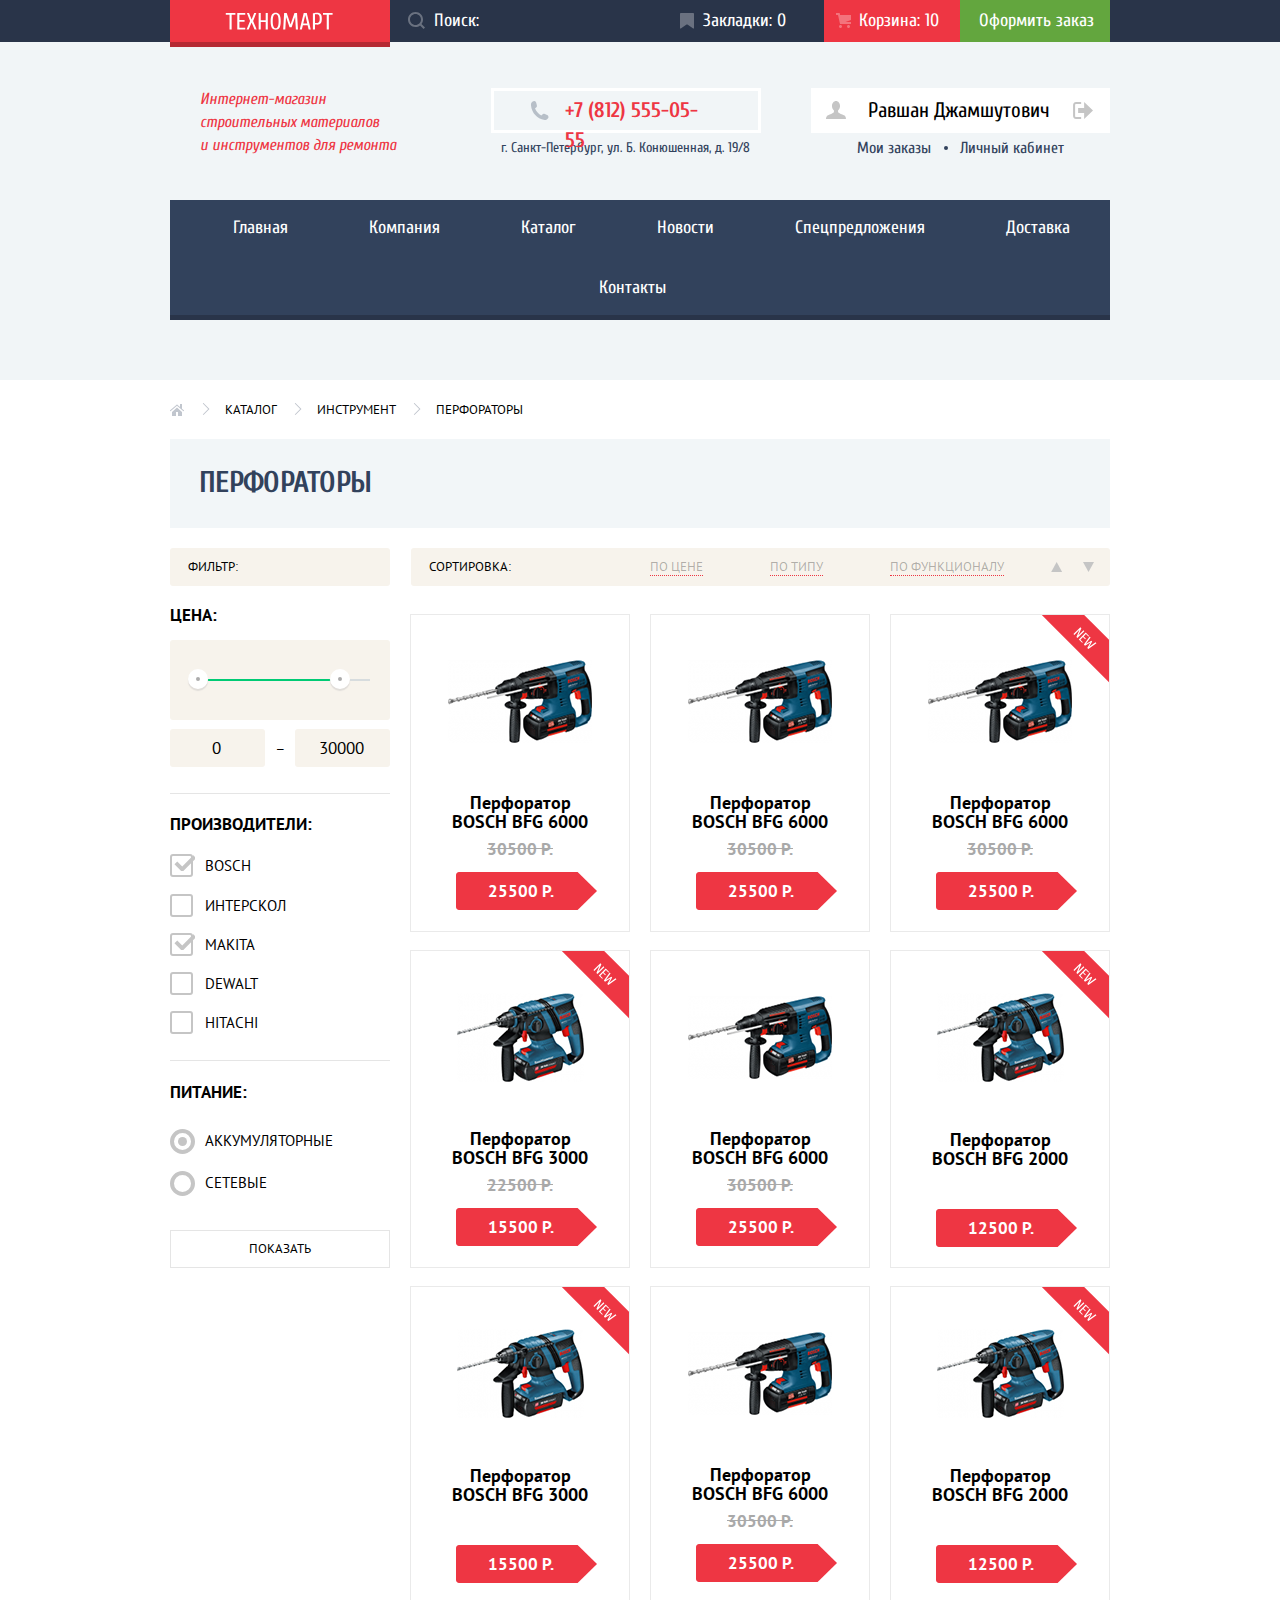
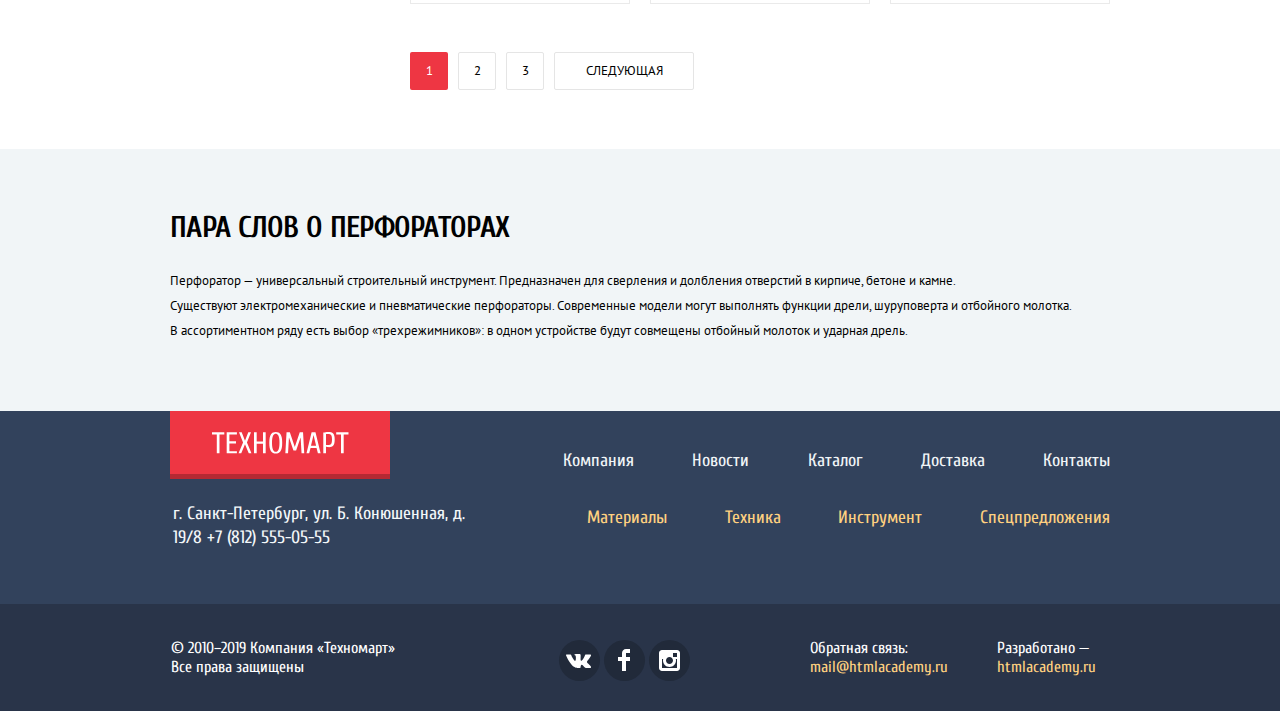
==== commit 4a1616db: "Сайт" ====
--- a/catalog.html
+++ b/catalog.html
@@ -22,7 +22,6 @@
                 <label for="btn-search" aria-label="Поиск"></label>
             </form>
 
-
             <div class="order-menu">
               <a class="order-bookmarks" href="#">Закладки:
                 <span>0</span>
@@ -46,40 +45,40 @@
               <p class="address">г. Санкт-Петербург, ул. Б. Конюшенная, д. 19/8</p>
             </div>
 
-          <div class="user-block">
-            <ul class="user-navigation visually-hidden">
-              <li class="log-in"><a href="#">Войти</a></li>
-              <li class="sign-up"><a href="#">Регистрация</a></li>
-            </ul>
-
-            <div class="profile">
-              <div class="user-wrap">
-                <a class="user-pic" href="#" title="Профайл"><span class="visually-hidden">Профайл</span></a>
-                <a class="user-link" href="#">Равшан Джамшутович</a>
-                <a class="log-out-pic" href="#" title="Выход из личного кабинета"><span class="visually-hidden">Выход из личного кабинета</span></a>
+            <div class="user-block">
+              <ul class="user-navigation visually-hidden">
+                <li class="log-in"><a href="#">Войти</a></li>
+                <li class="sign-up"><a href="#">Регистрация</a></li>
+              </ul>
+
+              <div class="profile">
+                <div class="user-wrap">
+                  <a class="user-pic" href="#" title="Профайл"><span class="visually-hidden">Профайл</span></a>
+                  <a class="user-link" href="#">Равшан Джамшутович</a>
+                  <a class="log-out-pic" href="#" title="Выход из личного кабинета"><span class="visually-hidden">Выход из личного кабинета</span></a>
+                </div>
+                <ul class="user-menu">
+                  <li class="orders">
+                    <a href="#">Мои заказы</a>
+                  </li>
+                  <li>
+                    <a href="#">Личный кабинет</a>
+                  </li>
+                </ul>
               </div>
-              <ul class="user-menu">
-                <li class="orders">
-                  <a href="#">Мои заказы</a>
-                </li>
-                <li>
-                  <a href="#">Личный кабинет</a>
-                </li>
+            </div>
+
+            <nav class="main-navigation">
+              <ul class="site-navigation">
+                <li><a href="index.html">Главная</a></li>
+                <li><a href="#">Компания</a></li>
+                <li><a href="catalog.html">Каталог</a></li>
+                <li><a href="#">Новости</a></li>
+                <li><a href="#">Спецпредложения</a></li>
+                <li><a href="#">Доставка</a></li>
+                <li><a href="#">Контакты</a></li>
               </ul>
-            </div>
-          </div>
-
-          <nav class="main-navigation">
-            <ul class="site-navigation">
-              <li><a href="index.html">Главная</a></li>
-              <li><a href="#">Компания</a></li>
-              <li><a href="catalog.html">Каталог</a></li>
-              <li><a href="#">Новости</a></li>
-              <li><a href="#">Спецпредложения</a></li>
-              <li><a href="#">Доставка</a></li>
-              <li><a href="#">Контакты</a></li>
-            </ul>
-          </nav>
+            </nav>
           </div>
         </section>
     </header>
@@ -359,21 +358,21 @@
           </a>
 
           <ul class="footer-site-nav">
-              <li>
-                <a href="#">Компания</a>
-              </li>
-              <li>
-                <a href="#">Новости</a>
-              </li>
-              <li>
-                <a href="catalog.html">Каталог</a>
-              </li>
-              <li>
-                <a href="#">Доставка</a>
-              </li>
-              <li>
-                <a href="#">Контакты</a>
-              </li>
+            <li>
+              <a href="#">Компания</a>
+            </li>
+            <li>
+              <a href="#">Новости</a>
+            </li>
+            <li>
+              <a href="catalog.html">Каталог</a>
+            </li>
+            <li>
+              <a href="#">Доставка</a>
+            </li>
+            <li>
+              <a href="#">Контакты</a>
+            </li>
           </ul>
 
           <p class="footer-contacts">
@@ -446,6 +445,6 @@
       <button class="pop-up-close" type="button" aria-label="Закрыть окно"></button>
     </section>
 
-    <script src="js/cart.min.js"></script>
+    <script src="js/cart.min.js.js"></script>
   </body>
 </html>
--- a/css/style.min.css
+++ b/css/style.min.css
@@ -1 +1 @@
-@keyframes bounce{0%{transform:translateY(-2000px)}70%{transform:translateY(30px)}90%{transform:translateY(-10px)}to{transform:translateY(0)}}@keyframes shake{0%,to{transform:translateX(0)}10%,30%,50%,70%,90%{transform:translateX(-10px)}20%,40%,60%,80%{transform:translateX(10px)}}:root{--basic-red: #EE3643;--basic-green: #63A63E;--basic-grey: #3D546F;--basic-darkgrey: #32425C;--basic-darksea: #293449;--basic-greylight: #C5C5C5;--basic-background: #F1F5F7;--basic-white: #FFFFFF;--basic-black: #000000;--white-base-active: rgba(255, 255, 255, 0.5);--features-background: rgba(255, 255, 255, 0.3);--features-hover: rgba(197, 197, 197, 0.3);--features-active: rgba(169, 169, 169, 0.3);--special-darkblue: #161D29;--special-yellow: #FFBF47;--special-blue: #3BBCE3;--special-lilac: #DC91D8;--special-greenlight: #8ED78F;--special-yellowlight: #FFD180;--special-success: #5FBB2D;--special-warning: #FFC047;--special-error: #BA2732;--special-darkred: #CA2C37;--special-lightgrey: #EAEAEA;--special-superlightgrey: #F3F7F9;--special-extralightgrey: #F2F6F8;--special-filter: #F7F3EC;--special-oldprice: #A9A9A9;--special-green: #367315;--special-darkgreen: #518534;--special-grey: #e5e5e5;--special-lightgreen: #8ED78F;--special-popular: #F9F5F0;--special-red: #FF5357;--special-popup: #F4F4F4;--special-font: #A9A9A9;--special-socials: #212A3A;--filter-scale: #D7DCDE;--filter-bar: #00CA74;--filter-toggle: #ABABAB;--filter-toggle-shadow: #E0DDD9;--filter-box: #B5B5B5}body{min-width:960px;margin:0;padding:0;font-family:Cuprum,Arial,sans-serif;font-size:14px;line-height:24px;font-weight:400;color:var(--basic-black)}a{text-decoration:none}img{max-width:100%;height:auto}.page{height:100%}.page-body{min-height:100%;display:grid;grid-template-rows:min-content 1fr min-content;align-content:start}.container{width:940px;margin:0 auto;padding:0 10px}.button{font-size:14px;line-height:18px;background-color:var(--basic-red);text-align:center;text-transform:uppercase;color:var(--basic-white)}.buttons{cursor:pointer}.btn-hover:hover{background-color:var(--special-darkred)}.button:active{background-color:var(--special-error)}.visually-hidden:not(:focus):not(:active),input[type=checkbox].visually-hidden,input[type=radio].visually-hidden{position:absolute;width:1px;height:1px;margin:-1px;border:0;padding:0;white-space:nowrap;clip-path:inset(100%);clip:rect(0 0 0 0);overflow:hidden}.header{background-color:var(--basic-background)}.header-order{width:100%;height:42px;font-size:18px;line-height:24px;background-color:var(--basic-darksea);margin-bottom:46px}.header-order .container{display:grid;grid-template-columns:220px 270px 1fr}.main-header-logo{height:18px;padding:12px 57px 17px 55px;background-color:var(--basic-red);box-shadow:inset 0 -5px 0 rgba(0,0,0,.24)}.search-form{display:flex;flex-direction:row-reverse;width:270px;height:42px}.search-form input{width:228px;font:inherit;background-color:transparent;border:0}.search-form label{position:relative;width:42px;height:42px}.search-form input::-moz-placeholder{opacity:1}.search-form input::placeholder{color:var(--basic-white)}.search-form input:focus,.search-form input:focus+label{outline:0;background-color:var(--basic-white);color:var(--basic-black)}.search-form label::before{content:"";position:absolute;width:17px;height:17px;background-image:url(../img/icon-search.svg);background-repeat:no-repeat;background-position:0 0;top:12px;left:18px;opacity:.3}.order-bookmarks:hover::before,.order-cart:hover::before,.search-form label:hover::before{opacity:1}.order-bookmarks:active::before,.order-cart:active::before,.search-form label:active::before{opacity:.3}.search-form input:focus+label::before{background-image:url(../img/icon-search-red.svg);opacity:1}.order-menu{display:grid;grid-template-columns:1fr 1fr 1fr;height:42px}.order-menu a{height:24px;padding-top:9px;padding-bottom:9px;color:var(--basic-white)}.order-menu a:active{color:var(--white-base-active);background-color:var(--special-darkblue)}.order-bookmarks,.order-cart{position:relative;padding-left:43px}.order-bookmarks::before{width:14px;height:16px;background-image:url(../img/icon-bookmark.svg);top:13px;left:20px;opacity:.3}.order-cart{padding-left:49px}.order-bookmarks::before,.order-cart::before,.phone-number a::before{content:"";position:absolute;background-repeat:no-repeat;background-position:0 0}.order-cart::before{width:15px;height:15px;background-image:url(../img/icon-cart.svg);top:13px;left:26px;opacity:.3}.order-button{width:115px;padding-right:16px;padding-left:19px}.order-button:hover{background-color:var(--special-success)}.order-button,.order-menu .order-button:active{background-color:var(--basic-green)}.product-in{background-color:var(--basic-red)}.order-bookmarks,.order-cart{display:flex}.order-menu span{margin-left:5px}.header-content{display:flex;flex-wrap:wrap;justify-content:space-between}.caption{width:197px;height:71px;font-size:16px;font-style:italic;font-weight:400;line-height:23px;color:var(--basic-red);padding:0;margin:0 0 40.5px 30px}.contacts,.phone-number{padding:0;margin:0 0 0 43px;box-sizing:border-box}.phone-number{width:270px;height:45px;border:3px solid var(--basic-white);margin:0}.phone-number a{position:relative;display:block;width:151px;font-weight:700;font-size:21px;line-height:30px;color:var(--basic-red);margin:0;padding:4px 42px 5px 71px}.phone-number a::before{width:19px;height:19px;background-image:url(../img/icon-phone.svg);top:10px;left:36px}.address{color:var(--basic-darkgrey);font-size:14px;text-align:center;margin:3px 0 0;padding:0}.user-block{position:relative;width:299px;display:flex;justify-content:flex-end}.user-navigation{display:flex;align-items:center;height:45px;margin:0;padding:0;list-style:none}.log-in{width:121px;margin-right:10px}.sign-up{width:150px}.log-in a{position:relative;padding:12px 27px 12px 45px}.log-in a::before{height:17px;top:14px;left:19px}.log-in a:hover::before{background-image:url(../img/icon-login-darkgrey.svg)}.log-in a::before,.log-in a:active::before{background-image:url(../img/icon-login.svg)}.sign-up a{padding:12px 24px}.user-navigation a{display:block;color:var(--basic-black);font-size:21px;line-height:21px;text-align:center;background-color:var(--basic-white)}.user-navigation a:hover{color:var(--basic-red)}.profile a:active,.user-navigation a:active{color:var(--basic-greylight)}.profile,.user-wrap a{display:flex;align-items:center}.profile{position:absolute;width:299px;height:70px;flex-direction:column;top:0;left:0}.user-wrap{width:299px;height:45px;display:flex;justify-content:space-between;background-color:var(--basic-white)}.user-wrap a{font-size:21px;line-height:21px;color:var(--basic-black);text-align:center}.log-out-pic,.user-pic{position:relative}.log-in a::before,.log-out-pic::before,.user-pic::before{content:"";position:absolute;width:20px;background-repeat:no-repeat;background-position:0 0}.user-pic::before{height:18px;top:13px;left:15px}.user-pic:hover::before{background-image:url(../img/icon-user-darkgrey.svg)}.user-pic::before,.user-pic:active::before{background-image:url(../img/icon-user.svg)}.log-out-pic::before{height:17px;top:14px;right:17px}.log-out-pic:hover::before{background-image:url(../img/icon-logout-darkgrey.svg)}.log-out-pic::before,.log-out-pic:active::before{background-image:url(../img/icon-logout.svg)}.user-link,.user-menu{padding:0;margin:0}.user-menu{list-style:none;display:flex;flex-wrap:wrap;align-items:flex-end}.user-menu a{font-size:16px;line-height:18px;text-align:center;vertical-align:bottom;color:var(--basic-darkgrey)}.user-menu a:hover{color:var(--basic-red)}.user-menu a:active{color:var(--basic-greylight)}.orders{position:relative;padding-right:29px}.orders::after,.site-navigation{background-color:var(--basic-darkgrey)}.orders::after{content:"";position:absolute;width:4px;height:4px;background-position:0 0;border-radius:50%;top:13px;left:87px}.orders:hover::after{background-color:var(--basic-red)}.orders:active::after{background-color:var(--basic-greylight)}.site-navigation{display:flex;flex-wrap:wrap;justify-content:space-around;align-content:stretch;width:940px;margin:0 0 60px;padding:0;min-height:60px;list-style:none;box-shadow:inset 0 -5px 0 var(--basic-darksea)}.site-navigation a{color:var(--basic-white);padding:16px 29px 20px;font-size:18px;display:block;align-items:center}.site-navigation li:first-of-type a{padding-left:52px}.site-navigation li:last-of-type a{padding-right:45px}.site-navigation a:hover{background-color:var(--basic-darksea)}.site-navigation a:active{color:var(--white-base-active)}.features{height:409px;margin-top:59px;margin-bottom:59px;display:grid;grid-template-columns:1fr 1fr 1fr;grid-template-rows:1fr 1fr 1fr;gap:20px}.features-item{display:flex;flex-direction:column;justify-content:space-between;padding-left:22px;padding-bottom:22px;padding-top:20px}.features-item h3{font-size:24px;line-height:30px;color:var(--basic-white);padding:0;margin:0}.features-item a,.slider figcaption{text-transform:uppercase;color:var(--basic-white)}.features-item a{width:135px;height:38px;font-size:14px;line-height:18px;background-color:var(--features-background);display:flex;justify-content:center;align-items:center}.features-item a:hover{background-color:var(--features-hover)}.features-item a:active{background-color:var(--features-active)}.materials{background-color:var(--special-yellow);position:relative}.features-delivery::after,.materials::after,.sale::after,.technics::after,.tools::after{content:"";position:absolute;width:44px;height:65px;background-image:url(../img/icon-can.svg);background-repeat:no-repeat;background-position:0 0;top:31px;left:213px}.sale,.technics,.tools{background-color:var(--special-blue);position:relative}.features-delivery::after,.sale::after,.technics::after,.tools::after{width:75px;height:61px;background-image:url(../img/icon-drill.svg);top:34px;left:194px}.sale,.technics{background-color:var(--special-lilac)}.features-delivery::after,.sale::after,.technics::after{width:78px;height:62px;background-image:url(../img/icon-agrimotor.svg);top:31px;left:191px}.sale{background-color:var(--special-lightgreen)}.features-delivery::after,.sale::after{width:59px;height:72px;background-image:url(../img/icon-cart2.svg);top:26px;left:196px}.features-delivery{background-color:var(--special-warning);position:relative}.features-delivery::after{width:78px;height:63px;background-image:url(../img/icon-truck.svg);top:32px;left:191px}.slider{position:relative;grid-column:1/3;grid-row:2/4;margin:0;padding:0}.slider-item{position:absolute;padding:0;margin:0;transition:.1s}.gallery-button{position:absolute;top:122px;width:22px;height:40px;background:0 0;border:0;cursor:pointer}.gallery-button-back,.gallery-button-next{left:24px;background-image:url(../img/icon-left.svg)}.gallery-button-next{left:578px;transform:rotate(180deg)}.slider figcaption{position:absolute;width:596px;height:81px;font-size:36px;font-weight:600;line-height:36px;padding-top:23px;padding-left:24px;background-color:rgba(0,0,0,.25)}.slider .button,.slider p{position:absolute;left:24px}.slider p{top:47px;font-size:18px;line-height:24px;color:var(--basic-white)}.slider .button{top:201px;padding:11px 46px 9px}.slider-indicators{position:absolute;display:flex;width:30px;justify-content:space-between;top:220px;left:295px;list-style:none;margin:0;padding:0}.indicator-item{position:relative;width:10px}.indicator-item::before,.slider-indicators .current::after{content:"";position:absolute;width:10px;height:10px;background-color:var(--basic-white);border-radius:50%}.slider-indicators .current::after{width:6px;height:6px;top:2px;left:2px;background-color:var(--basic-red)}.popular{margin-bottom:70px}.brand-list,.popular-products .catalog-list{display:grid;grid-template-columns:1fr 1fr 1fr 1fr;gap:20px}.popular-nav{position:relative;display:flex;justify-content:space-between;align-content:center;align-items:center;background-color:var(--special-popular);margin-bottom:20px;padding-top:30px;padding-bottom:29px;padding-left:28px}.popular-nav h2{font-weight:400;color:var(--basic-darkgrey);padding:0}.title{font-size:30px;line-height:30px;text-transform:uppercase;margin:0}.popular-nav a{position:absolute;width:144px;padding:11px 24px 9px;left:734px}.brand-item,.brand-item a{height:145px;display:flex;justify-content:center;align-items:center}.brand-item a{width:100%;height:100%}.brand-item:active{opacity:.5}.services{width:100%;height:522px;margin:0;padding:0;background-color:var(--basic-background)}.services .container{position:relative;padding-top:64px}.services .title{letter-spacing:-.7px}.services p{font-family:"PT Sans",Arial;font-size:13px;line-height:25px;color:var(--basic-black);padding:0;margin:0}.services-info p{margin-top:25px}.services-menu,.services-menu li{width:240px;display:flex;justify-content:flex-start}.services-menu{position:relative;list-style:none;flex-direction:column;margin-top:69px;padding:0}.services-menu::after{content:"";position:absolute;width:10px;height:279px;background-image:url(../img/line.png);background-repeat:no-repeat;background-position:0 0;top:-40px;left:230px}.services-menu li{align-content:center}.services-btn{width:240px;font-size:21px;line-height:30px;font-weight:700;color:var(--basic-white);background-color:var(--basic-darkgrey);box-shadow:0 1px 0 #293449,inset 0 1px 0 #405069;border:0;text-align:left;padding-left:22px;padding-top:14.5px;padding-bottom:17.5px}.services-btn:hover{background-color:var(--basic-darksea)}.services-btn:focus{color:var(--basic-darkgrey);background-color:var(--basic-white);box-shadow:0 1px 0 #fff,inset 0 1px 0 #fff;outline:0}.info li::before,.services-slide{position:absolute;width:628px;left:330px;top:235px}.services-slide .services-slide-caption{padding:0;color:var(--basic-darkgrey)}.delivery,.guarantee,.info li{position:relative}.delivery p{margin-top:30px}.delivery::after,.guarantee::after{content:"";position:absolute;width:468px;height:261px;background-image:url(../img/delivery.svg);background-repeat:no-repeat;background-position:0 0;top:22.5px;left:151px}.guarantee{top:0}.guarantee p{margin-top:24.5px}.guarantee::after{width:389px;height:283px;background-image:url(../img/guarantee.svg);top:0;left:238px}.credit,.credit::after{position:relative;top:0;height:285px}.credit::after{content:"";position:absolute;width:465px;background-image:url(../img/credit.svg);background-repeat:no-repeat;background-position:0 0;left:165px}.credit p{margin-top:28px}.credit a{display:block;width:195px;font-size:14px;line-height:18px;text-align:center;text-transform:uppercase;color:var(--basic-white);background-color:var(--special-red);padding-top:10px;padding-bottom:10px;border-radius:3px;margin-top:26.5px}.info{display:flex;justify-content:space-between;margin-bottom:70px;padding-top:70px}.info ul{padding:0;margin:1px 0 0;list-style:none;font-size:18px;line-height:24px}.info li{margin-bottom:12px;padding-left:37px}.info li::before{content:"";width:25px;border-bottom:2px solid var(--basic-red);left:0;top:10px}.info li:first-of-type::before{top:14px}.info li:nth-of-type(2)::before{top:12px}.info p{font-family:"PT Sans",Arial;font-size:13px;line-height:24px}.info .info-map{width:181px;height:49px;margin-bottom:31px}.info .title{letter-spacing:-.7px;color:var(--basic-black);margin-bottom:24px}.about-company{width:478px}.info .paragraph-1{margin:0 0 25px}.info .paragraph-2{margin:0;line-height:25px}.about-company .button,.map .button{display:flex;flex-wrap:wrap;justify-content:center;align-items:center}.about-company .button{width:142px;padding:11px 40px 9px 38px;margin-top:20px}.map{width:300px}.image-map{display:block;height:158px;margin-bottom:25px}.map .button{padding-top:11px;padding-bottom:9px}.footer{background-color:var(--basic-darkgrey)}.footer-nav{display:grid;grid-template-columns:min-content 1fr;grid-template-rows:95px 98px;margin:0}.footer-nav ul{list-style:none;font-size:18px}.footer-logo{height:23px;width:138px;padding:20px 41px 25px;margin:0;background-color:var(--basic-red);box-shadow:inset 0 -5px 0 rgba(0,0,0,.24)}.footer-logo:active{background-color:var(--special-error)}.footer-contacts,.footer-contacts a{color:var(--special-superlightgrey);padding:0}.footer-contacts{width:325px;font-size:18px;line-height:24px;vertical-align:middle;margin:-4px 0 0 3px}.footer-contacts a{margin:0}.footer-catalog-nav,.footer-site-nav{display:flex;flex-wrap:wrap;justify-content:space-between;align-content:center;margin:5px 0 0;padding:0 0 0 67px}.footer-site-nav a{color:var(--basic-background)}.footer-catalog-nav{align-content:flex-start;margin:0;padding:0 0 0 89px}.copy-right a,.footer-catalog-nav a{color:var(--special-yellowlight)}.footer-catalog-nav a:hover,.footer-site-nav a:hover{text-decoration:underline}.footer-catalog-nav a:active,.footer-site-nav a:active{opacity:.5;text-decoration:none}.footer-wrapper{width:100%;background-color:var(--basic-darksea)}.footer-info,.social-list{display:flex;flex-wrap:wrap;padding:0}.footer-info{height:107px;font-size:16px;line-height:18px;color:var(--basic-white);margin:0;justify-content:space-between;align-items:center}.footer-info>p{margin:1px 0 0 1px;line-height:19px}.social-list{min-width:134px;list-style:none;justify-content:center;align-content:center;margin:6px 0 0 61px}.copy-right,.social-btn{display:flex;align-items:center}.social-btn{position:relative;justify-content:center;width:41px;height:41px;color:inherit;background-color:var(--special-socials);border-radius:50%;margin-right:4px}.social-list .fb::after,.social-list .insta::after,.social-list .vk::after{content:"";position:absolute;width:26px;height:15px;background-image:url(../img/icon-vk.svg);background-repeat:no-repeat;background-position:0 0}.social-list .fb::after,.social-list .insta::after{width:12px;height:22px;background-image:url(../img/icon-fb.svg)}.social-list .insta::after{width:21px;height:21px;background-image:url(../img/icon-insta.svg)}.social-btn:active,.social-btn:hover{background-color:var(--basic-red)}.copy-right{width:286px;justify-content:space-between;margin:0;padding:0 14px}.copy-right a{text-align:center;vertical-align:middle;padding:0;margin:0}.copy-right a:hover{text-decoration:underline}.copy-right a:active{text-decoration:none;color:var(--basic-red)}.catalog{display:grid;grid-template-columns:220px 1fr;gap:20px;align-content:start;margin-top:21px;margin-bottom:59px}.bread-crumbs{grid-column:1/-1;width:357px;display:flex;justify-content:space-between;list-style:none;font-size:13px;line-height:18px;margin:0;padding:0}.bread-crumbs li{position:relative;padding:0 40px 0 0;margin:0}.to-home a{width:14px;height:12px;padding-right:15px;background-image:url(../img/icon-home.svg);background-repeat:no-repeat;background-position:0 3px}.bread-crumbs li:not(:last-of-type)::after{content:"";position:absolute;width:8px;height:12px;background-image:url(../img/icon-right-small.svg);background-repeat:no-repeat;background-position:0 -1px;right:15px;top:2px}.bread-crumbs a,.catalog h2{text-transform:uppercase;color:var(--basic-black)}.bread-crumbs a:hover{color:var(--basic-red)}.catalog h2{grid-column:1/-1;font-size:30px;line-height:30px;letter-spacing:-.7px;color:var(--basic-darkgrey);background-color:var(--special-extralightgrey);margin:0;padding-top:29px;padding-bottom:30px;padding-left:29px}.bread-crumbs a,.catalog-filter,.catalog-sort{font-family:"PT Sans",Arial}.catalog-filter{width:220px}.catalog-filter fieldset{padding:0;margin:0;border:0}.catalog-filter legend,.filter-caption{font-size:17px;line-height:30px;font-weight:700;text-transform:uppercase}.filter-caption{padding-top:10px;padding-bottom:10px;padding-left:18px;margin:0;font-size:13px;font-weight:400;line-height:18px;color:var(--basic-black)}.filter-background{background-color:var(--special-filter);border-radius:3px}.catalog-filter ul{margin:0;padding:0;list-style:none;line-height:19px}.catalog-filter li{height:19px}.filter-option label{font-size:15px;text-transform:uppercase;position:relative;display:block;cursor:pointer;user-select:none}.catalog-filter .filter-price{position:relative;margin-top:14px;margin-bottom:42px}.range-filter{width:220px;margin-top:10px}.range-controls{position:relative;height:41px;margin-bottom:9px;padding-top:39px;padding-right:20px;padding-left:20px;background-color:var(--special-filter);border-radius:3px}.range-controls .scale{height:2px;background:var(--filter-scale)}.range-controls .bar{width:80%;height:2px;background:var(--filter-bar)}.range-controls .toggle{position:absolute;top:29px;left:0;width:4px;height:4px;padding:0;border:8px solid var(--basic-white);background-color:var(--filter-toggle);border-radius:50%;box-shadow:0 2px 1px 0 var(--filter-toggle-shadow);cursor:pointer}.range-controls .toggle-min{left:18px}.range-controls .toggle-max{left:160px}.price-controls{display:flex;justify-content:space-between}.price-controls input{width:82px;padding:8px 0 8px 13px;text-align:center;vertical-align:middle;font-family:inherit;font-size:17px;line-height:22px;border:0;border-radius:3px;background:var(--special-filter)}.price-controls .dash{width:30px;font-size:16px;text-align:center}.catalog-filter .filter-price::after{content:"";position:absolute;bottom:-27px;width:220px;height:1px;background:rgba(0,0,0,.1);background-position:0 0}.brand legend{margin-bottom:17.5px}.filter-option{margin-bottom:20px;margin-left:35px}.filter-option:first-of-type{margin-bottom:20.5px}.filter-input-checkbox+label::before{content:"";position:absolute;left:-35px;top:-2px;width:19px;height:19px;border:2px solid var(--basic-greylight);border-radius:3px}.filter-input-checkbox:checked+label::after{content:"";position:absolute;top:-1px;left:-31px;width:21px;height:16px;background-image:url(../img/icon-tick.svg);background-repeat:no-repeat;background-position:0 0}.catalog-filter .brand{position:relative;margin-bottom:25px}.catalog-filter .brand::after{content:"";position:absolute;bottom:-9px;width:220px;height:1px;background:rgba(0,0,0,.1);background-position:0 0}.supply legend{margin-bottom:24px}.supply .filter-option:first-of-type{margin-bottom:23px}.filter-input-radio+label::before{content:"";position:absolute;left:-35px;top:-1px;width:17px;height:17px;border:4px solid var(--basic-greylight);border-radius:50%}.filter-input-radio:checked+label::after{content:"";position:absolute;top:7px;left:-27px;width:9px;height:9px;background-color:var(--basic-greylight);border-radius:50%}.filter-input-checkbox:hover+label::before,.filter-input-radio:hover+label::before{border-color:var(--filter-box)}.filter-input-radio:hover+label::after{background-color:var(--filter-box)}.filter-input-checkbox:focus+label::before,.filter-input-radio:focus+label::before{border-color:var(--filter-box)}.filter-input-checkbox:disabled+label,.filter-input-radio:disabled+label{opacity:.4}.filter-btn{width:220px;height:38px;text-align:center;vertical-align:middle;text-transform:uppercase;font-size:13px;line-height:18px;background:0 0;border:1px solid var(--special-grey);margin-top:18px;cursor:pointer}.filter-btn:hover{border-color:var(--basic-red)}.catalog-sort,.catalog-sort ul{display:flex;justify-content:space-between}.catalog-sort{position:relative;margin-bottom:28px;margin-left:1px}.catalog-sort ul{width:354px;list-style:none;font-size:13px;line-height:18px;text-transform:uppercase;align-items:center;padding:0;margin:0 106px 0 0}.catalog-sort a{color:rgba(0,0,0,.3);border-bottom:1px dotted var(--basic-red)}.catalog-sort a:hover{color:var(--basic-black);border-bottom:1px solid var(--basic-red)}.catalog-sort a:active{color:var(--basic-red);border-bottom:none}.btn-triangle{position:absolute;width:11px;height:10px;background:0 0;margin:0;padding:0;border:0}.btn-triangle-down{top:14px;left:672px;background-image:url(../img/icon-down-grey.svg)}.btn-triangle-up{top:14px;left:640px;background-image:url(../img/icon-up-grey.svg)}.btn-triangle-down:hover{background-image:url(../img/icon-down-black.svg)}.btn-triangle-up:hover{background-image:url(../img/icon-up-black.svg)}.btn-triangle-down:active,.btn-triangle-down:focus{background-image:url(../img/icon-down-red.svg)}.btn-triangle-up:active,.btn-triangle-up:focus{background-image:url(../img/icon-up-red.svg)}.brand-list,.catalog-list{padding:0;list-style:none}.brand-list{margin:0}.catalog-list{display:grid;grid-template-columns:1fr 1fr 1fr;column-gap:20px;row-gap:18px;margin:0 0 48px}.brand-item,.catalog-item{border:1px solid var(--special-lightgrey);font-family:"PT Sans",Arial;text-align:center;box-sizing:border-box}.catalog-item,.catalog-item p{display:flex;align-items:center}.catalog-item{position:relative;height:318px;flex-direction:column;padding:5px 0 20px;margin:0}.catalog-image{width:184px;height:164px;display:flex;justify-content:center;align-items:center;padding:0;margin:0}.catalog-item h3,.catalog-item>a,.price{font-size:18px;line-height:20px;padding:0}.catalog-item>a{width:157px;color:var(--basic-black);margin:8px 0 0}.catalog-item h3,.price{margin:0}.catalog-item span{margin-top:7px}.catalog-item p{width:141px;height:38px;margin-left:44.5px;margin-top:15px;padding:0 0 0 32px;color:var(--basic-white);background-image:url(../img/price-red-button.svg);background-repeat:no-repeat}.price{font-size:17px;line-height:18px;text-transform:uppercase;font-weight:700}.old-price{color:var(--special-oldprice);text-decoration-line:line-through}.catalog-item .common-price{margin-top:39px}.hover{display:none;height:318px;font-family:Cuprum,Arial;position:absolute;top:38px;left:41px}.hover .buy-btn{position:relative;width:135px;font-size:14px;color:var(--basic-white);background-color:var(--basic-green);box-shadow:inset 0 -3px 0 var(--special-green);border-radius:3px;margin-bottom:10px}.hover .buy-btn::before,.new::before{content:"";position:absolute;background-repeat:no-repeat;background-position:0 0}.hover .buy-btn::before{width:15px;height:15px;background-image:url(../img/icon-cart.svg);top:10px;left:18px;opacity:.3}.hover .buy-btn:hover{background-color:var(--special-success)}.hover .buy-btn:active{background-color:var(--special-darkgreen)}.btn-in-bookmarks,.hover .buy-btn,.pagination-item a{height:38px;line-height:18px;text-transform:uppercase;display:flex;justify-content:center;align-items:center}.btn-in-bookmarks{width:135px;font-size:14px;color:var(--basic-darkgrey);background:0 0;border:3px solid var(--basic-green);border-radius:3px;cursor:pointer}.btn-in-bookmarks:hover{border-color:var(--basic-darkgrey)}.btn-in-bookmarks:active{opacity:.5}.brand-item:hover,.catalog-item:hover{box-shadow:0 4px 20px rgba(0,0,0,.15)}.catalog-item:hover img{display:none}.catalog-item:hover .hover{display:block}.new{position:relative}.new::before{width:70px;height:70px;background-image:url(../img/new-product.svg);top:0;right:0}.pagination{list-style:none;display:flex;flex-wrap:wrap;justify-content:flex-start;padding:0;margin:0}.pagination-item a{width:38px;font-family:"PT Sans",Arial;font-size:13px;color:var(--basic-black);margin-right:10px;border:1px solid var(--special-grey);border-radius:2px;box-sizing:border-box}.pagination-item:last-of-type a{width:140px}.pagination-item a:hover{border-color:var(--basic-greylight)}.pagination-item a:active{border-color:var(--basic-red)}.current-page a{color:var(--basic-white);background-color:var(--basic-red);border:0}.about-products{width:100%;margin:0;padding:64px 0 68px;background-color:var(--basic-background)}.about-products h2{font-size:30px;line-height:30px;letter-spacing:-.7px;text-transform:uppercase;padding:0;margin:0 0 25px}.about-products p{margin:0;padding:0;font-family:"PT Sans",Arial;font-size:13px;line-height:25px}.pop-up{position:fixed;display:none;top:0;right:0;bottom:0;left:0;margin:auto;background-color:var(--basic-white);box-shadow:0 4px 20px rgba(0,0,0,.15);border-top:7px solid var(--basic-red)}.pop-up-write{width:620px;height:430px;box-sizing:border-box}.pop-up-write label{font-size:18px;line-height:24px;font-weight:700}.write-us-form{position:relative;display:flex;flex-wrap:wrap;justify-content:space-between;padding:40px 80px 37px}.write-us-form::after{content:"";position:absolute;width:620px;height:112px;background:var(--special-popup);top:311px;left:0}.write-us-field{margin:0}.write-us-field:not(:last-of-type){display:flex;flex-wrap:wrap;justify-content:space-between;width:220px}.write-us-form input[type=email],.write-us-form input[type=text]{box-sizing:border-box;width:220px;height:38px}.write-us-field input[type=email],.write-us-field input[type=text],.write-us-field textarea{font-family:"PT Sans",Arial;font-size:13px;line-height:24px;border:2px solid var(--basic-greylight);border-radius:2px;margin-top:10px;padding-left:10px}.write-us-field input::placeholder,.write-us-field textarea::placeholder{color:var(--special-font)}.write-us-field textarea{width:460px;height:114px;box-sizing:border-box;padding-top:4.5px}.write-us-field:last-of-type{margin-top:13px}.btn-wrap,.pop-up-write .btn-order-placement{width:100%;display:flex;justify-content:center;align-items:center}.btn-wrap{padding:0;margin:66px 0 0;z-index:1}.pop-up-write .btn-order-placement{height:38px}.buttons{font-size:14px;line-height:18px;text-align:center;text-transform:uppercase;color:var(--basic-white);background-color:var(--basic-red);border:0}.btn-order-placement:active{background-color:var(--special-error)}.pop-up-close{position:absolute;top:14px;right:10px;width:21px;height:21px;background-color:transparent;border:0;cursor:pointer}.pop-up-close::after,.pop-up-close::before{content:"";position:absolute;top:8.5px;left:-3px;width:27px;height:4px;background-color:var(--basic-red);border-radius:2px}.pop-up-close::before{transform:rotate(45deg)}.pop-up-close::after{transform:rotate(-45deg)}.pop-up-cart,.pop-up-map{width:943px;height:449px;box-sizing:border-box}.pop-up-map img{height:449px}.pop-up-map p{position:absolute;top:0;left:0;z-index:1;margin:0}.pop-up-map iframe{position:relative;z-index:2;border:0}.pop-up-map .pop-up-close{top:10px;z-index:3}.pop-up-cart{width:620px;height:281.5px}.pop-up-cart p{position:relative;font-size:24px;line-height:30px;font-weight:700;text-align:center;padding:0;margin:67px 0 0}.pop-up-cart p::before{content:"";position:absolute;width:66px;height:66px;background-image:url(../img/icon-mark.svg);background-repeat:no-repeat;background-position:0 0;top:-19.5px;left:81px}.pop-up-cart .btn-wrap{width:620px;height:112px;margin:66px 0 0;background:var(--special-popup)}.pop-up-cart .buttons{display:flex;justify-content:center;width:192px;padding-top:11px;padding-bottom:9px}.pop-up-cart .btn-order-placement{margin-right:5px;margin-left:114px}.pop-up-cart .btn-continue-shopping{background-color:var(--basic-white);color:var(--basic-black);margin-right:112px;margin-left:5px}.pop-up-cart .pop-up-close{top:11px;right:11px}.pop-up-show{display:block;animation:bounce .6s}.pop-up-error{animation:shake .6s}+@keyframes bounce{0%{transform:translateY(-2000px)}70%{transform:translateY(30px)}90%{transform:translateY(-10px)}to{transform:translateY(0)}}@keyframes shake{0%,to{transform:translateX(0)}10%,30%,50%,70%,90%{transform:translateX(-10px)}20%,40%,60%,80%{transform:translateX(10px)}}:root{--basic-red: #EE3643;--basic-green: #63A63E;--basic-grey: #3D546F;--basic-darkgrey: #32425C;--basic-darksea: #293449;--basic-greylight: #C5C5C5;--basic-background: #F1F5F7;--basic-white: #FFFFFF;--basic-black: #000000;--white-base-active: rgba(255, 255, 255, 0.5);--features-background: rgba(255, 255, 255, 0.3);--features-hover: rgba(197, 197, 197, 0.3);--features-active: rgba(169, 169, 169, 0.3);--special-darkblue: #161D29;--special-yellow: #FFBF47;--special-blue: #3BBCE3;--special-lilac: #DC91D8;--special-greenlight: #8ED78F;--special-yellowlight: #FFD180;--special-success: #5FBB2D;--special-warning: #FFC047;--special-error: #BA2732;--special-darkred: #CA2C37;--special-lightgrey: #EAEAEA;--special-superlightgrey: #F3F7F9;--special-extralightgrey: #F2F6F8;--special-filter: #F7F3EC;--special-oldprice: #A9A9A9;--special-green: #367315;--special-darkgreen: #518534;--special-grey: #e5e5e5;--special-lightgreen: #8ED78F;--special-popular: #F9F5F0;--special-red: #FF5357;--special-popup: #F4F4F4;--special-font: #A9A9A9;--special-socials: #212A3A;--filter-scale: #D7DCDE;--filter-bar: #00CA74;--filter-toggle: #ABABAB;--filter-toggle-shadow: #E0DDD9;--filter-box: #B5B5B5;--special-slider-background: #9C8A74}body{min-width:960px;margin:0;padding:0;font-family:Cuprum,Arial,sans-serif;font-size:14px;line-height:24px;font-weight:400;color:var(--basic-black)}a{text-decoration:none}img{max-width:100%;height:auto}.page{height:100%}.page-body{min-height:100%;display:grid;grid-template-rows:min-content 1fr min-content;align-content:start}.container{width:940px;margin:0 auto;padding:0 10px}.button{font-size:14px;line-height:18px;background-color:var(--basic-red);text-align:center;text-transform:uppercase;color:var(--basic-white)}.buttons{cursor:pointer}.btn-hover:hover{background-color:var(--special-darkred)}.button:active{background-color:var(--special-error)}.visually-hidden:not(:focus):not(:active),input[type=checkbox].visually-hidden,input[type=radio].visually-hidden{position:absolute;width:1px;height:1px;margin:-1px;border:0;padding:0;white-space:nowrap;clip-path:inset(100%);clip:rect(0 0 0 0);overflow:hidden}.header{background-color:var(--basic-background)}.header-order{width:100%;height:42px;font-size:18px;line-height:24px;background-color:var(--basic-darksea);margin-bottom:46px}.header-order .container{display:grid;grid-template-columns:220px 270px 1fr}.main-header-logo{height:18px;padding:12px 57px 17px 55px;background-color:var(--basic-red);box-shadow:inset 0 -5px 0 rgba(0,0,0,.24)}.search-form{display:flex;flex-direction:row-reverse;width:270px;height:42px}.search-form input{width:228px;font:inherit;background-color:transparent;border:0}.search-form label{position:relative;width:42px;height:42px}.search-form input::-moz-placeholder{opacity:1}.search-form input::placeholder{color:var(--basic-white)}.search-form input:focus,.search-form input:focus+label{outline:0;background-color:var(--basic-white);color:var(--basic-black)}.search-form label::before{content:"";position:absolute;width:17px;height:17px;background-image:url(../img/icon-search.svg);background-repeat:no-repeat;background-position:0 0;top:12px;left:18px;opacity:.3}.order-bookmarks:hover::before,.order-cart:hover::before,.search-form label:hover::before{opacity:1}.order-bookmarks:active::before,.order-cart:active::before,.search-form label:active::before{opacity:.3}.search-form input:focus+label::before{background-image:url(../img/icon-search-red.svg);opacity:1}.order-menu{width:450px;display:flex}.order-menu a{display:flex;justify-content:center;flex-grow:1;height:24px;padding-top:9px;padding-bottom:9px;color:var(--basic-white)}.order-menu a:active{color:var(--white-base-active);background-color:var(--special-darkblue)}.order-bookmarks,.order-cart{position:relative;padding-right:38px;padding-left:43px}.order-bookmarks::before{width:14px;height:16px;background-image:url(../img/icon-bookmark.svg);top:13px;left:20px;opacity:.3}.order-cart{padding-right:21px;padding-left:35px}.order-bookmarks::before,.order-cart::before,.phone-number a::before{content:"";position:absolute;background-repeat:no-repeat;background-position:0 0}.order-cart::before{width:15px;height:15px;background-image:url(../img/icon-cart.svg);top:13px;left:12px;opacity:.3}.order-button{display:flex;justify-content:center;padding-right:16px;padding-left:19px}.order-button:hover{background-color:var(--special-success)}.order-button,.order-menu .order-button:active{background-color:var(--basic-green)}.product-in{background-color:var(--basic-red)}.order-menu span{margin-left:5px}.header-content{display:flex;flex-wrap:wrap;justify-content:space-between}.caption{width:197px;height:71px;font-size:16px;font-style:italic;font-weight:400;line-height:23px;color:var(--basic-red);padding:0;margin:0 0 40.5px 30px}.contacts,.phone-number{width:270px;box-sizing:border-box;padding:0}.contacts{display:flex;flex-direction:column;align-items:center;margin:0 0 0 43px}.phone-number{height:45px;border:3px solid var(--basic-white);margin:0}.phone-number a{position:relative;display:block;width:151px;font-weight:700;font-size:21px;line-height:30px;color:var(--basic-red);margin:0;padding:4px 42px 5px 71px}.phone-number a::before{width:19px;height:19px;background-image:url(../img/icon-phone.svg);top:10px;left:36px}.address{color:var(--basic-darkgrey);font-size:14px;text-align:center;margin:3px 0;padding:0}.user-block{position:relative;width:299px;display:flex;justify-content:flex-end}.user-navigation{display:flex;align-items:center;height:45px;margin:0;padding:0;list-style:none}.log-in{width:121px;margin-right:10px}.sign-up{width:150px}.log-in a{position:relative;padding:12px 27px 12px 45px}.log-in a::before{height:17px;top:14px;left:19px}.log-in a:hover::before{background-image:url(../img/icon-login-darkgrey.svg)}.log-in a::before,.log-in a:active::before{background-image:url(../img/icon-login.svg)}.sign-up a{padding:12px 24px}.user-navigation a{display:block;color:var(--basic-black);font-size:21px;line-height:21px;text-align:center;background-color:var(--basic-white)}.user-navigation a:hover{color:var(--basic-red)}.profile a:active,.user-navigation a:active{color:var(--basic-greylight)}.profile,.user-wrap a{display:flex;align-items:center}.profile{position:absolute;width:299px;min-height:70px;flex-direction:column;top:0;left:0}.user-wrap{width:299px;min-height:33px;padding-top:6px;padding-bottom:6px;display:flex;flex-wrap:wrap;justify-content:space-between;background-color:var(--basic-white)}.user-wrap a{font-size:21px;line-height:21px;color:var(--basic-black);text-align:center}.log-out-pic,.user-pic{position:relative}.log-in a::before,.log-out-pic::before,.user-pic::before{content:"";position:absolute;width:20px;background-repeat:no-repeat;background-position:0 0}.user-pic::before{height:18px;top:7px;left:15px}.user-pic:hover::before{background-image:url(../img/icon-user-darkgrey.svg)}.user-pic::before,.user-pic:active::before{background-image:url(../img/icon-user.svg)}.log-out-pic::before{height:17px;top:8px;right:17px}.log-out-pic:hover::before{background-image:url(../img/icon-logout-darkgrey.svg)}.log-out-pic::before,.log-out-pic:active::before{background-image:url(../img/icon-logout.svg)}.user-link{width:186px;padding:0;margin:0}.user-menu{display:flex;flex-wrap:wrap;justify-content:center;list-style:none;padding:0;margin:0}.user-menu a{font-size:16px;line-height:18px;text-align:center;vertical-align:bottom;color:var(--basic-darkgrey)}.user-menu a:hover{color:var(--basic-red)}.user-menu a:active{color:var(--basic-greylight)}.orders{position:relative;padding-right:29px}.orders::after,.site-navigation{background-color:var(--basic-darkgrey)}.orders::after{content:"";position:absolute;width:4px;height:4px;background-position:0 0;border-radius:50%;top:13px;left:87px}.orders:hover::after{background-color:var(--basic-red)}.orders:active::after{background-color:var(--basic-greylight)}.site-navigation{display:flex;flex-wrap:wrap;justify-content:space-around;align-content:stretch;width:940px;margin:0 0 60px;padding:0;min-height:60px;list-style:none;box-shadow:inset 0 -5px 0 var(--basic-darksea)}.site-navigation a{color:var(--basic-white);padding:16px 29px 20px;font-size:18px;display:block;align-items:center}.site-navigation li:first-of-type a{padding-left:52px}.site-navigation li:last-of-type a{padding-right:45px}.site-navigation a:hover{background-color:var(--basic-darksea)}.site-navigation a:active{color:var(--white-base-active)}.features{height:409px;margin-top:59px;margin-bottom:59px;display:grid;grid-template-columns:1fr 1fr 1fr;grid-template-rows:1fr 1fr 1fr;gap:20px}.features-item{display:flex;flex-direction:column;justify-content:space-between;padding-left:22px;padding-bottom:22px;padding-top:20px}.features-item h3{font-size:24px;line-height:30px;color:var(--basic-white);padding:0;margin:0}.features-item a,.slider figcaption{text-transform:uppercase;color:var(--basic-white)}.features-item a{width:135px;height:38px;font-size:14px;line-height:18px;background-color:var(--features-background);display:flex;justify-content:center;align-items:center}.features-item a:hover{background-color:var(--features-hover)}.features-item a:active{background-color:var(--features-active)}.materials{background-color:var(--special-yellow);position:relative}.features-delivery::after,.materials::after,.sale::after,.technics::after,.tools::after{content:"";position:absolute;width:44px;height:65px;background-image:url(../img/icon-can.svg);background-repeat:no-repeat;background-position:0 0;top:31px;left:213px}.sale,.technics,.tools{background-color:var(--special-blue);position:relative}.features-delivery::after,.sale::after,.technics::after,.tools::after{width:75px;height:61px;background-image:url(../img/icon-drill.svg);top:34px;left:194px}.sale,.technics{background-color:var(--special-lilac)}.features-delivery::after,.sale::after,.technics::after{width:78px;height:62px;background-image:url(../img/icon-agrimotor.svg);top:31px;left:191px}.sale{background-color:var(--special-lightgreen)}.features-delivery::after,.sale::after{width:59px;height:72px;background-image:url(../img/icon-cart2.svg);top:26px;left:196px}.features-delivery,.slider{background-color:var(--special-warning);position:relative}.features-delivery::after{width:78px;height:63px;background-image:url(../img/icon-truck.svg);top:32px;left:191px}.slider{grid-column:1/3;grid-row:2/4;margin:0;padding:0;background-color:var(--special-slider-background)}.slider-item{position:absolute;padding:0;margin:0;transition:.1s}.gallery-button{position:absolute;top:122px;width:22px;height:40px;background:0 0;border:0;cursor:pointer}.gallery-button-back,.gallery-button-next{left:24px;background-image:url(../img/icon-left.svg)}.gallery-button-next{left:578px;transform:rotate(180deg)}.slider figcaption{position:absolute;width:596px;height:81px;font-size:36px;font-weight:600;line-height:36px;padding-top:23px;padding-left:24px;background-color:rgba(0,0,0,.25)}.slider .button,.slider p{position:absolute;left:24px}.slider p{top:47px;font-size:18px;line-height:24px;color:var(--basic-white)}.slider .button{top:201px;padding:11px 46px 9px}.slider-indicators{position:absolute;display:flex;width:30px;justify-content:space-between;top:220px;left:295px;list-style:none;margin:0;padding:0}.indicator-item{position:relative;width:10px}.indicator-item::before,.slider-indicators .current::after{content:"";position:absolute;width:10px;height:10px;background-color:var(--basic-white);border-radius:50%}.slider-indicators .current::after{width:6px;height:6px;top:2px;left:2px;background-color:var(--basic-red)}.popular{margin-bottom:70px}.brand-list,.popular-products .catalog-list{display:grid;grid-template-columns:1fr 1fr 1fr 1fr;gap:20px}.popular-nav{position:relative;display:flex;justify-content:space-between;align-content:center;align-items:center;background-color:var(--special-popular);margin-bottom:20px;padding-top:30px;padding-bottom:29px;padding-left:28px}.popular-nav h2{font-weight:400;color:var(--basic-darkgrey);padding:0}.title{font-size:30px;line-height:30px;text-transform:uppercase;margin:0}.popular-nav a{position:absolute;width:144px;padding:11px 24px 9px;left:734px}.brand-item,.brand-item a{height:145px;display:flex;justify-content:center;align-items:center}.brand-item a{width:100%;height:100%}.brand-item:active{opacity:.5}.services{width:100%;height:522px;margin:0;padding:0;background-color:var(--basic-background)}.services .container{position:relative;padding-top:64px}.services .title{letter-spacing:-.7px}.services p{font-family:"PT Sans",Arial;font-size:13px;line-height:25px;color:var(--basic-black);padding:0;margin:0}.services-info p{margin-top:25px}.info ul,.services-menu{padding:0;list-style:none}.services-menu,.services-menu li{width:240px;display:flex;justify-content:flex-start}.services-menu{position:relative;flex-direction:column;margin-top:69px}.delivery::after,.guarantee::after,.services-menu::after{content:"";position:absolute;width:10px;height:279px;background-image:url(../img/line.png);background-repeat:no-repeat;background-position:0 0;top:-40px;left:230px}.services-menu li{align-content:center}.services-btn{width:240px;font-size:21px;line-height:30px;font-weight:700;color:var(--basic-white);background-color:var(--basic-darkgrey);box-shadow:0 1px 0 #293449,inset 0 1px 0 #405069;border:0;text-align:left;padding-left:22px;padding-top:13.5px;padding-bottom:17.5px;margin-bottom:1px}.services-btn:hover{background-color:var(--basic-darksea)}.services-menu .current{color:var(--basic-darkgrey);background-color:var(--basic-white);box-shadow:0 1px 0 #fff,inset 0 1px 0 #fff;outline:0}.info li::before,.services-slide{position:absolute;width:628px;left:330px;top:235px}.services-slide .services-slide-caption{padding:0;color:var(--basic-darkgrey)}.delivery,.guarantee,.info li{position:relative}.delivery p{margin-top:30px}.delivery::after,.guarantee::after{width:468px;height:261px;background-image:url(../img/delivery.svg);top:22.5px;left:151px}.guarantee{top:0}.guarantee p{margin-top:24.5px}.guarantee::after{width:389px;height:283px;background-image:url(../img/guarantee.svg);top:0;left:238px}.credit,.credit::after{position:relative;top:0;height:285px}.credit::after{content:"";position:absolute;width:465px;background-image:url(../img/credit.svg);background-repeat:no-repeat;background-position:0 0;left:165px}.credit p{margin-top:28px}.credit a{display:block;width:195px;font-size:14px;line-height:18px;text-align:center;text-transform:uppercase;color:var(--basic-white);background-color:var(--special-red);padding-top:10px;padding-bottom:10px;border-radius:3px;margin-top:26.5px}.info{display:flex;justify-content:space-between;margin-bottom:70px;padding-top:70px}.info ul{margin:1px 0 0;font-size:18px;line-height:24px}.info li{margin-bottom:12px;padding-left:37px}.info li::before{content:"";width:25px;border-bottom:2px solid var(--basic-red);left:0;top:10px}.info li:first-of-type::before{top:14px}.info li:nth-of-type(2)::before{top:12px}.info p{font-family:"PT Sans",Arial;font-size:13px;line-height:24px}.info .info-map{width:181px;height:49px;margin-bottom:31px}.info .title{letter-spacing:-.7px;color:var(--basic-black);margin-bottom:24px}.about-company{width:478px}.info .paragraph-1{margin:0 0 25px}.info .paragraph-2{margin:0;line-height:25px}.about-company .button,.map .button{display:flex;flex-wrap:wrap;justify-content:center;align-items:center}.about-company .button{width:142px;padding:11px 40px 9px 38px;margin-top:20px}.map{width:300px}.image-map{display:block;height:158px;margin-bottom:25px}.map .button{padding-top:11px;padding-bottom:9px}.footer{background-color:var(--basic-darkgrey)}.footer-nav{display:grid;grid-template-columns:min-content 1fr;grid-template-rows:95px 98px;margin:0}.footer-nav ul{display:flex;flex-wrap:wrap;justify-content:space-between;list-style:none;font-size:18px}.footer-nav li{margin-left:30px}.footer-logo{height:23px;width:138px;padding:20px 41px 25px;margin:0;background-color:var(--basic-red);box-shadow:inset 0 -5px 0 rgba(0,0,0,.24)}.footer-logo:active{background-color:var(--special-error)}.footer-contacts,.footer-contacts a{color:var(--special-superlightgrey);padding:0}.footer-contacts{width:325px;font-size:18px;line-height:24px;vertical-align:middle;margin:-4px 0 0 3px}.footer-contacts a{margin:0}.footer-site-nav{align-content:center;padding:0 0 0 35px;margin:5px 0 0}.footer-site-nav a{color:var(--basic-background)}.footer-catalog-nav{align-content:flex-start;padding:0 0 0 59px;margin:0}.copy-right a,.footer-catalog-nav a{color:var(--special-yellowlight)}.footer-catalog-nav a:hover,.footer-site-nav a:hover{text-decoration:underline}.footer-catalog-nav a:active,.footer-site-nav a:active{opacity:.5;text-decoration:none}.footer-wrapper{width:100%;background-color:var(--basic-darksea)}.footer-info,.social-list{display:flex;flex-wrap:wrap;padding:0}.footer-info{height:107px;font-size:16px;line-height:18px;color:var(--basic-white);margin:0;justify-content:space-between;align-items:center}.footer-info>p{margin:1px 0 0 1px;line-height:19px}.social-list{min-width:134px;list-style:none;justify-content:center;align-content:center;margin:6px 0 0 61px}.copy-right,.social-btn{display:flex;align-items:center}.social-btn{position:relative;justify-content:center;width:41px;height:41px;color:inherit;background-color:var(--special-socials);border-radius:50%;margin-right:4px}.social-list .fb::after,.social-list .insta::after,.social-list .vk::after{content:"";position:absolute;width:26px;height:15px;background-image:url(../img/icon-vk.svg);background-repeat:no-repeat;background-position:0 0}.social-list .fb::after,.social-list .insta::after{width:12px;height:22px;background-image:url(../img/icon-fb.svg)}.social-list .insta::after{width:21px;height:21px;background-image:url(../img/icon-insta.svg)}.social-btn:active,.social-btn:hover{background-color:var(--basic-red)}.copy-right{width:286px;justify-content:space-between;margin:0;padding:0 14px}.copy-right a{text-align:center;vertical-align:middle;padding:0;margin:0}.copy-right a:hover{text-decoration:underline}.copy-right a:active{text-decoration:none;color:var(--basic-red)}.catalog{display:grid;grid-template-columns:220px 1fr;gap:20px;align-content:start;margin-top:21px;margin-bottom:59px}.bread-crumbs{grid-column:1/-1;width:357px;display:flex;justify-content:space-between;list-style:none;font-size:13px;line-height:18px;margin:0;padding:0}.bread-crumbs li{position:relative;padding:0 40px 0 0;margin:0}.to-home a{width:14px;height:12px;padding-right:15px;background-image:url(../img/icon-home.svg);background-repeat:no-repeat;background-position:0 3px}.bread-crumbs li:not(:last-of-type)::after{content:"";position:absolute;width:8px;height:12px;background-image:url(../img/icon-right-small.svg);background-repeat:no-repeat;background-position:0 -1px;right:15px;top:2px}.bread-crumbs a,.catalog h2{text-transform:uppercase;color:var(--basic-black)}.bread-crumbs a:hover{color:var(--basic-red)}.catalog h2{grid-column:1/-1;font-size:30px;line-height:30px;letter-spacing:-.7px;color:var(--basic-darkgrey);background-color:var(--special-extralightgrey);margin:0;padding-top:29px;padding-bottom:30px;padding-left:29px}.bread-crumbs a,.catalog-filter,.catalog-sort{font-family:"PT Sans",Arial}.catalog-filter{width:220px;min-height:720px}.catalog-filter fieldset{padding:0;margin:0;border:0}.catalog-filter legend,.filter-caption{font-size:17px;line-height:30px;font-weight:700;text-transform:uppercase}.filter-caption{padding-top:10px;padding-bottom:10px;padding-left:18px;margin:0;font-size:13px;font-weight:400;line-height:18px;color:var(--basic-black)}.filter-background{background-color:var(--special-filter);border-radius:3px}.catalog-filter ul{margin:0;padding:0;list-style:none;line-height:19px}.catalog-filter li{min-height:19px;margin-bottom:20px;margin-left:35px}.filter-option label{position:relative;display:block;font-size:15px;text-transform:uppercase;cursor:pointer;user-select:none}.catalog-filter .filter-price{position:relative;margin-top:14px;margin-bottom:42px}.range-filter{width:220px;margin-top:10px}.range-controls{position:relative;height:41px;margin-bottom:9px;padding-top:39px;padding-right:20px;padding-left:20px;background-color:var(--special-filter);border-radius:3px}.range-controls .scale{height:2px;background:var(--filter-scale)}.range-controls .bar{width:80%;height:2px;background:var(--filter-bar)}.range-controls .toggle{position:absolute;top:29px;left:0;width:4px;height:4px;padding:0;border:8px solid var(--basic-white);background-color:var(--filter-toggle);border-radius:50%;box-shadow:0 2px 1px 0 var(--filter-toggle-shadow);cursor:pointer}.range-controls .toggle-min{left:18px}.range-controls .toggle-max{left:160px}.price-controls{display:flex;justify-content:space-between}.price-controls input{width:82px;padding:8px 0 8px 13px;text-align:center;vertical-align:middle;font-family:inherit;font-size:17px;line-height:22px;border:0;border-radius:3px;background:var(--special-filter)}.price-controls .dash{width:30px;font-size:16px;text-align:center}.catalog-filter .filter-price::after{content:"";position:absolute;bottom:-27px;width:220px;height:1px;background:rgba(0,0,0,.1);background-position:0 0}.brand legend{margin-bottom:17.5px}.filter-option:first-of-type{margin-bottom:20.5px}.filter-input-checkbox+label::before{content:"";position:absolute;left:-35px;top:-2px;width:19px;height:19px;border:2px solid var(--basic-greylight);border-radius:3px}.filter-input-checkbox:checked+label::after{content:"";position:absolute;top:-1px;left:-31px;width:21px;height:16px;background-image:url(../img/icon-tick.svg);background-repeat:no-repeat;background-position:0 0}.catalog-filter .brand{position:relative;margin-bottom:25px}.catalog-filter .brand::after{content:"";position:absolute;bottom:-9px;width:220px;height:1px;background:rgba(0,0,0,.1);background-position:0 0}.supply legend{margin-bottom:24px}.supply .filter-option:first-of-type{margin-bottom:23px}.filter-input-radio+label::before{content:"";position:absolute;left:-35px;top:-2px;width:17px;height:17px;border:4px solid var(--basic-greylight);border-radius:50%}.filter-input-radio:checked+label::after{content:"";position:absolute;top:6px;left:-27px;width:9px;height:9px;background-color:var(--basic-greylight);border-radius:50%}.filter-input-checkbox:hover+label::before,.filter-input-radio:hover+label::before{border-color:var(--filter-box)}.filter-input-radio:hover+label::after{background-color:var(--filter-box)}.filter-input-checkbox:focus+label::before,.filter-input-radio:focus+label::before{border-color:var(--filter-box)}.filter-input-checkbox:disabled+label,.filter-input-radio:disabled+label{opacity:.4}.filter-btn{width:220px;height:38px;text-align:center;vertical-align:middle;text-transform:uppercase;font-size:13px;line-height:18px;background:0 0;border:1px solid var(--special-grey);margin-top:18px;cursor:pointer}.filter-btn:hover{border-color:var(--basic-red)}.catalog-sort,.catalog-sort ul{display:flex;justify-content:space-between}.catalog-sort{position:relative;margin-bottom:28px;margin-left:1px}.catalog-sort ul{width:354px;list-style:none;font-size:13px;line-height:18px;text-transform:uppercase;align-items:center;padding:0;margin:0 106px 0 0}.catalog-sort a{color:rgba(0,0,0,.3);border-bottom:1px dotted var(--basic-red)}.catalog-sort a:hover{color:var(--basic-black);border-bottom:1px solid var(--basic-red)}.catalog-sort a:active{color:var(--basic-red);border-bottom:none}.btn-triangle{position:absolute;width:11px;height:10px;background:0 0;margin:0;padding:0;border:0}.btn-triangle-down{top:14px;left:672px;background-image:url(../img/icon-down-grey.svg)}.btn-triangle-up{top:14px;left:640px;background-image:url(../img/icon-up-grey.svg)}.btn-triangle-down:hover{background-image:url(../img/icon-down-black.svg)}.btn-triangle-up:hover{background-image:url(../img/icon-up-black.svg)}.btn-triangle-down:active,.btn-triangle-down:focus{background-image:url(../img/icon-down-red.svg)}.btn-triangle-up:active,.btn-triangle-up:focus{background-image:url(../img/icon-up-red.svg)}.brand-list,.catalog-list{padding:0;list-style:none}.brand-list{margin:0}.catalog-list{display:grid;grid-template-columns:1fr 1fr 1fr;column-gap:20px;row-gap:18px;margin:0 0 48px}.brand-item,.catalog-item{border:1px solid var(--special-lightgrey);font-family:"PT Sans",Arial;text-align:center;box-sizing:border-box}.catalog-item,.catalog-item p{display:flex;align-items:center}.catalog-item{position:relative;min-height:318px;flex-direction:column;justify-content:space-between;padding:5px 0 20px;margin:0}.catalog-image{width:184px;height:164px;display:flex;justify-content:center;align-items:center;padding:0;margin:0}.catalog-item>a{width:157px;font-size:18px;line-height:20px;color:var(--basic-black);padding:0;margin:8px 0 0}.catalog-item h3,.price{font-size:18px;line-height:19px;padding:0;margin:0}.catalog-item span{margin-top:7px}.catalog-item p{width:141px;height:38px;margin-left:44.5px;margin-top:13px;padding:0 0 0 32px;color:var(--basic-white);background-image:url(../img/price-red-button.svg);background-repeat:no-repeat;background-position:0 0}.price{font-size:17px;line-height:18px;text-transform:uppercase;font-weight:700}.old-price{color:var(--special-oldprice);text-decoration-line:line-through}.catalog-item .common-price{margin-top:39px}.hover{display:none;height:318px;font-family:Cuprum,Arial;position:absolute;top:38px;left:41px}.hover .buy-btn{position:relative;width:135px;height:38px;font-size:14px;color:var(--basic-white);background-color:var(--basic-green);box-shadow:inset 0 -3px 0 var(--special-green);border-radius:3px;margin-bottom:10px}.hover .buy-btn::before,.new::before{content:"";position:absolute;background-repeat:no-repeat;background-position:0 0}.hover .buy-btn::before{width:15px;height:15px;background-image:url(../img/icon-cart.svg);top:10px;left:18px;opacity:.3}.hover .buy-btn:hover{background-color:var(--special-success)}.hover .buy-btn:active{background-color:var(--special-darkgreen)}.btn-in-bookmarks,.hover .buy-btn,.pagination-item a{line-height:18px;text-transform:uppercase;display:flex;justify-content:center;align-items:center}.btn-in-bookmarks{width:135px;height:38px;font-size:14px;color:var(--basic-darkgrey);background:0 0;border:3px solid var(--basic-green);border-radius:3px;cursor:pointer}.btn-in-bookmarks:hover{border-color:var(--basic-darkgrey)}.btn-in-bookmarks:active{opacity:.5}.brand-item:hover,.catalog-item:hover{box-shadow:0 4px 20px rgba(0,0,0,.15)}.catalog-item:hover img{display:none}.catalog-item:hover .hover{display:block}.new{position:relative}.new::before{width:70px;height:70px;background-image:url(../img/new-product.svg);top:0;right:0}.pagination{list-style:none;display:flex;flex-wrap:wrap;justify-content:flex-start;padding:0;margin:0}.pagination-item a{min-width:38px;min-height:38px;font-family:"PT Sans",Arial;font-size:13px;color:var(--basic-black);padding-right:10px;padding-left:10px;margin-right:10px;border:1px solid var(--special-grey);border-radius:2px;box-sizing:border-box}.pagination-item:last-of-type a{min-width:140px}.pagination-item a:hover{border-color:var(--basic-greylight)}.pagination-item a:active{border-color:var(--basic-red)}.current-page a{color:var(--basic-white);background-color:var(--basic-red);border:0}.about-products{width:100%;margin:0;padding:64px 0 68px;background-color:var(--basic-background)}.about-products h2{font-size:30px;line-height:30px;letter-spacing:-.7px;text-transform:uppercase;padding:0;margin:0 0 25px}.about-products p{margin:0;padding:0;font-family:"PT Sans",Arial;font-size:13px;line-height:25px}.pop-up{position:fixed;display:none;top:0;right:0;bottom:0;left:0;margin:auto;background-color:var(--basic-white);box-shadow:0 4px 20px rgba(0,0,0,.15);border-top:7px solid var(--basic-red)}.pop-up-write{width:620px;height:430px;box-sizing:border-box}.pop-up-write label{font-size:18px;line-height:24px;font-weight:700}.write-us-form{position:relative;display:flex;flex-wrap:wrap;justify-content:space-between;padding:40px 80px 37px}.write-us-form::after{content:"";position:absolute;width:620px;height:112px;background:var(--special-popup);top:311px;left:0}.write-us-field{margin:0}.write-us-field:not(:last-of-type){display:flex;flex-wrap:wrap;justify-content:space-between;width:220px}.write-us-form input[type=email],.write-us-form input[type=text]{box-sizing:border-box;width:220px;height:38px}.write-us-field input[type=email],.write-us-field input[type=text],.write-us-field textarea{font-family:"PT Sans",Arial;font-size:13px;line-height:24px;border:2px solid var(--basic-greylight);border-radius:2px;margin-top:10px;padding-left:10px}.write-us-field input::placeholder,.write-us-field textarea::placeholder{color:var(--special-font)}.write-us-field textarea{width:460px;height:114px;box-sizing:border-box;padding-top:4.5px}.write-us-field:last-of-type{margin-top:13px}.btn-wrap,.pop-up-write .btn-order-placement{width:100%;display:flex;justify-content:center;align-items:center}.btn-wrap{padding:0;margin:66px 0 0;z-index:1}.pop-up-write .btn-order-placement{height:38px}.buttons{font-size:14px;line-height:18px;text-align:center;text-transform:uppercase;color:var(--basic-white);background-color:var(--basic-red);border:0}.btn-order-placement:active{background-color:var(--special-error)}.pop-up-close{position:absolute;top:14px;right:10px;width:21px;height:21px;background-color:transparent;border:0;cursor:pointer}.pop-up-close::after,.pop-up-close::before{content:"";position:absolute;top:8.5px;left:-3px;width:27px;height:4px;background-color:var(--basic-red);border-radius:2px}.pop-up-close::before{transform:rotate(45deg)}.pop-up-close::after{transform:rotate(-45deg)}.pop-up-cart,.pop-up-map{width:943px;height:449px;box-sizing:border-box}.pop-up-map img{height:449px}.pop-up-map p{position:absolute;top:0;left:0;z-index:1;margin:0}.pop-up-map iframe{position:relative;z-index:2;border:0}.pop-up-map .pop-up-close{top:10px;z-index:3}.pop-up-cart{width:620px;height:281.5px}.pop-up-cart p{position:relative;font-size:24px;line-height:30px;font-weight:700;text-align:center;padding:0;margin:67px 0 0}.pop-up-cart p::before{content:"";position:absolute;width:66px;height:66px;background-image:url(../img/icon-mark.svg);background-repeat:no-repeat;background-position:0 0;top:-19.5px;left:81px}.pop-up-cart .btn-wrap{width:620px;height:112px;margin:66px 0 0;background:var(--special-popup)}.pop-up-cart .buttons{display:flex;justify-content:center;width:192px;padding-top:11px;padding-bottom:9px}.pop-up-cart .btn-order-placement{margin-right:5px;margin-left:114px}.pop-up-cart .btn-continue-shopping{background-color:var(--basic-white);color:var(--basic-black);margin-right:112px;margin-left:5px}.pop-up-cart .pop-up-close{top:11px;right:11px}.pop-up-show{display:block;animation:bounce .6s}.pop-up-error{animation:shake .6s}